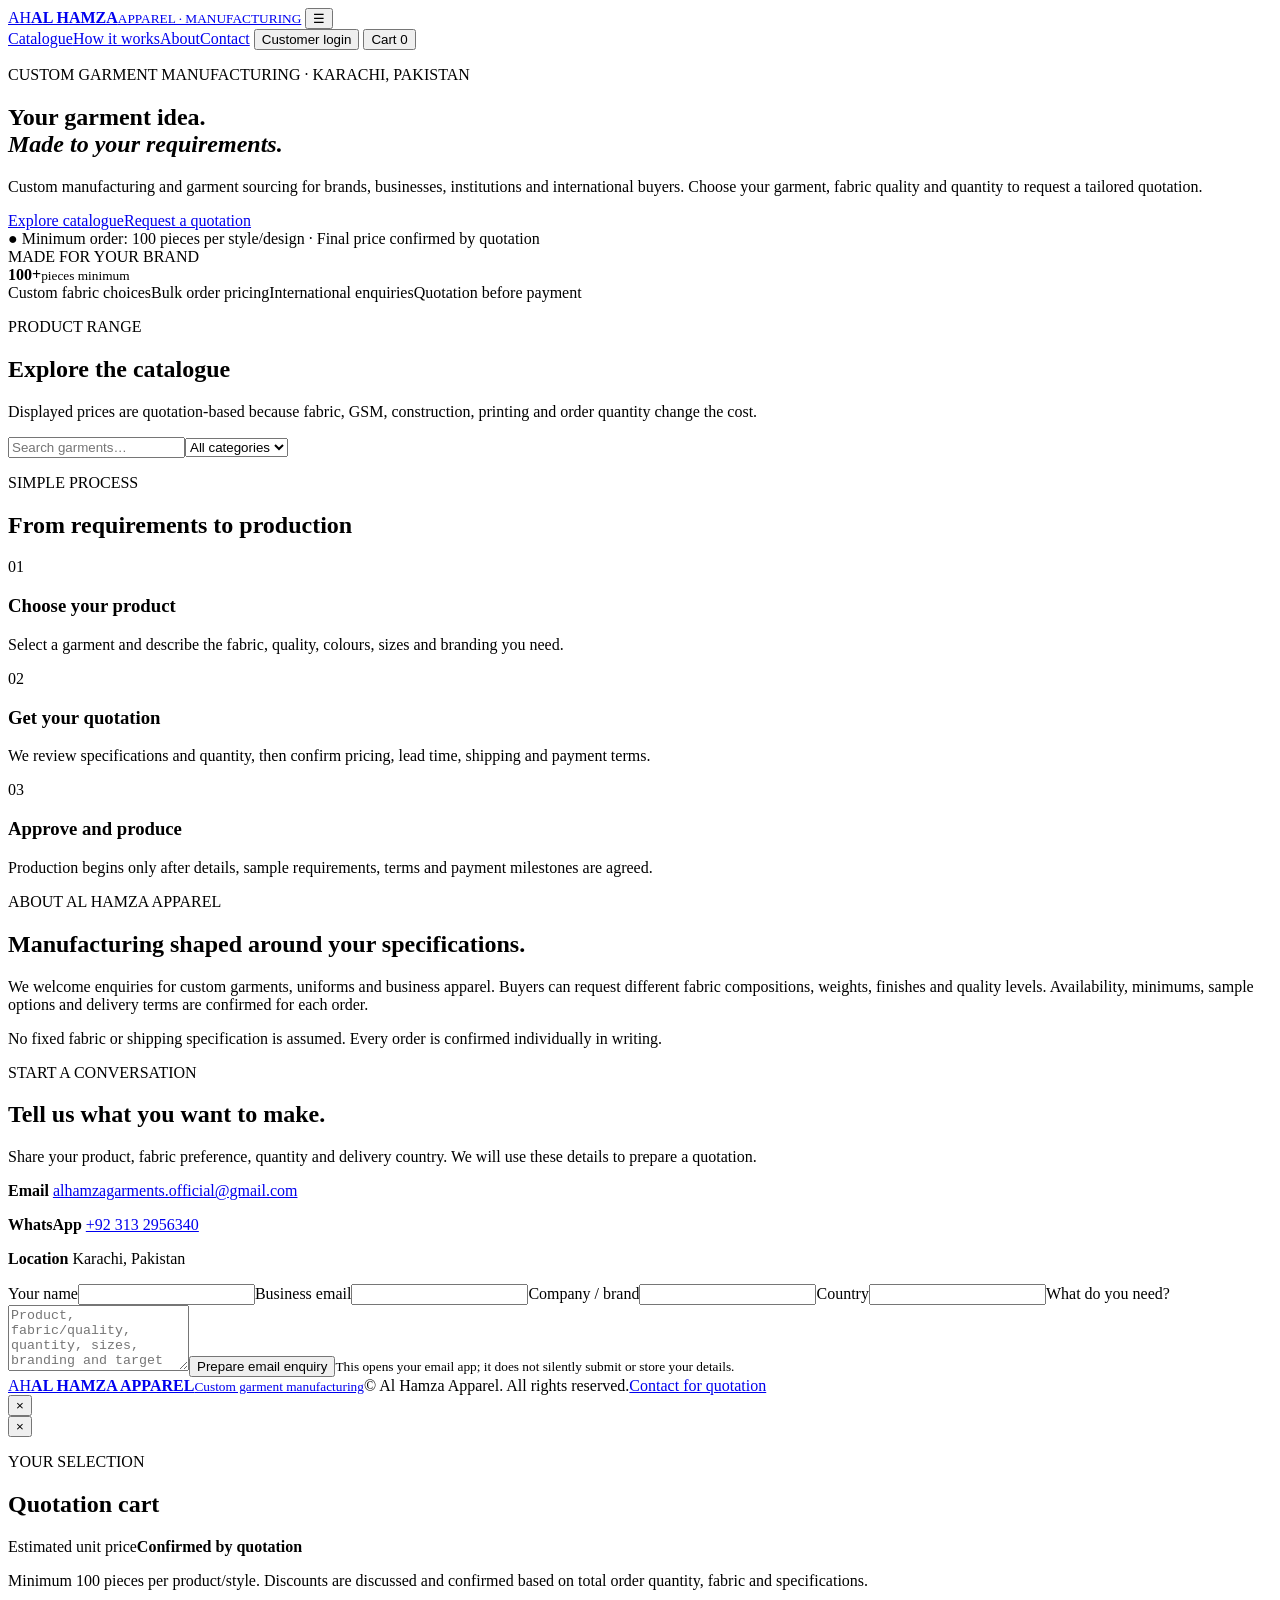
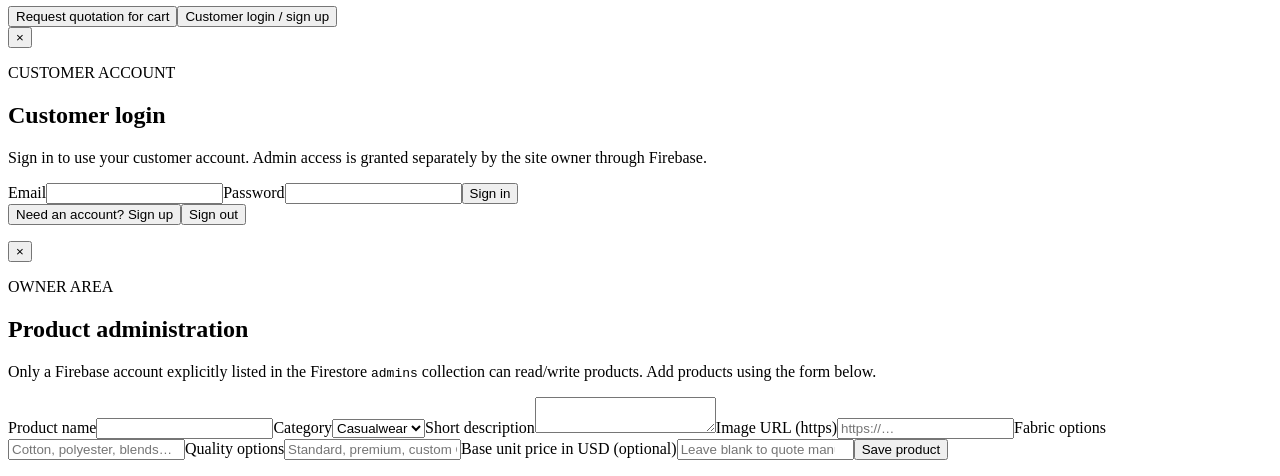
==== index.html @ dd0686b5 "Add files via upload" ====
<!doctype html>
<html lang="en">
<head>
  <meta charset="utf-8">
  <meta name="viewport" content="width=device-width, initial-scale=1">
  <meta name="description" content="Al Hamza Apparel — custom garment manufacturing and sourcing for international buyers.">
  <title>Al Hamza Apparel | Custom Garment Manufacturing</title>
  <link rel="stylesheet" href="styles.css">
</head>
<body>
<header class="site-header">
  <a class="brand" href="#"><span class="brand-mark">AH</span><span><b>AL HAMZA</b><small>APPAREL · MANUFACTURING</small></span></a>
  <button id="menuBtn" class="menu-btn" aria-label="Open menu">☰</button>
  <nav id="nav">
    <a href="#catalogue">Catalogue</a><a href="#how">How it works</a><a href="#about">About</a><a href="#contact">Contact</a>
    <button class="outline-btn" id="loginOpen">Customer login</button>
    <button class="solid-btn" id="cartOpen">Cart <span id="cartCount">0</span></button>
  </nav>
</header>
<main>
<section class="hero">
  <div class="hero-copy">
    <p class="eyebrow">CUSTOM GARMENT MANUFACTURING · KARACHI, PAKISTAN</p>
    <h1>Your garment idea.<br><em>Made to your requirements.</em></h1>
    <p>Custom manufacturing and garment sourcing for brands, businesses, institutions and international buyers. Choose your garment, fabric quality and quantity to request a tailored quotation.</p>
    <div class="hero-actions"><a class="solid-btn" href="#catalogue">Explore catalogue</a><a class="outline-btn" href="#contact">Request a quotation</a></div>
    <div class="hero-note"><span>●</span> Minimum order: 100 pieces per style/design · Final price confirmed by quotation</div>
  </div>
  <div class="hero-art">
    <div class="art-card art-main"><div class="fabric-fold"></div><span>MADE FOR YOUR BRAND</span></div>
    <div class="art-card art-small"><b>100+</b><small>pieces minimum</small></div>
  </div>
</section>
<section class="trust-strip"><span>Custom fabric choices</span><span>Bulk order pricing</span><span>International enquiries</span><span>Quotation before payment</span></section>
<section class="section" id="catalogue">
  <div class="section-heading"><div><p class="eyebrow">PRODUCT RANGE</p><h2>Explore the catalogue</h2><p class="muted">Displayed prices are quotation-based because fabric, GSM, construction, printing and order quantity change the cost.</p></div>
    <div class="search-wrap"><input id="search" placeholder="Search garments…" aria-label="Search products"><select id="categoryFilter" aria-label="Filter category"><option value="all">All categories</option><option>Casualwear</option><option>Workwear</option><option>Uniforms</option><option>Custom</option></select></div>
  </div>
  <div id="productGrid" class="product-grid"></div>
</section>
<section class="section process" id="how"><p class="eyebrow">SIMPLE PROCESS</p><h2>From requirements to production</h2><div class="steps">
  <article><span>01</span><h3>Choose your product</h3><p>Select a garment and describe the fabric, quality, colours, sizes and branding you need.</p></article>
  <article><span>02</span><h3>Get your quotation</h3><p>We review specifications and quantity, then confirm pricing, lead time, shipping and payment terms.</p></article>
  <article><span>03</span><h3>Approve and produce</h3><p>Production begins only after details, sample requirements, terms and payment milestones are agreed.</p></article>
</div></section>
<section class="section split" id="about"><div><p class="eyebrow">ABOUT AL HAMZA APPAREL</p><h2>Manufacturing shaped around your specifications.</h2></div><div><p>We welcome enquiries for custom garments, uniforms and business apparel. Buyers can request different fabric compositions, weights, finishes and quality levels. Availability, minimums, sample options and delivery terms are confirmed for each order.</p><p class="muted">No fixed fabric or shipping specification is assumed. Every order is confirmed individually in writing.</p></div></section>
<section class="section contact-section" id="contact"><div><p class="eyebrow">START A CONVERSATION</p><h2>Tell us what you want to make.</h2><p>Share your product, fabric preference, quantity and delivery country. We will use these details to prepare a quotation.</p><div class="contact-lines"><p><b>Email</b> <a href="mailto:alhamzagarments.official@gmail.com">alhamzagarments.official@gmail.com</a></p><p><b>WhatsApp</b> <a href="https://wa.me/923132956340" target="_blank" rel="noopener">+92 313 2956340</a></p><p><b>Location</b> Karachi, Pakistan</p></div></div>
<form id="contactForm" class="contact-form"><label>Your name<input name="name" required></label><label>Business email<input type="email" name="email" required></label><label>Company / brand<input name="company"></label><label>Country<input name="country" required></label><label>What do you need?<textarea name="message" rows="4" required placeholder="Product, fabric/quality, quantity, sizes, branding and target delivery date"></textarea></label><button class="solid-btn" type="submit">Prepare email enquiry</button><small>This opens your email app; it does not silently submit or store your details.</small></form></section>
</main>
<footer><a class="brand footer-brand" href="#"><span class="brand-mark">AH</span><span><b>AL HAMZA APPAREL</b><small>Custom garment manufacturing</small></span></a><span>© <span id="year"></span> Al Hamza Apparel. All rights reserved.</span><a href="#contact">Contact for quotation</a></footer>

<div class="overlay" id="productModal" aria-hidden="true"><div class="modal"><button class="close" data-close="productModal" aria-label="Close">×</button><div id="productModalContent"></div></div></div>
<div class="overlay" id="cartModal" aria-hidden="true"><div class="modal"><button class="close" data-close="cartModal" aria-label="Close">×</button><p class="eyebrow">YOUR SELECTION</p><h2>Quotation cart</h2><div id="cartItems"></div><div class="cart-total"><span>Estimated unit price</span><b>Confirmed by quotation</b></div><p class="muted">Minimum 100 pieces per product/style. Discounts are discussed and confirmed based on total order quantity, fabric and specifications.</p><button id="quoteCart" class="solid-btn full">Request quotation for cart</button><button id="checkoutLogin" class="outline-btn full">Customer login / sign up</button></div></div>
<div class="overlay" id="loginModal" aria-hidden="true"><div class="modal auth-modal"><button class="close" data-close="loginModal" aria-label="Close">×</button><p class="eyebrow">CUSTOMER ACCOUNT</p><h2 id="authTitle">Customer login</h2><p class="muted">Sign in to use your customer account. Admin access is granted separately by the site owner through Firebase.</p><form id="authForm"><label>Email<input type="email" id="authEmail" required autocomplete="email"></label><label>Password<input type="password" id="authPassword" required minlength="6" autocomplete="current-password"></label><button class="solid-btn full" type="submit" id="authSubmit">Sign in</button></form><button id="toggleAuth" class="text-btn">Need an account? Sign up</button><button id="logoutBtn" class="text-btn hidden">Sign out</button><p id="authStatus" role="status" class="status"></p></div></div>
<div class="overlay" id="adminModal" aria-hidden="true"><div class="modal"><button class="close" data-close="adminModal" aria-label="Close">×</button><p class="eyebrow">OWNER AREA</p><h2>Product administration</h2><p class="muted">Only a Firebase account explicitly listed in the Firestore <code>admins</code> collection can read/write products. Add products using the form below.</p><form id="adminForm" class="admin-form"><label>Product name<input name="name" required></label><label>Category<select name="category"><option>Casualwear</option><option>Workwear</option><option>Uniforms</option><option>Custom</option></select></label><label>Short description<textarea name="description" required></textarea></label><label>Image URL (https)<input name="image" type="url" placeholder="https://…"></label><label>Fabric options<input name="fabrics" placeholder="Cotton, polyester, blends…" required></label><label>Quality options<input name="qualities" placeholder="Standard, premium, custom GSM…" required></label><label>Base unit price in USD (optional)<input name="priceUSD" type="number" min="0" step="0.01" placeholder="Leave blank to quote manually"></label><button class="solid-btn" type="submit">Save product</button></form><p id="adminStatus" role="status" class="status"></p><div id="adminProductList"></div></div></div>
<div class="toast" id="toast" role="status"></div>
<script type="module" src="app.js"></script>
</body>
</html>
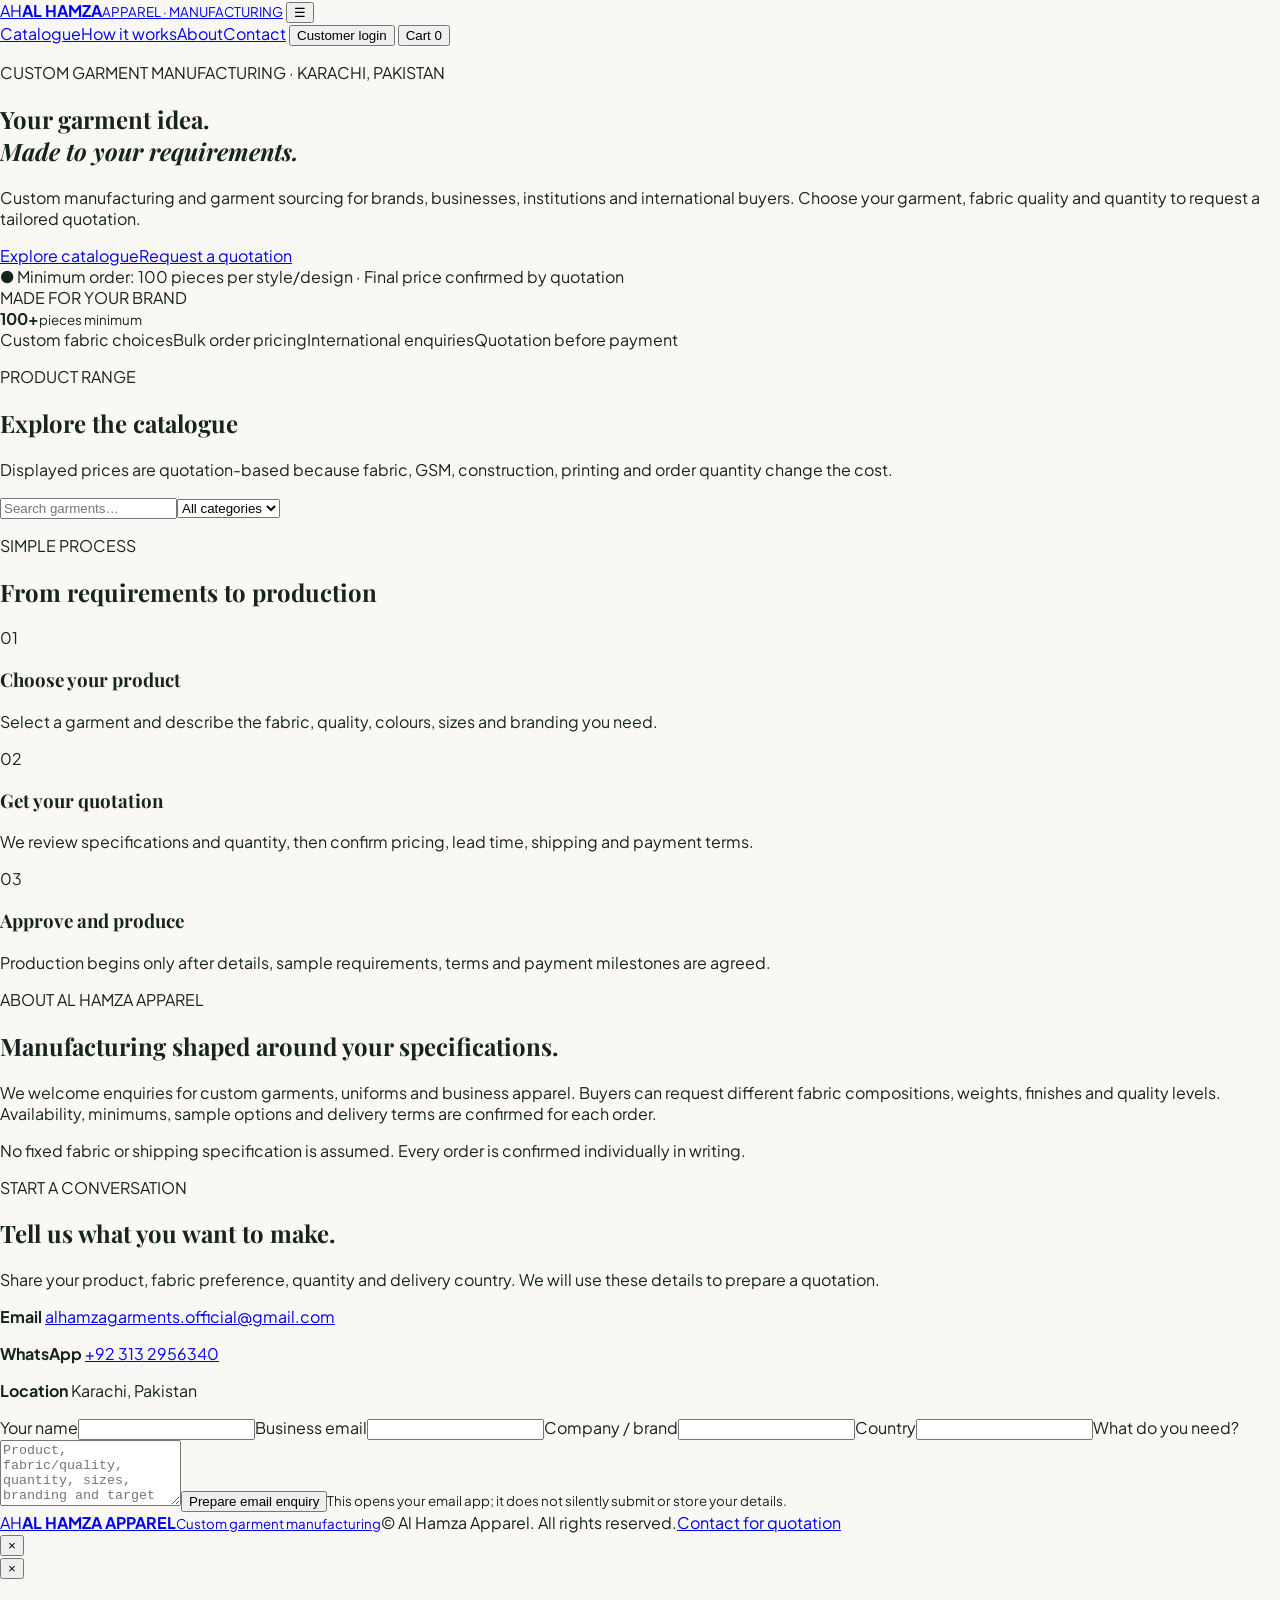
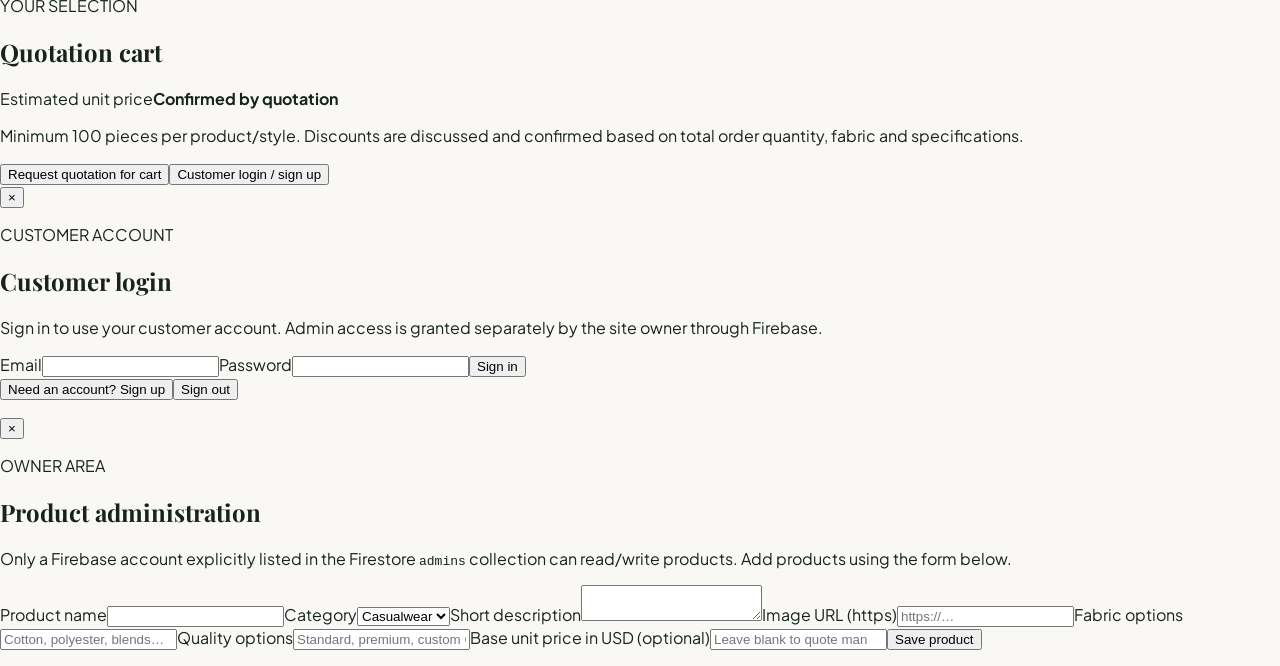
==== commit 4ac492ed: "Update stylesheet link path in index.html" ====
--- a/index.html
+++ b/index.html
@@ -5,7 +5,7 @@
   <meta name="viewport" content="width=device-width, initial-scale=1">
   <meta name="description" content="Al Hamza Apparel — custom garment manufacturing and sourcing for international buyers.">
   <title>Al Hamza Apparel | Custom Garment Manufacturing</title>
-  <link rel="stylesheet" href="styles.css">
+  <link rel="stylesheet" href="./style.css">
 </head>
 <body>
 <header class="site-header">
@@ -56,4 +56,4 @@
 <div class="toast" id="toast" role="status"></div>
 <script type="module" src="app.js"></script>
 </body>
-</html>+</html>
--- a/style.css
+++ b/style.css
@@ -0,0 +1,31 @@
+/* Al Hamza Apparel — base styles */
+@import url('https://fonts.googleapis.com/css2?family=Plus+Jakarta+Sans:wght@300;400;500;600;700;800&family=Playfair+Display:ital,wght@0,600;0,700;1,600&display=swap');
+
+:root {
+  --color-primary: #064e3b;
+  --color-text: #16231e;
+  --color-background: #faf8f4;
+  --color-selection: #f7f3e8;
+  font-family: 'Plus Jakarta Sans', sans-serif;
+  color: var(--color-text);
+  background: var(--color-background);
+}
+
+html { scroll-behavior: smooth; }
+
+body {
+  margin: 0;
+  min-height: 100vh;
+  background: var(--color-background);
+  color: var(--color-text);
+  font-family: 'Plus Jakarta Sans', sans-serif;
+  -webkit-font-smoothing: antialiased;
+}
+
+::selection { background: var(--color-primary); color: var(--color-selection); }
+
+h1, h2, h3, h4, h5, h6 { font-family: 'Playfair Display', serif; }
+
+*, *::before, *::after { box-sizing: border-box; }
+
+img, video { max-width: 100%; height: auto; }
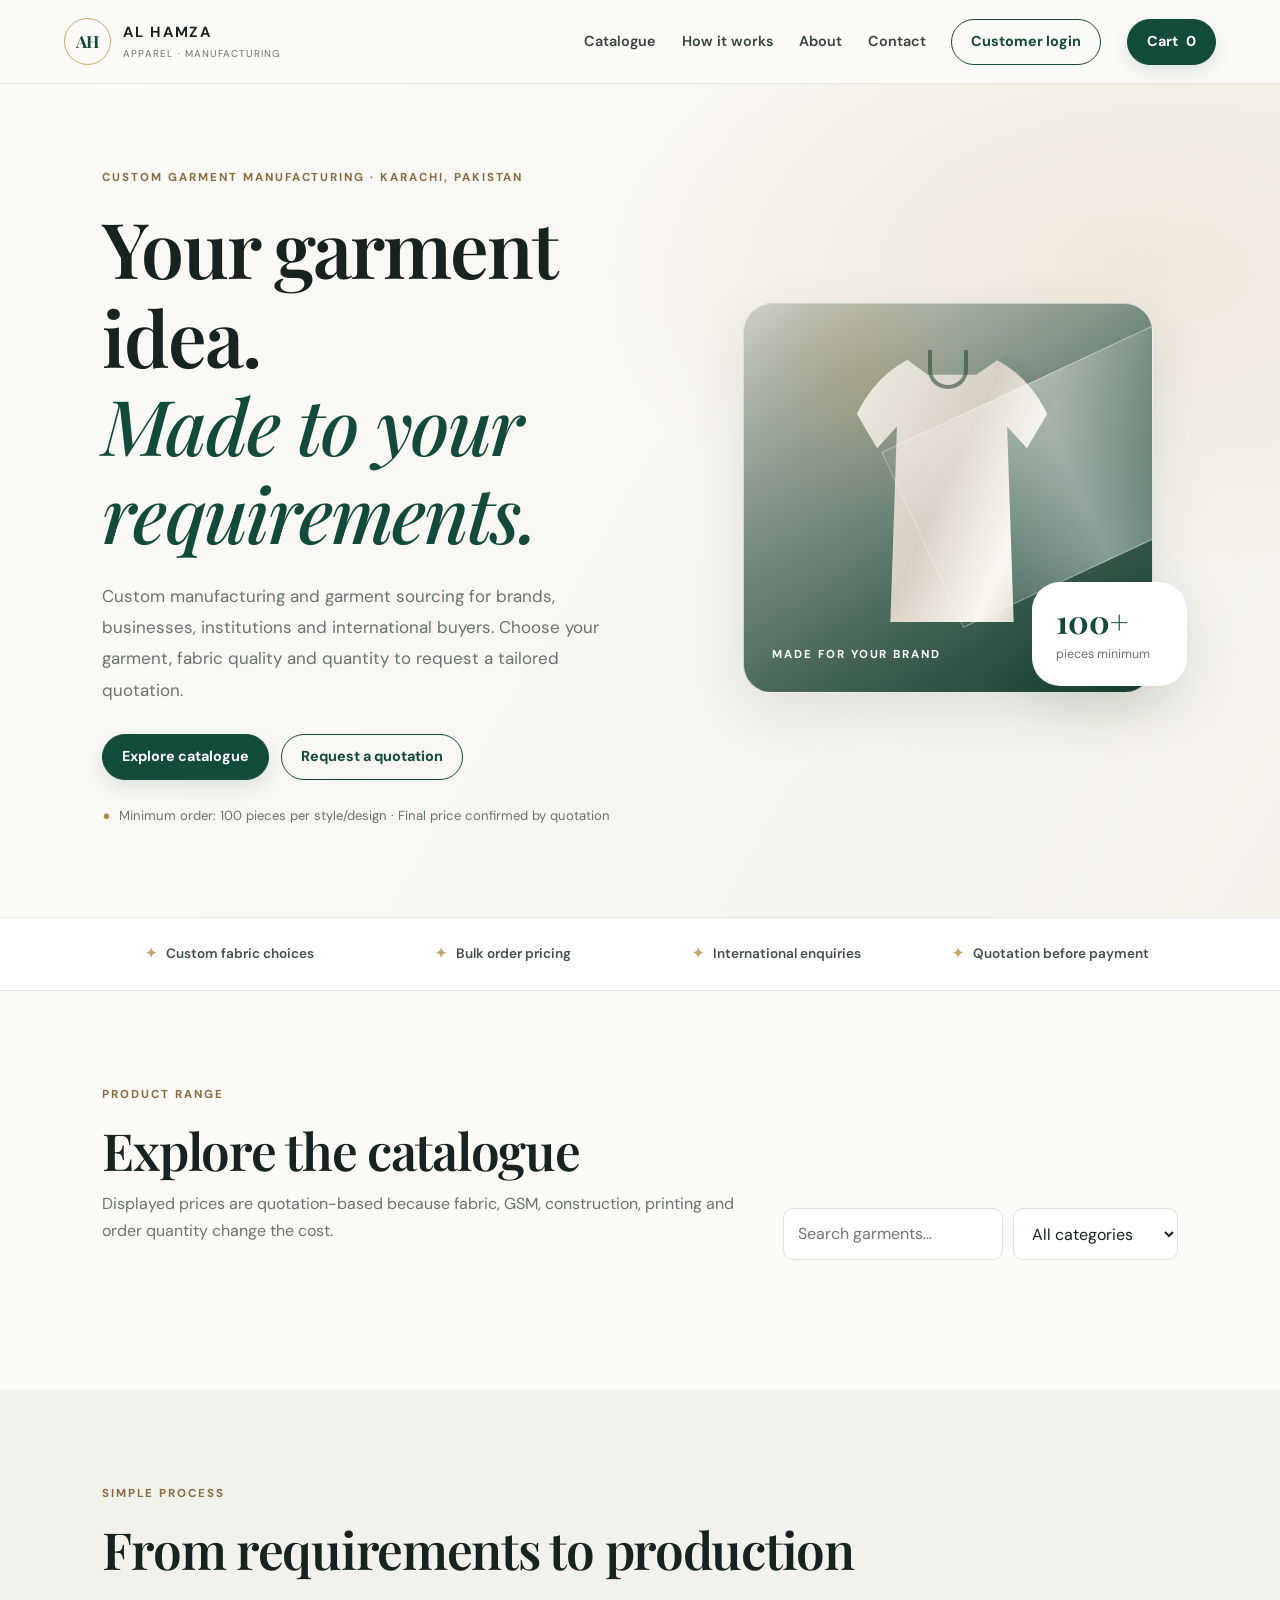
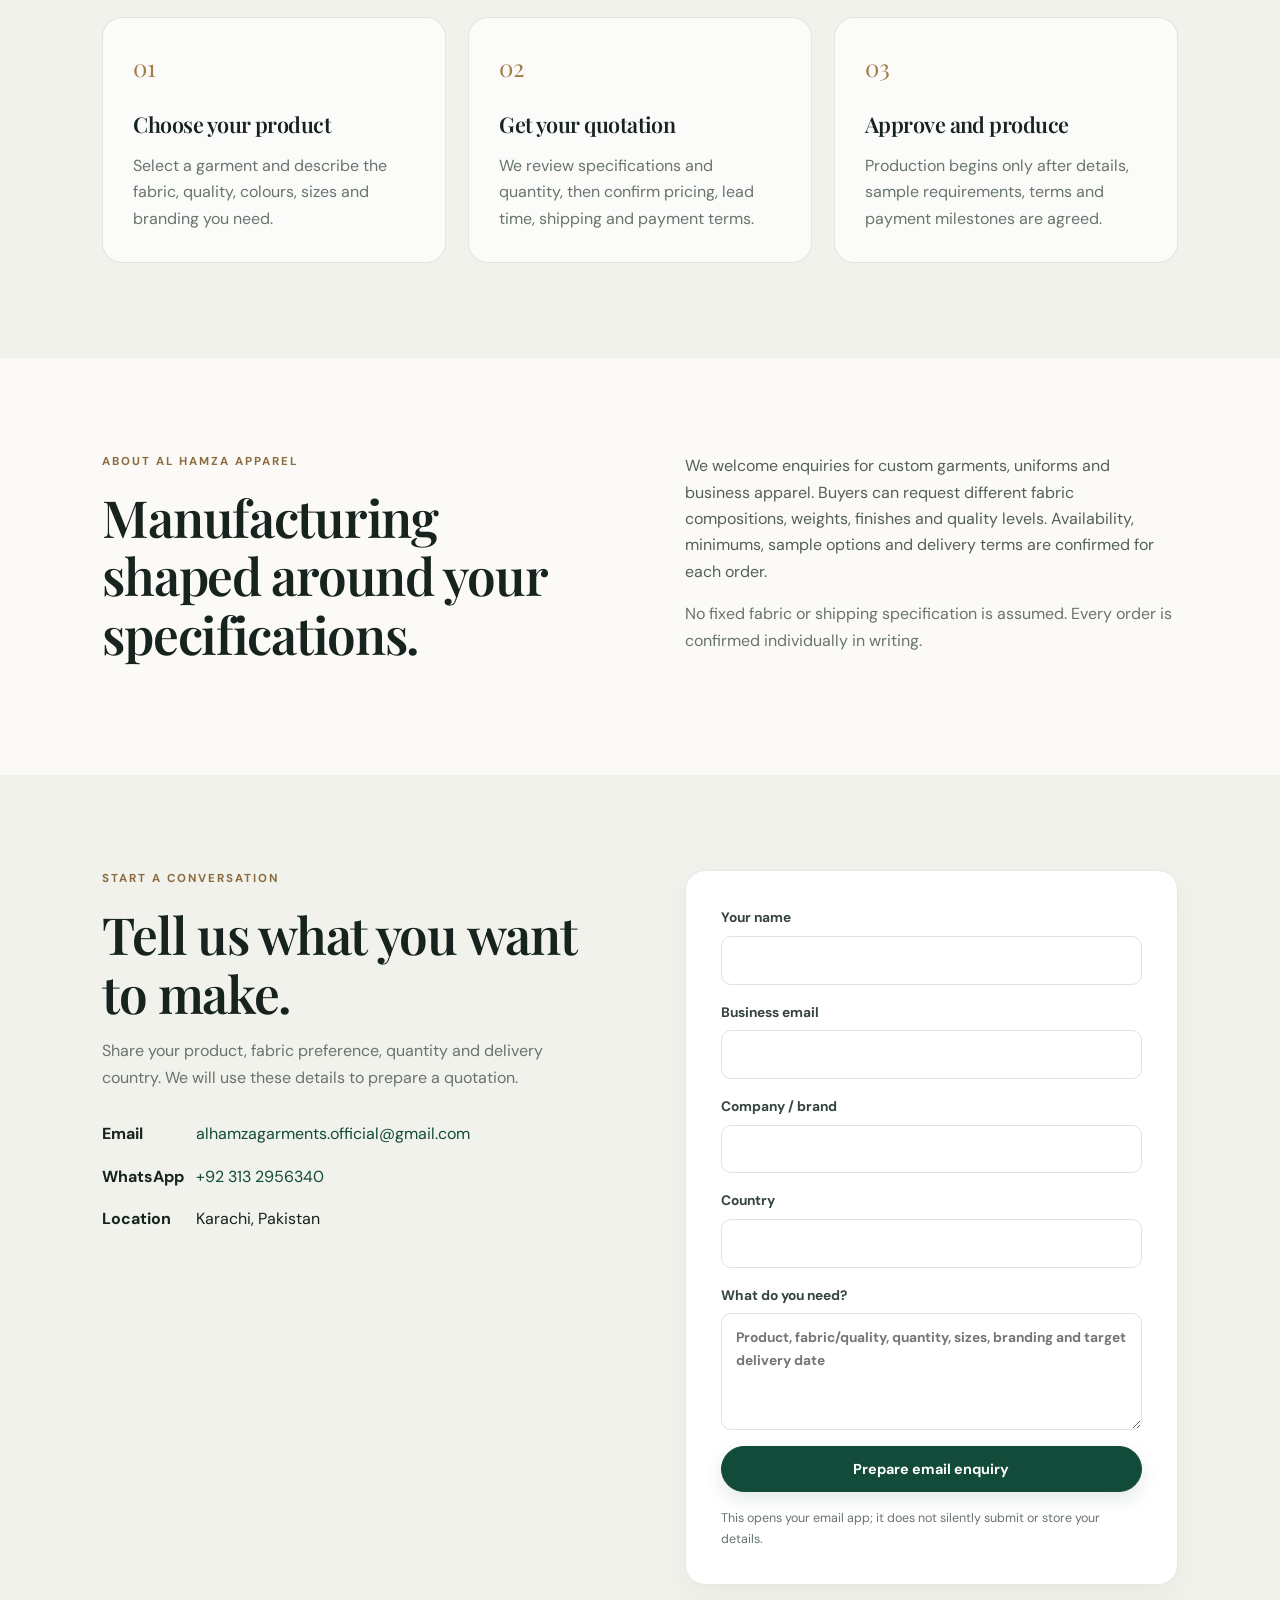
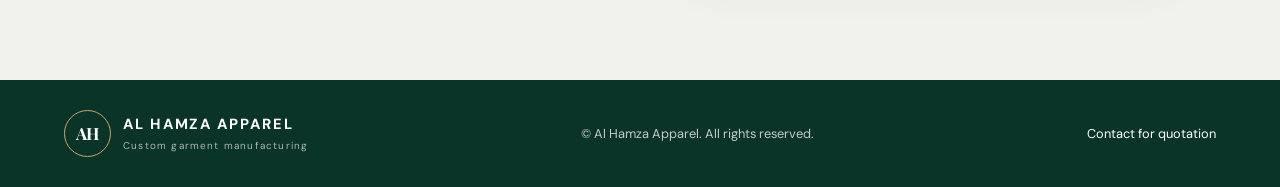
==== commit 39094dab: "Change stylesheet link from style.css to style-1.css" ====
--- a/index.html
+++ b/index.html
@@ -5,7 +5,7 @@
   <meta name="viewport" content="width=device-width, initial-scale=1">
   <meta name="description" content="Al Hamza Apparel — custom garment manufacturing and sourcing for international buyers.">
   <title>Al Hamza Apparel | Custom Garment Manufacturing</title>
-  <link rel="stylesheet" href="./style.css">
+  <link rel="stylesheet" href="./style-1.css">
 </head>
 <body>
 <header class="site-header">
--- a/style-1.css
+++ b/style-1.css
@@ -0,0 +1,749 @@
+/* =========================================================
+   AL HAMZA APPAREL — Responsive Website Styles
+   Works with the class names and IDs in your index.html
+   ========================================================= */
+
+@import url('https://fonts.googleapis.com/css2?family=DM+Sans:wght@400;500;600;700&family=Playfair+Display:wght@500;600;700&display=swap');
+
+:root {
+  --green: #124b3a;
+  --green-dark: #0b3429;
+  --green-light: #e8f0eb;
+  --gold: #c7a56a;
+  --ink: #17231e;
+  --muted: #68746d;
+  --paper: #fbfaf7;
+  --white: #ffffff;
+  --line: #e6e7e1;
+  --shadow: 0 18px 55px rgba(24, 43, 33, .10);
+  --radius: 20px;
+  --font-body: 'DM Sans', Arial, sans-serif;
+  --font-heading: 'Playfair Display', Georgia, serif;
+}
+
+*,
+*::before,
+*::after {
+  box-sizing: border-box;
+}
+
+html {
+  scroll-behavior: smooth;
+  scroll-padding-top: 95px;
+}
+
+body {
+  margin: 0;
+  min-width: 320px;
+  background: var(--paper);
+  color: var(--ink);
+  font-family: var(--font-body);
+  font-size: 16px;
+  line-height: 1.65;
+  -webkit-font-smoothing: antialiased;
+}
+
+body, button, input, select, textarea {
+  font-family: var(--font-body);
+}
+
+body.modal-open {
+  overflow: hidden;
+}
+
+::selection {
+  background: var(--green);
+  color: white;
+}
+
+img, video {
+  display: block;
+  max-width: 100%;
+  height: auto;
+}
+
+a {
+  color: var(--green);
+  text-decoration: none;
+  transition: color .2s ease, opacity .2s ease;
+}
+
+a:hover {
+  color: #9a7845;
+}
+
+button, input, select, textarea {
+  font: inherit;
+}
+
+button {
+  cursor: pointer;
+}
+
+button:focus-visible,
+a:focus-visible,
+input:focus-visible,
+select:focus-visible,
+textarea:focus-visible {
+  outline: 3px solid rgba(199, 165, 106, .65);
+  outline-offset: 3px;
+}
+
+h1, h2, h3, h4, h5, h6 {
+  margin: 0 0 16px;
+  color: var(--ink);
+  font-family: var(--font-heading);
+  font-weight: 600;
+  line-height: 1.15;
+  letter-spacing: -.025em;
+}
+
+h1 { font-size: clamp(2.8rem, 6vw, 5.3rem); }
+h2 { font-size: clamp(2rem, 4vw, 3.35rem); }
+h3 { font-size: 1.35rem; }
+
+p { margin: 0 0 16px; }
+small { font-size: .78rem; }
+.hidden { display: none !important; }
+.muted { color: var(--muted); }
+
+/* Header and brand */
+.site-header {
+  position: sticky;
+  z-index: 30;
+  top: 0;
+  display: flex;
+  align-items: center;
+  justify-content: space-between;
+  gap: 28px;
+  width: 100%;
+  min-height: 84px;
+  padding: 14px clamp(20px, 5vw, 76px);
+  border-bottom: 1px solid rgba(230, 231, 225, .9);
+  background: rgba(251, 250, 247, .94);
+  backdrop-filter: blur(14px);
+}
+
+.brand {
+  display: inline-flex;
+  flex-shrink: 0;
+  align-items: center;
+  gap: 12px;
+  color: var(--ink);
+}
+
+.brand:hover { color: var(--green); }
+
+.brand-mark {
+  display: grid;
+  width: 47px;
+  height: 47px;
+  place-items: center;
+  border: 1px solid var(--gold);
+  border-radius: 50%;
+  color: var(--green);
+  font-family: var(--font-heading);
+  font-size: 1.05rem;
+  font-weight: 700;
+  letter-spacing: -.04em;
+}
+
+.brand b,
+.brand small {
+  display: block;
+  line-height: 1.35;
+}
+
+.brand b {
+  font-size: .92rem;
+  letter-spacing: .13em;
+}
+
+.brand small {
+  margin-top: 4px;
+  color: var(--muted);
+  font-size: .62rem;
+  letter-spacing: .12em;
+}
+
+#nav {
+  display: flex;
+  align-items: center;
+  justify-content: flex-end;
+  gap: clamp(12px, 2vw, 28px);
+}
+
+#nav > a {
+  color: #35443c;
+  font-size: .9rem;
+  font-weight: 600;
+  white-space: nowrap;
+}
+
+#nav > a:hover { color: var(--gold); }
+
+.menu-btn {
+  display: none;
+  padding: 8px 12px;
+  border: 1px solid var(--line);
+  border-radius: 10px;
+  background: white;
+  color: var(--green);
+  font-size: 1.3rem;
+}
+
+.solid-btn,
+.outline-btn {
+  display: inline-flex;
+  min-height: 46px;
+  align-items: center;
+  justify-content: center;
+  gap: 8px;
+  padding: 11px 19px;
+  border: 1px solid var(--green);
+  border-radius: 999px;
+  font-size: .9rem;
+  font-weight: 700;
+  line-height: 1.2;
+  text-align: center;
+  text-decoration: none;
+  transition: transform .2s ease, background .2s ease, box-shadow .2s ease;
+}
+
+.solid-btn {
+  background: var(--green);
+  color: white;
+  box-shadow: 0 7px 18px rgba(18, 75, 58, .12);
+}
+
+.solid-btn:hover {
+  transform: translateY(-2px);
+  background: var(--green-dark);
+  color: white;
+  box-shadow: 0 11px 25px rgba(18, 75, 58, .18);
+}
+
+.outline-btn {
+  background: transparent;
+  color: var(--green);
+}
+
+.outline-btn:hover {
+  background: var(--green-light);
+  color: var(--green-dark);
+}
+
+.text-btn {
+  padding: 8px 0;
+  border: 0;
+  background: transparent;
+  color: var(--green);
+  font-weight: 700;
+}
+
+.full { width: 100%; margin-top: 10px; }
+
+/* Hero */
+.hero {
+  position: relative;
+  display: grid;
+  grid-template-columns: minmax(0, 1.08fr) minmax(300px, .92fr);
+  align-items: center;
+  gap: clamp(35px, 6vw, 90px);
+  min-height: 620px;
+  padding: 85px clamp(20px, 8vw, 125px) 90px;
+  overflow: hidden;
+  background:
+    radial-gradient(ellipse at 88% 22%, rgba(199, 165, 106, .16), transparent 34%),
+    linear-gradient(120deg, #fbfaf7 0%, #f4f2eb 100%);
+}
+
+.hero-copy { max-width: 700px; }
+
+.eyebrow {
+  margin-bottom: 16px;
+  color: #8b6b3e;
+  font-size: .72rem;
+  font-weight: 700;
+  letter-spacing: .17em;
+  line-height: 1.6;
+  text-transform: uppercase;
+}
+
+.hero h1 { margin-bottom: 24px; }
+.hero h1 em {
+  color: var(--green);
+  font-weight: 500;
+}
+.hero-copy > p:not(.eyebrow) {
+  max-width: 620px;
+  color: var(--muted);
+  font-size: 1.06rem;
+  line-height: 1.85;
+}
+
+.hero-actions {
+  display: flex;
+  flex-wrap: wrap;
+  gap: 12px;
+  margin: 28px 0 25px;
+}
+
+.hero-note {
+  display: flex;
+  align-items: flex-start;
+  gap: 9px;
+  color: var(--muted);
+  font-size: .82rem;
+}
+
+.hero-note span { color: #b28c4c; }
+
+.hero-art {
+  position: relative;
+  display: grid;
+  min-height: 400px;
+  place-items: center;
+}
+
+.art-card {
+  position: relative;
+  overflow: hidden;
+  border: 1px solid rgba(255,255,255,.75);
+  border-radius: 28px;
+  box-shadow: var(--shadow);
+}
+
+.art-main {
+  display: flex;
+  width: min(100%, 410px);
+  height: 390px;
+  align-items: flex-end;
+  padding: 28px;
+  background:
+    linear-gradient(160deg, rgba(14, 57, 43, .10), rgba(14, 57, 43, .78)),
+    radial-gradient(ellipse at 30% 20%, #d8c7a9 0%, transparent 30%),
+    linear-gradient(135deg, #e5e1d6 0%, #b3bcae 45%, #315b48 100%);
+}
+
+.art-main::before {
+  position: absolute;
+  top: 12%;
+  left: 24%;
+  width: 54%;
+  height: 70%;
+  border-radius: 48% 48% 18% 18%;
+  background: linear-gradient(115deg, #f3f0e8, #d7d0c2 48%, #f9f6ee 75%, #c4bdaf);
+  box-shadow: 22px 24px 40px rgba(12, 35, 26, .20);
+  content: "";
+  clip-path: polygon(24% 0, 39% 9%, 61% 9%, 77% 0, 100% 14%, 84% 36%, 75% 28%, 78% 100%, 22% 100%, 25% 28%, 16% 36%, 0 14%);
+}
+
+.art-main::after {
+  position: absolute;
+  top: 12%;
+  left: 45%;
+  width: 10%;
+  height: 10%;
+  border: 4px solid rgba(30, 66, 49, .55);
+  border-top: 0;
+  border-radius: 0 0 50% 50%;
+  content: "";
+}
+
+.art-main > span {
+  position: relative;
+  z-index: 1;
+  color: white;
+  font-size: .72rem;
+  font-weight: 700;
+  letter-spacing: .17em;
+}
+
+.fabric-fold {
+  position: absolute;
+  top: 18%;
+  right: -20%;
+  width: 80%;
+  height: 50%;
+  transform: rotate(-25deg);
+  border: 1px solid rgba(255,255,255,.35);
+  background: linear-gradient(90deg, rgba(255,255,255,.05), rgba(255,255,255,.42), rgba(255,255,255,.02));
+}
+
+.art-small {
+  position: absolute;
+  right: -2%;
+  bottom: 3%;
+  display: flex;
+  flex-direction: column;
+  min-width: 155px;
+  padding: 20px 23px;
+  background: white;
+}
+
+.art-small b {
+  color: var(--green);
+  font-family: var(--font-heading);
+  font-size: 2rem;
+  line-height: 1.1;
+}
+
+.art-small small { margin-top: 6px; color: var(--muted); }
+
+/* Trust strip */
+.trust-strip {
+  display: grid;
+  grid-template-columns: repeat(4, 1fr);
+  gap: 20px;
+  padding: 25px clamp(20px, 8vw, 125px);
+  border-top: 1px solid var(--line);
+  border-bottom: 1px solid var(--line);
+  background: white;
+}
+
+.trust-strip span {
+  position: relative;
+  color: #425249;
+  font-size: .85rem;
+  font-weight: 600;
+  text-align: center;
+}
+
+.trust-strip span::before {
+  margin-right: 9px;
+  color: var(--gold);
+  content: "✦";
+}
+
+/* Main sections */
+.section {
+  padding: 95px clamp(20px, 8vw, 125px);
+}
+
+.section-heading {
+  display: flex;
+  align-items: flex-end;
+  justify-content: space-between;
+  gap: 30px;
+  margin-bottom: 35px;
+}
+
+.section-heading h2 { margin-bottom: 12px; }
+.section-heading .muted { max-width: 670px; }
+
+.search-wrap {
+  display: flex;
+  flex-shrink: 0;
+  gap: 10px;
+}
+
+input, select, textarea {
+  width: 100%;
+  min-width: 0;
+  padding: 12px 14px;
+  border: 1px solid #dfe3dc;
+  border-radius: 10px;
+  background: white;
+  color: var(--ink);
+  outline: none;
+}
+
+input:focus, select:focus, textarea:focus {
+  border-color: var(--green);
+  box-shadow: 0 0 0 3px rgba(18, 75, 58, .08);
+}
+
+.search-wrap input { width: 220px; }
+.search-wrap select { width: 165px; }
+
+.product-grid {
+  display: grid;
+  grid-template-columns: repeat(3, minmax(0, 1fr));
+  gap: 25px;
+}
+
+.product-card {
+  overflow: hidden;
+  border: 1px solid var(--line);
+  border-radius: var(--radius);
+  background: white;
+  box-shadow: 0 5px 20px rgba(25, 42, 32, .035);
+  transition: transform .25s ease, box-shadow .25s ease;
+}
+
+.product-card:hover {
+  transform: translateY(-5px);
+  box-shadow: var(--shadow);
+}
+
+.product-card img,
+.product-image,
+.product-card .product-visual {
+  display: block;
+  width: 100%;
+  height: 260px;
+  object-fit: cover;
+  background: linear-gradient(135deg, #e8e9e1, #d4ded4);
+}
+
+.product-card-body { padding: 22px; }
+.product-card h3 { margin-bottom: 8px; }
+.product-card p { color: var(--muted); font-size: .91rem; }
+.product-card .solid-btn,
+.product-card .outline-btn { margin: 5px 6px 0 0; }
+
+.product-card .category,
+.product-category {
+  display: inline-block;
+  margin-bottom: 12px;
+  color: #8b6b3e;
+  font-size: .7rem;
+  font-weight: 700;
+  letter-spacing: .1em;
+  text-transform: uppercase;
+}
+
+.price, .product-price { color: var(--green); font-weight: 700; }
+
+/* Process */
+.process { background: #f0f2eb; }
+.process > h2 { margin-bottom: 38px; }
+.steps {
+  display: grid;
+  grid-template-columns: repeat(3, minmax(0, 1fr));
+  gap: 22px;
+}
+
+.steps article {
+  padding: 30px;
+  border: 1px solid rgba(18, 75, 58, .12);
+  border-radius: var(--radius);
+  background: rgba(255,255,255,.74);
+}
+
+.steps article > span {
+  display: inline-block;
+  margin-bottom: 25px;
+  color: #a17d47;
+  font-family: var(--font-heading);
+  font-size: 1.5rem;
+}
+
+.steps article p { margin-bottom: 0; color: var(--muted); }
+
+/* About */
+.split {
+  display: grid;
+  grid-template-columns: 1fr 1fr;
+  gap: clamp(30px, 7vw, 100px);
+  align-items: start;
+}
+
+.split > div:nth-child(2) { color: #536057; }
+.split h2 { max-width: 570px; }
+
+/* Contact and forms */
+.contact-section {
+  display: grid;
+  grid-template-columns: 1fr 1fr;
+  gap: clamp(35px, 7vw, 100px);
+  background: #f0f2eb;
+}
+
+.contact-section > div > p:not(.eyebrow) { color: var(--muted); }
+.contact-lines { margin-top: 30px; }
+.contact-lines p { overflow-wrap: anywhere; }
+.contact-lines b { display: inline-block; min-width: 90px; color: var(--ink); }
+
+.contact-form,
+#authForm,
+.admin-form {
+  display: grid;
+  gap: 16px;
+  padding: clamp(22px, 3vw, 35px);
+  border: 1px solid var(--line);
+  border-radius: var(--radius);
+  background: white;
+  box-shadow: 0 10px 35px rgba(25, 42, 32, .045);
+}
+
+.contact-form label,
+#authForm label,
+.admin-form label {
+  display: grid;
+  gap: 7px;
+  color: #35443c;
+  font-size: .86rem;
+  font-weight: 700;
+}
+
+textarea { resize: vertical; }
+.contact-form small { color: var(--muted); }
+
+/* Footer */
+footer {
+  display: flex;
+  align-items: center;
+  justify-content: space-between;
+  gap: 22px;
+  padding: 30px clamp(20px, 5vw, 76px);
+  background: var(--green-dark);
+  color: rgba(255,255,255,.75);
+  font-size: .8rem;
+}
+
+footer .brand { color: white; }
+footer .brand-mark { border-color: var(--gold); color: white; }
+footer .brand small { color: rgba(255,255,255,.65); }
+footer > a:last-child { color: white; }
+footer > a:last-child:hover { color: var(--gold); }
+
+/* Modals, overlays, cart and admin */
+.overlay {
+  position: fixed;
+  z-index: 100;
+  inset: 0;
+  display: none;
+  align-items: center;
+  justify-content: center;
+  padding: 22px;
+  overflow-y: auto;
+  background: rgba(9, 25, 18, .62);
+  backdrop-filter: blur(5px);
+}
+
+.overlay.active,
+.overlay[aria-hidden="false"] { display: flex; }
+
+.modal {
+  position: relative;
+  width: min(100%, 680px);
+  max-height: min(88vh, 900px);
+  padding: clamp(25px, 4vw, 42px);
+  overflow-y: auto;
+  border-radius: 22px;
+  background: var(--paper);
+  box-shadow: 0 25px 90px rgba(0,0,0,.22);
+}
+
+.auth-modal { width: min(100%, 470px); }
+.modal h2 { font-size: clamp(1.8rem, 4vw, 2.6rem); }
+
+.close {
+  position: absolute;
+  top: 13px;
+  right: 17px;
+  display: grid;
+  width: 40px;
+  height: 40px;
+  place-items: center;
+  border: 0;
+  border-radius: 50%;
+  background: #edf0e9;
+  color: var(--green);
+  font-size: 1.7rem;
+}
+
+.close:hover { background: var(--green); color: white; }
+.cart-total {
+  display: flex;
+  justify-content: space-between;
+  gap: 15px;
+  padding: 18px 0;
+  border-top: 1px solid var(--line);
+  border-bottom: 1px solid var(--line);
+}
+.cart-total span { color: var(--muted); }
+.cart-total b { color: var(--green); text-align: right; }
+.status { margin-top: 12px; color: var(--green); }
+.toast {
+  position: fixed;
+  z-index: 150;
+  right: 20px;
+  bottom: 20px;
+  max-width: min(90vw, 380px);
+  padding: 14px 20px;
+  transform: translateY(20px);
+  border-radius: 12px;
+  background: var(--green-dark);
+  color: white;
+  opacity: 0;
+  pointer-events: none;
+  transition: .25s ease;
+  box-shadow: var(--shadow);
+}
+.toast.show { transform: translateY(0); opacity: 1; }
+
+/* Responsive layout */
+@media (max-width: 1050px) {
+  .site-header { padding-inline: 24px; }
+  #nav { gap: 12px; }
+  #nav > a { font-size: .82rem; }
+  #nav .solid-btn, #nav .outline-btn { padding-inline: 13px; font-size: .82rem; }
+  .hero { padding-inline: 6vw; gap: 35px; }
+  .section { padding-inline: 6vw; }
+  .trust-strip { padding-inline: 5vw; }
+  .product-grid { grid-template-columns: repeat(2, minmax(0, 1fr)); }
+  .section-heading { align-items: flex-start; flex-direction: column; }
+}
+
+@media (max-width: 760px) {
+  html { scroll-padding-top: 75px; }
+  .site-header { min-height: 72px; padding: 12px 18px; }
+  .brand-mark { width: 41px; height: 41px; }
+  .brand b { font-size: .8rem; }
+  .brand small { font-size: .55rem; }
+  .menu-btn { display: inline-flex; align-items: center; justify-content: center; }
+  #nav {
+    position: absolute;
+    top: calc(100% + 1px);
+    left: 0;
+    right: 0;
+    display: none;
+    align-items: stretch;
+    flex-direction: column;
+    gap: 0;
+    padding: 12px 18px 20px;
+    border-bottom: 1px solid var(--line);
+    background: var(--paper);
+    box-shadow: 0 18px 24px rgba(20, 40, 30, .08);
+  }
+  #nav.open,
+  #nav.active { display: flex; }
+  #nav > a { padding: 11px 3px; font-size: .95rem; }
+  #nav > button { width: 100%; margin-top: 8px; }
+  .hero {
+    grid-template-columns: 1fr;
+    gap: 15px;
+    min-height: auto;
+    padding: 65px 22px 55px;
+  }
+  .hero h1 { font-size: clamp(2.65rem, 12vw, 4rem); }
+  .hero-copy > p:not(.eyebrow) { font-size: 1rem; }
+  .hero-art { min-height: 330px; margin-top: 10px; }
+  .art-main { height: 315px; width: min(88%, 370px); }
+  .art-small { right: 0; bottom: 0; min-width: 135px; padding: 15px 18px; }
+  .trust-strip { grid-template-columns: repeat(2, minmax(0, 1fr)); gap: 15px 8px; padding: 22px 18px; }
+  .trust-strip span { font-size: .77rem; }
+  .section { padding: 65px 22px; }
+  .section-heading { gap: 20px; }
+  .search-wrap { width: 100%; flex-direction: column; }
+  .search-wrap input, .search-wrap select { width: 100%; }
+  .product-grid { grid-template-columns: 1fr; gap: 18px; }
+  .product-card img, .product-image, .product-card .product-visual { height: 235px; }
+  .steps { grid-template-columns: 1fr; gap: 15px; }
+  .steps article { padding: 25px; }
+  .split, .contact-section { grid-template-columns: 1fr; gap: 25px; }
+  footer { align-items: flex-start; flex-direction: column; padding: 28px 22px; }
+  .modal { padding: 28px 20px; }
+}
+
+@media (prefers-reduced-motion: reduce) {
+  *, *::before, *::after {
+    scroll-behavior: auto !important;
+    transition-duration: .01ms !important;
+    animation-duration: .01ms !important;
+    animation-iteration-count: 1 !important;
+  }
+}
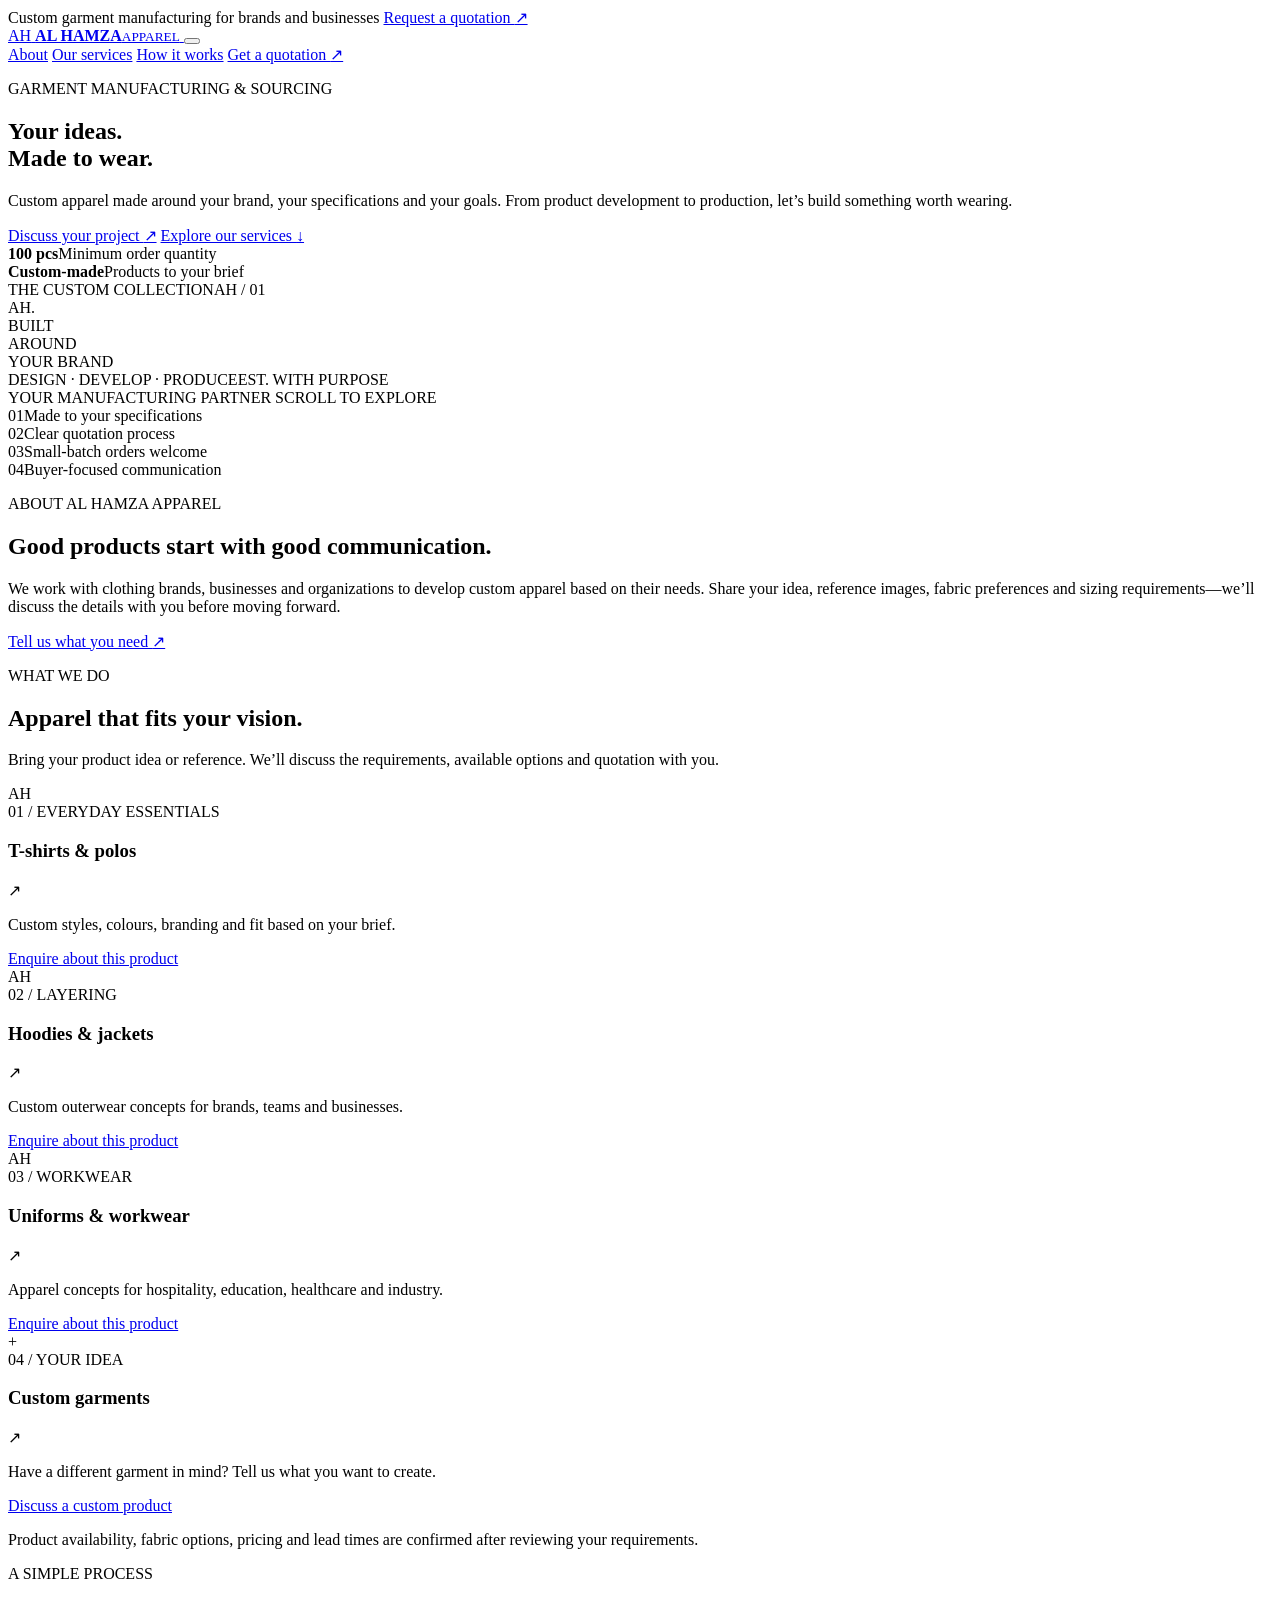
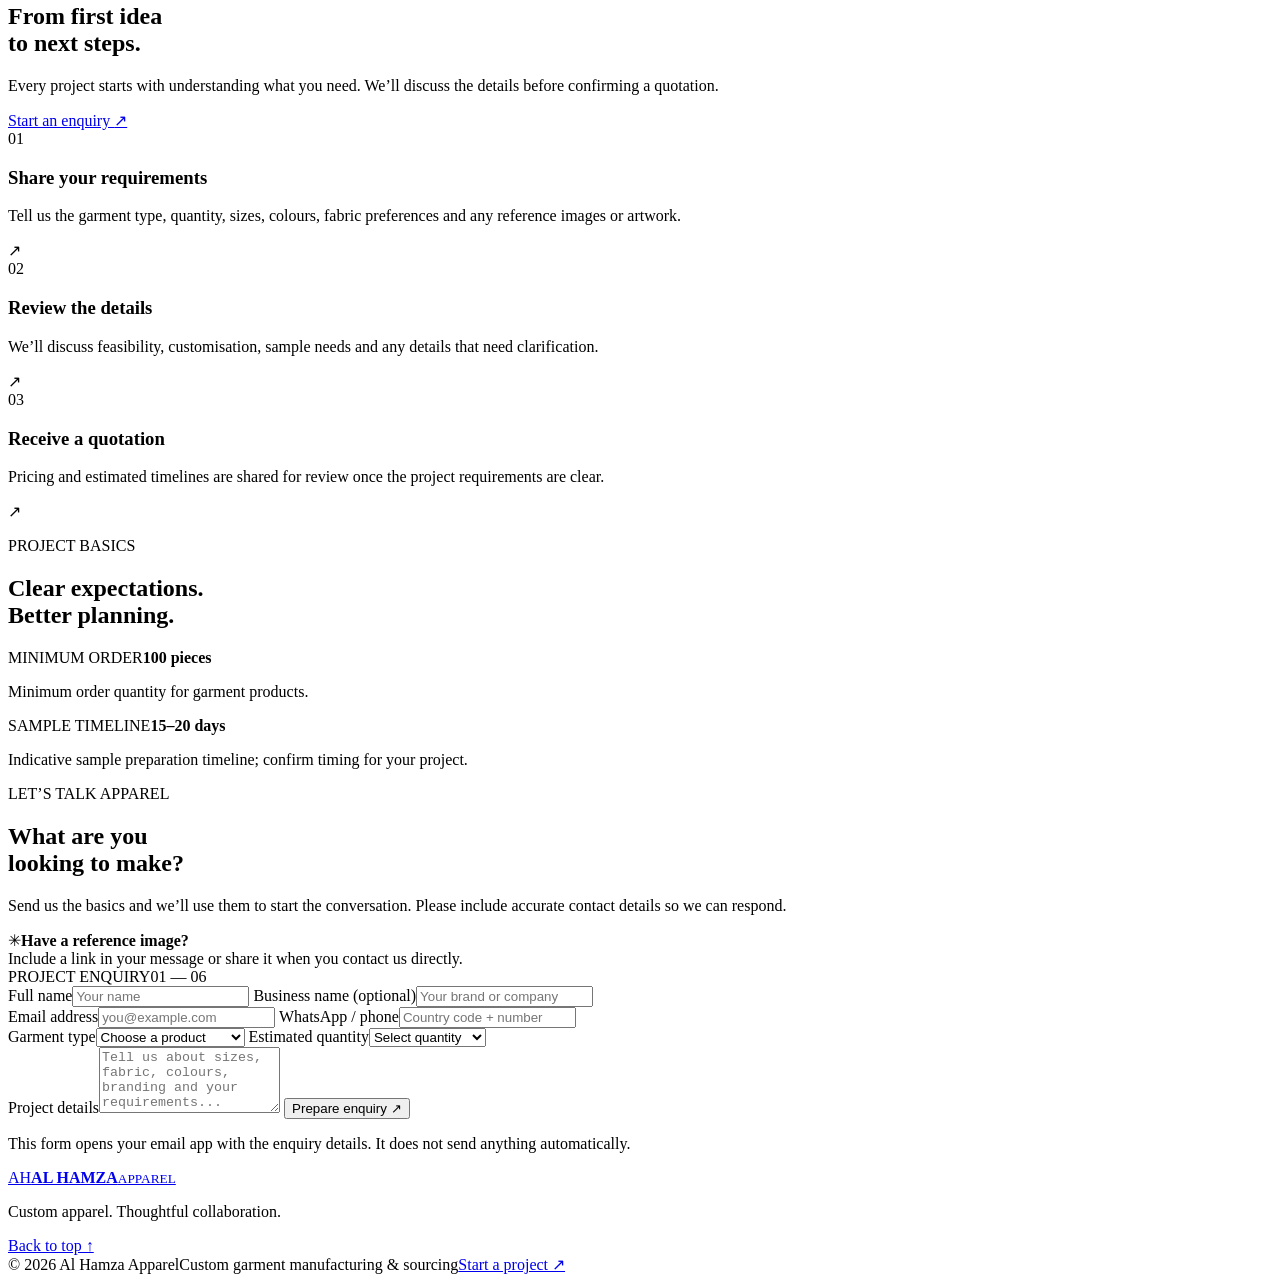
==== commit 803db9e4: "Add files via upload" ====
--- a/index.html
+++ b/index.html
@@ -3,57 +3,179 @@
 <head>
   <meta charset="utf-8">
   <meta name="viewport" content="width=device-width, initial-scale=1">
-  <meta name="description" content="Al Hamza Apparel — custom garment manufacturing and sourcing for international buyers.">
+  <meta name="description" content="Al Hamza Apparel provides custom garment manufacturing and sourcing for clothing brands, businesses and wholesale buyers.">
+  <meta name="theme-color" content="#12251f">
   <title>Al Hamza Apparel | Custom Garment Manufacturing</title>
-  <link rel="stylesheet" href="./style-1.css">
+  <link rel="preconnect" href="https://fonts.googleapis.com">
+  <link rel="preconnect" href="https://fonts.gstatic.com" crossorigin>
+  <link href="https://fonts.googleapis.com/css2?family=DM+Sans:wght@400;500;600;700&family=Manrope:wght@400;500;600;700;800&display=swap" rel="stylesheet">
+  <link rel="stylesheet" href="./style.css">
+  <script src="./app.js" defer></script>
 </head>
 <body>
-<header class="site-header">
-  <a class="brand" href="#"><span class="brand-mark">AH</span><span><b>AL HAMZA</b><small>APPAREL · MANUFACTURING</small></span></a>
-  <button id="menuBtn" class="menu-btn" aria-label="Open menu">☰</button>
-  <nav id="nav">
-    <a href="#catalogue">Catalogue</a><a href="#how">How it works</a><a href="#about">About</a><a href="#contact">Contact</a>
-    <button class="outline-btn" id="loginOpen">Customer login</button>
-    <button class="solid-btn" id="cartOpen">Cart <span id="cartCount">0</span></button>
-  </nav>
-</header>
-<main>
-<section class="hero">
-  <div class="hero-copy">
-    <p class="eyebrow">CUSTOM GARMENT MANUFACTURING · KARACHI, PAKISTAN</p>
-    <h1>Your garment idea.<br><em>Made to your requirements.</em></h1>
-    <p>Custom manufacturing and garment sourcing for brands, businesses, institutions and international buyers. Choose your garment, fabric quality and quantity to request a tailored quotation.</p>
-    <div class="hero-actions"><a class="solid-btn" href="#catalogue">Explore catalogue</a><a class="outline-btn" href="#contact">Request a quotation</a></div>
-    <div class="hero-note"><span>●</span> Minimum order: 100 pieces per style/design · Final price confirmed by quotation</div>
+  <div class="announcement">
+    <div class="container announcement-inner">
+      <span>Custom garment manufacturing for brands and businesses</span>
+      <a href="#contact">Request a quotation <span aria-hidden="true">↗</span></a>
+    </div>
   </div>
-  <div class="hero-art">
-    <div class="art-card art-main"><div class="fabric-fold"></div><span>MADE FOR YOUR BRAND</span></div>
-    <div class="art-card art-small"><b>100+</b><small>pieces minimum</small></div>
-  </div>
-</section>
-<section class="trust-strip"><span>Custom fabric choices</span><span>Bulk order pricing</span><span>International enquiries</span><span>Quotation before payment</span></section>
-<section class="section" id="catalogue">
-  <div class="section-heading"><div><p class="eyebrow">PRODUCT RANGE</p><h2>Explore the catalogue</h2><p class="muted">Displayed prices are quotation-based because fabric, GSM, construction, printing and order quantity change the cost.</p></div>
-    <div class="search-wrap"><input id="search" placeholder="Search garments…" aria-label="Search products"><select id="categoryFilter" aria-label="Filter category"><option value="all">All categories</option><option>Casualwear</option><option>Workwear</option><option>Uniforms</option><option>Custom</option></select></div>
-  </div>
-  <div id="productGrid" class="product-grid"></div>
-</section>
-<section class="section process" id="how"><p class="eyebrow">SIMPLE PROCESS</p><h2>From requirements to production</h2><div class="steps">
-  <article><span>01</span><h3>Choose your product</h3><p>Select a garment and describe the fabric, quality, colours, sizes and branding you need.</p></article>
-  <article><span>02</span><h3>Get your quotation</h3><p>We review specifications and quantity, then confirm pricing, lead time, shipping and payment terms.</p></article>
-  <article><span>03</span><h3>Approve and produce</h3><p>Production begins only after details, sample requirements, terms and payment milestones are agreed.</p></article>
-</div></section>
-<section class="section split" id="about"><div><p class="eyebrow">ABOUT AL HAMZA APPAREL</p><h2>Manufacturing shaped around your specifications.</h2></div><div><p>We welcome enquiries for custom garments, uniforms and business apparel. Buyers can request different fabric compositions, weights, finishes and quality levels. Availability, minimums, sample options and delivery terms are confirmed for each order.</p><p class="muted">No fixed fabric or shipping specification is assumed. Every order is confirmed individually in writing.</p></div></section>
-<section class="section contact-section" id="contact"><div><p class="eyebrow">START A CONVERSATION</p><h2>Tell us what you want to make.</h2><p>Share your product, fabric preference, quantity and delivery country. We will use these details to prepare a quotation.</p><div class="contact-lines"><p><b>Email</b> <a href="mailto:alhamzagarments.official@gmail.com">alhamzagarments.official@gmail.com</a></p><p><b>WhatsApp</b> <a href="https://wa.me/923132956340" target="_blank" rel="noopener">+92 313 2956340</a></p><p><b>Location</b> Karachi, Pakistan</p></div></div>
-<form id="contactForm" class="contact-form"><label>Your name<input name="name" required></label><label>Business email<input type="email" name="email" required></label><label>Company / brand<input name="company"></label><label>Country<input name="country" required></label><label>What do you need?<textarea name="message" rows="4" required placeholder="Product, fabric/quality, quantity, sizes, branding and target delivery date"></textarea></label><button class="solid-btn" type="submit">Prepare email enquiry</button><small>This opens your email app; it does not silently submit or store your details.</small></form></section>
-</main>
-<footer><a class="brand footer-brand" href="#"><span class="brand-mark">AH</span><span><b>AL HAMZA APPAREL</b><small>Custom garment manufacturing</small></span></a><span>© <span id="year"></span> Al Hamza Apparel. All rights reserved.</span><a href="#contact">Contact for quotation</a></footer>
 
-<div class="overlay" id="productModal" aria-hidden="true"><div class="modal"><button class="close" data-close="productModal" aria-label="Close">×</button><div id="productModalContent"></div></div></div>
-<div class="overlay" id="cartModal" aria-hidden="true"><div class="modal"><button class="close" data-close="cartModal" aria-label="Close">×</button><p class="eyebrow">YOUR SELECTION</p><h2>Quotation cart</h2><div id="cartItems"></div><div class="cart-total"><span>Estimated unit price</span><b>Confirmed by quotation</b></div><p class="muted">Minimum 100 pieces per product/style. Discounts are discussed and confirmed based on total order quantity, fabric and specifications.</p><button id="quoteCart" class="solid-btn full">Request quotation for cart</button><button id="checkoutLogin" class="outline-btn full">Customer login / sign up</button></div></div>
-<div class="overlay" id="loginModal" aria-hidden="true"><div class="modal auth-modal"><button class="close" data-close="loginModal" aria-label="Close">×</button><p class="eyebrow">CUSTOMER ACCOUNT</p><h2 id="authTitle">Customer login</h2><p class="muted">Sign in to use your customer account. Admin access is granted separately by the site owner through Firebase.</p><form id="authForm"><label>Email<input type="email" id="authEmail" required autocomplete="email"></label><label>Password<input type="password" id="authPassword" required minlength="6" autocomplete="current-password"></label><button class="solid-btn full" type="submit" id="authSubmit">Sign in</button></form><button id="toggleAuth" class="text-btn">Need an account? Sign up</button><button id="logoutBtn" class="text-btn hidden">Sign out</button><p id="authStatus" role="status" class="status"></p></div></div>
-<div class="overlay" id="adminModal" aria-hidden="true"><div class="modal"><button class="close" data-close="adminModal" aria-label="Close">×</button><p class="eyebrow">OWNER AREA</p><h2>Product administration</h2><p class="muted">Only a Firebase account explicitly listed in the Firestore <code>admins</code> collection can read/write products. Add products using the form below.</p><form id="adminForm" class="admin-form"><label>Product name<input name="name" required></label><label>Category<select name="category"><option>Casualwear</option><option>Workwear</option><option>Uniforms</option><option>Custom</option></select></label><label>Short description<textarea name="description" required></textarea></label><label>Image URL (https)<input name="image" type="url" placeholder="https://…"></label><label>Fabric options<input name="fabrics" placeholder="Cotton, polyester, blends…" required></label><label>Quality options<input name="qualities" placeholder="Standard, premium, custom GSM…" required></label><label>Base unit price in USD (optional)<input name="priceUSD" type="number" min="0" step="0.01" placeholder="Leave blank to quote manually"></label><button class="solid-btn" type="submit">Save product</button></form><p id="adminStatus" role="status" class="status"></p><div id="adminProductList"></div></div></div>
-<div class="toast" id="toast" role="status"></div>
-<script type="module" src="app.js"></script>
+  <header class="site-header">
+    <div class="container nav-wrap">
+      <a class="brand" href="#home" aria-label="Al Hamza Apparel home">
+        <span class="brand-mark">AH</span>
+        <span class="brand-copy"><strong>AL HAMZA</strong><small>APPAREL</small></span>
+      </a>
+
+      <button class="menu-toggle" type="button" aria-label="Open navigation" aria-expanded="false" aria-controls="primary-nav">
+        <span></span><span></span><span></span>
+      </button>
+
+      <nav class="primary-nav" id="primary-nav" aria-label="Main navigation">
+        <a href="#about">About</a>
+        <a href="#services">Our services</a>
+        <a href="#process">How it works</a>
+        <a href="#contact" class="nav-cta">Get a quotation <span aria-hidden="true">↗</span></a>
+      </nav>
+    </div>
+  </header>
+
+  <main>
+    <section class="hero" id="home">
+      <div class="hero-glow glow-one"></div><div class="hero-glow glow-two"></div>
+      <div class="container hero-grid">
+        <div class="hero-content">
+          <p class="eyebrow"><span class="eyebrow-dot"></span> GARMENT MANUFACTURING & SOURCING</p>
+          <h1>Your ideas.<br><span>Made to wear.</span></h1>
+          <p class="hero-lead">Custom apparel made around your brand, your specifications and your goals. From product development to production, let’s build something worth wearing.</p>
+          <div class="hero-actions">
+            <a class="button button-light" href="#contact">Discuss your project <span aria-hidden="true">↗</span></a>
+            <a class="text-link" href="#services">Explore our services <span aria-hidden="true">↓</span></a>
+          </div>
+          <div class="hero-proof">
+            <div class="proof-item"><strong>100 pcs</strong><span>Minimum order quantity</span></div>
+            <div class="proof-divider"></div>
+            <div class="proof-item"><strong>Custom-made</strong><span>Products to your brief</span></div>
+          </div>
+        </div>
+        <div class="hero-art" aria-label="Stylized apparel collection illustration">
+          <div class="art-topline"><span>THE CUSTOM COLLECTION</span><span>AH / 01</span></div>
+          <div class="garment-stage">
+            <div class="stage-circle"></div>
+            <div class="shirt shirt-back"><div class="shirt-neck"></div></div>
+            <div class="shirt shirt-front"><div class="shirt-neck"></div><span class="shirt-logo">AH<span>.</span></span></div>
+            <div class="art-tag">BUILT<br>AROUND<br>YOUR BRAND</div>
+          </div>
+          <div class="art-bottomline"><span>DESIGN · DEVELOP · PRODUCE</span><span>EST. WITH PURPOSE</span></div>
+        </div>
+      </div>
+      <div class="hero-bottom container"><span>YOUR MANUFACTURING PARTNER</span><span class="scroll-note"><span class="scroll-line"></span> SCROLL TO EXPLORE</span></div>
+    </section>
+
+    <section class="trust-strip" aria-label="Our approach">
+      <div class="container trust-grid">
+        <div><span class="trust-number">01</span><span>Made to your specifications</span></div>
+        <div><span class="trust-number">02</span><span>Clear quotation process</span></div>
+        <div><span class="trust-number">03</span><span>Small-batch orders welcome</span></div>
+        <div><span class="trust-number">04</span><span>Buyer-focused communication</span></div>
+      </div>
+    </section>
+
+    <section class="section about-section" id="about">
+      <div class="container about-grid">
+        <div>
+          <p class="eyebrow dark-eyebrow">ABOUT AL HAMZA APPAREL</p>
+          <h2>Good products start with <span>good communication.</span></h2>
+        </div>
+        <div class="about-copy">
+          <p>We work with clothing brands, businesses and organizations to develop custom apparel based on their needs. Share your idea, reference images, fabric preferences and sizing requirements—we’ll discuss the details with you before moving forward.</p>
+          <a class="underlined-link" href="#contact">Tell us what you need <span aria-hidden="true">↗</span></a>
+        </div>
+      </div>
+    </section>
+
+    <section class="section services-section" id="services">
+      <div class="container">
+        <div class="section-heading">
+          <div><p class="eyebrow dark-eyebrow">WHAT WE DO</p><h2>Apparel that fits <span>your vision.</span></h2></div>
+          <p>Bring your product idea or reference. We’ll discuss the requirements, available options and quotation with you.</p>
+        </div>
+        <div class="service-grid">
+          <article class="service-card service-featured">
+            <div class="service-visual visual-tee"><div class="mini-shirt tee-shape"><span>AH</span></div><span class="visual-label">01 / EVERYDAY ESSENTIALS</span></div>
+            <div class="service-card-body"><div class="service-title"><h3>T-shirts & polos</h3><span>↗</span></div><p>Custom styles, colours, branding and fit based on your brief.</p><a href="#contact" class="card-link" data-product="T-shirts & polos">Enquire about this product</a></div>
+          </article>
+          <article class="service-card">
+            <div class="service-visual visual-hoodie"><div class="mini-shirt hoodie-shape"><span>AH</span></div><span class="visual-label">02 / LAYERING</span></div>
+            <div class="service-card-body"><div class="service-title"><h3>Hoodies & jackets</h3><span>↗</span></div><p>Custom outerwear concepts for brands, teams and businesses.</p><a href="#contact" class="card-link" data-product="Hoodies & jackets">Enquire about this product</a></div>
+          </article>
+          <article class="service-card">
+            <div class="service-visual visual-uniform"><div class="mini-shirt uniform-shape"><span>AH</span></div><span class="visual-label">03 / WORKWEAR</span></div>
+            <div class="service-card-body"><div class="service-title"><h3>Uniforms & workwear</h3><span>↗</span></div><p>Apparel concepts for hospitality, education, healthcare and industry.</p><a href="#contact" class="card-link" data-product="Uniforms & workwear">Enquire about this product</a></div>
+          </article>
+          <article class="service-card">
+            <div class="service-visual visual-custom"><div class="custom-symbol"><span>+</span><i></i><i></i><i></i></div><span class="visual-label">04 / YOUR IDEA</span></div>
+            <div class="service-card-body"><div class="service-title"><h3>Custom garments</h3><span>↗</span></div><p>Have a different garment in mind? Tell us what you want to create.</p><a href="#contact" class="card-link" data-product="Custom garment">Discuss a custom product</a></div>
+          </article>
+        </div>
+        <p class="section-footnote">Product availability, fabric options, pricing and lead times are confirmed after reviewing your requirements.</p>
+      </div>
+    </section>
+
+    <section class="process-section section" id="process">
+      <div class="container process-grid">
+        <div class="process-intro"><p class="eyebrow">A SIMPLE PROCESS</p><h2>From first idea<br>to <span>next steps.</span></h2><p>Every project starts with understanding what you need. We’ll discuss the details before confirming a quotation.</p><a class="button button-light" href="#contact">Start an enquiry <span aria-hidden="true">↗</span></a></div>
+        <div class="process-list">
+          <div class="process-step"><span class="step-number">01</span><div><h3>Share your requirements</h3><p>Tell us the garment type, quantity, sizes, colours, fabric preferences and any reference images or artwork.</p></div><span class="step-icon">↗</span></div>
+          <div class="process-step"><span class="step-number">02</span><div><h3>Review the details</h3><p>We’ll discuss feasibility, customisation, sample needs and any details that need clarification.</p></div><span class="step-icon">↗</span></div>
+          <div class="process-step"><span class="step-number">03</span><div><h3>Receive a quotation</h3><p>Pricing and estimated timelines are shared for review once the project requirements are clear.</p></div><span class="step-icon">↗</span></div>
+        </div>
+      </div>
+    </section>
+
+    <section class="section details-section">
+      <div class="container details-grid">
+        <div><p class="eyebrow dark-eyebrow">PROJECT BASICS</p><h2>Clear expectations.<br><span>Better planning.</span></h2></div>
+        <div class="detail-box"><span class="detail-label">MINIMUM ORDER</span><strong>100 pieces</strong><p>Minimum order quantity for garment products.</p></div>
+        <div class="detail-box"><span class="detail-label">SAMPLE TIMELINE</span><strong>15–20 days</strong><p>Indicative sample preparation timeline; confirm timing for your project.</p></div>
+      </div>
+    </section>
+
+    <section class="contact-section section" id="contact">
+      <div class="container contact-grid">
+        <div class="contact-intro"><p class="eyebrow">LET’S TALK APPAREL</p><h2>What are you<br>looking to <span>make?</span></h2><p>Send us the basics and we’ll use them to start the conversation. Please include accurate contact details so we can respond.</p>
+          <div class="contact-note"><span class="note-icon">✳</span><span><strong>Have a reference image?</strong><br>Include a link in your message or share it when you contact us directly.</span></div>
+        </div>
+        <form class="enquiry-form" id="enquiry-form">
+          <div class="form-heading"><span>PROJECT ENQUIRY</span><span>01 — 06</span></div>
+          <div class="form-row">
+            <label>Full name<input name="name" type="text" autocomplete="name" placeholder="Your name" required></label>
+            <label>Business name <span class="optional">(optional)</span><input name="business" type="text" autocomplete="organization" placeholder="Your brand or company"></label>
+          </div>
+          <div class="form-row">
+            <label>Email address<input name="email" type="email" autocomplete="email" placeholder="you@example.com" required></label>
+            <label>WhatsApp / phone<input name="phone" type="tel" autocomplete="tel" placeholder="Country code + number" required></label>
+          </div>
+          <div class="form-row">
+            <label>Garment type<select name="product" id="product-select" required><option value="">Choose a product</option><option>T-shirts & polos</option><option>Hoodies & jackets</option><option>Uniforms & workwear</option><option>Custom garment</option><option>Other / not sure yet</option></select></label>
+            <label>Estimated quantity<select name="quantity" required><option value="">Select quantity</option><option>100–249 pieces</option><option>250–499 pieces</option><option>500–999 pieces</option><option>1,000+ pieces</option><option>Need guidance</option></select></label>
+          </div>
+          <label>Project details<textarea name="details" rows="4" placeholder="Tell us about sizes, fabric, colours, branding and your requirements..." required></textarea></label>
+          <button class="button button-dark submit-button" type="submit">Prepare enquiry <span aria-hidden="true">↗</span></button>
+          <p class="form-disclaimer">This form opens your email app with the enquiry details. It does not send anything automatically.</p>
+          <p class="form-status" id="form-status" role="status" aria-live="polite"></p>
+        </form>
+      </div>
+    </section>
+  </main>
+
+  <footer class="site-footer">
+    <div class="container footer-top">
+      <a class="brand brand-footer" href="#home"><span class="brand-mark">AH</span><span class="brand-copy"><strong>AL HAMZA</strong><small>APPAREL</small></span></a>
+      <p>Custom apparel. Thoughtful collaboration.</p>
+      <a class="footer-top-link" href="#home">Back to top ↑</a>
+    </div>
+    <div class="container footer-bottom"><span>© <span id="current-year">2026</span> Al Hamza Apparel</span><span>Custom garment manufacturing & sourcing</span><a href="#contact">Start a project ↗</a></div>
+  </footer>
 </body>
 </html>
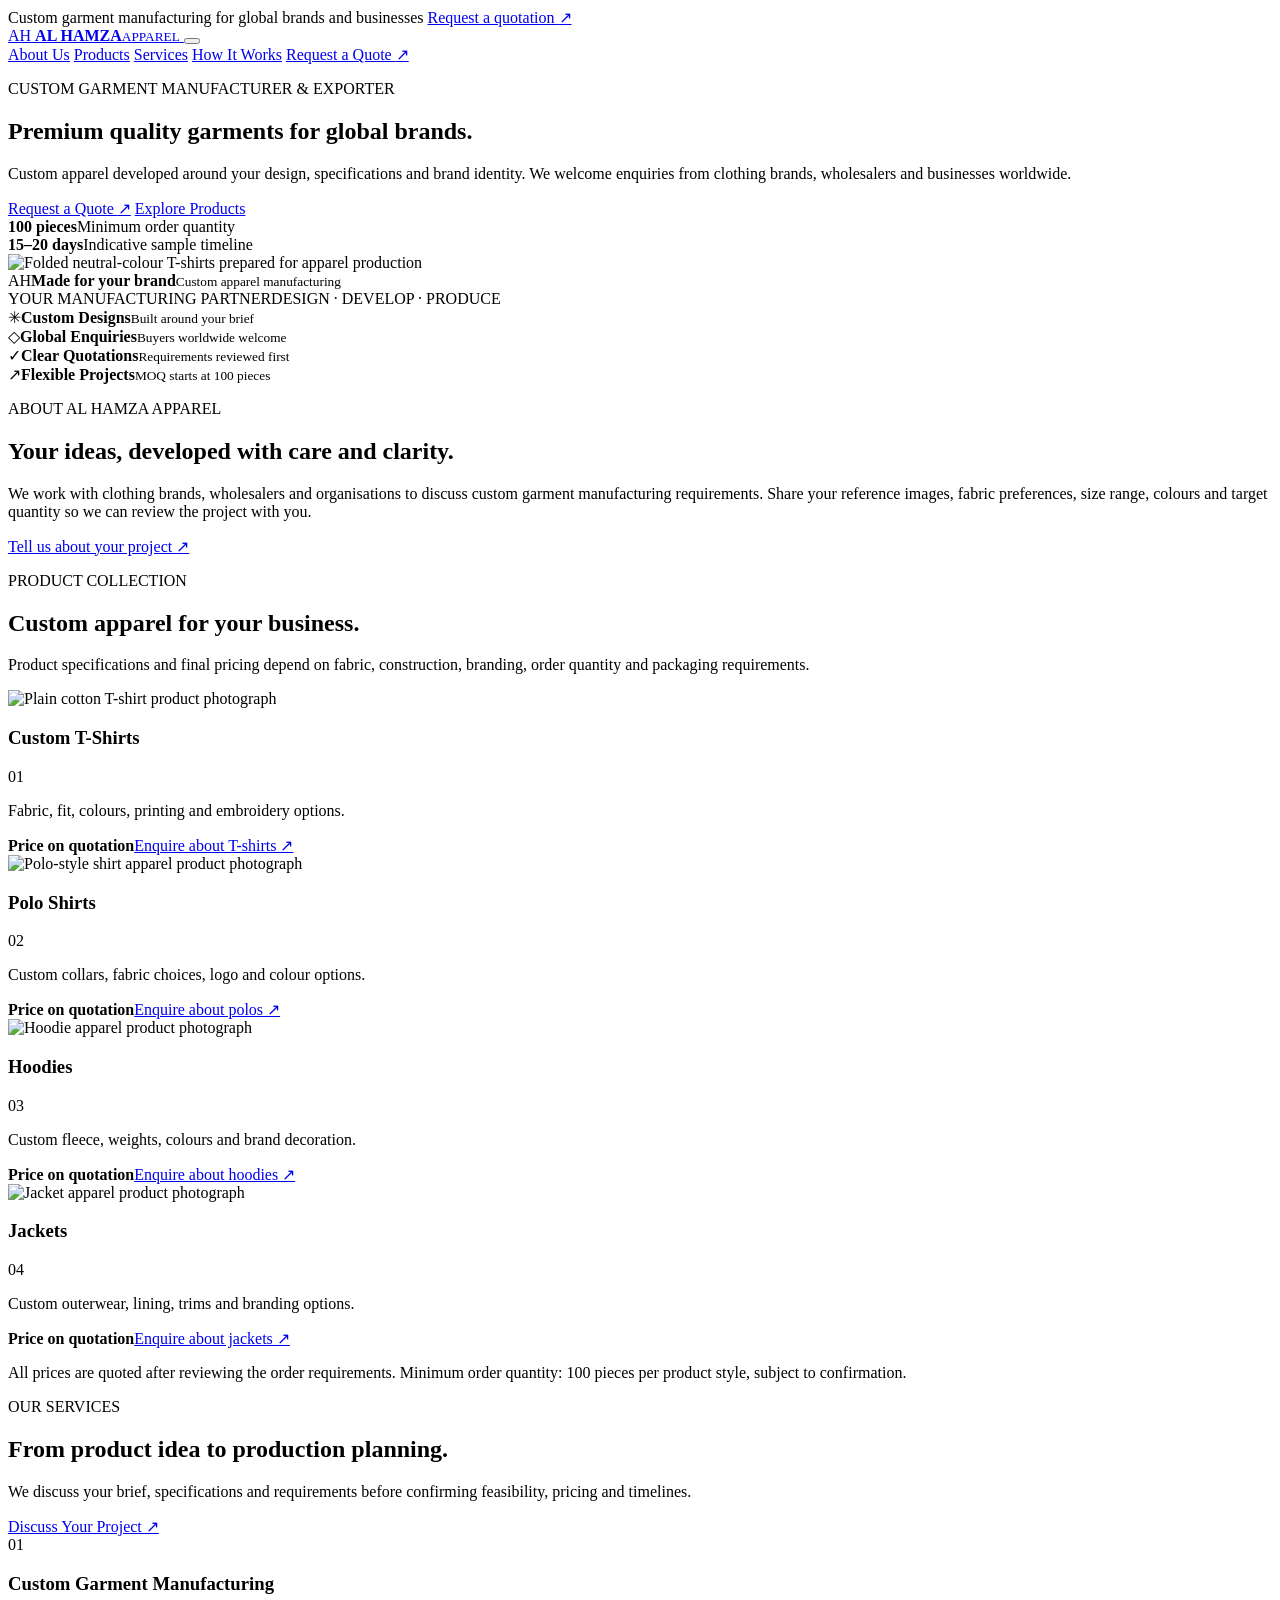
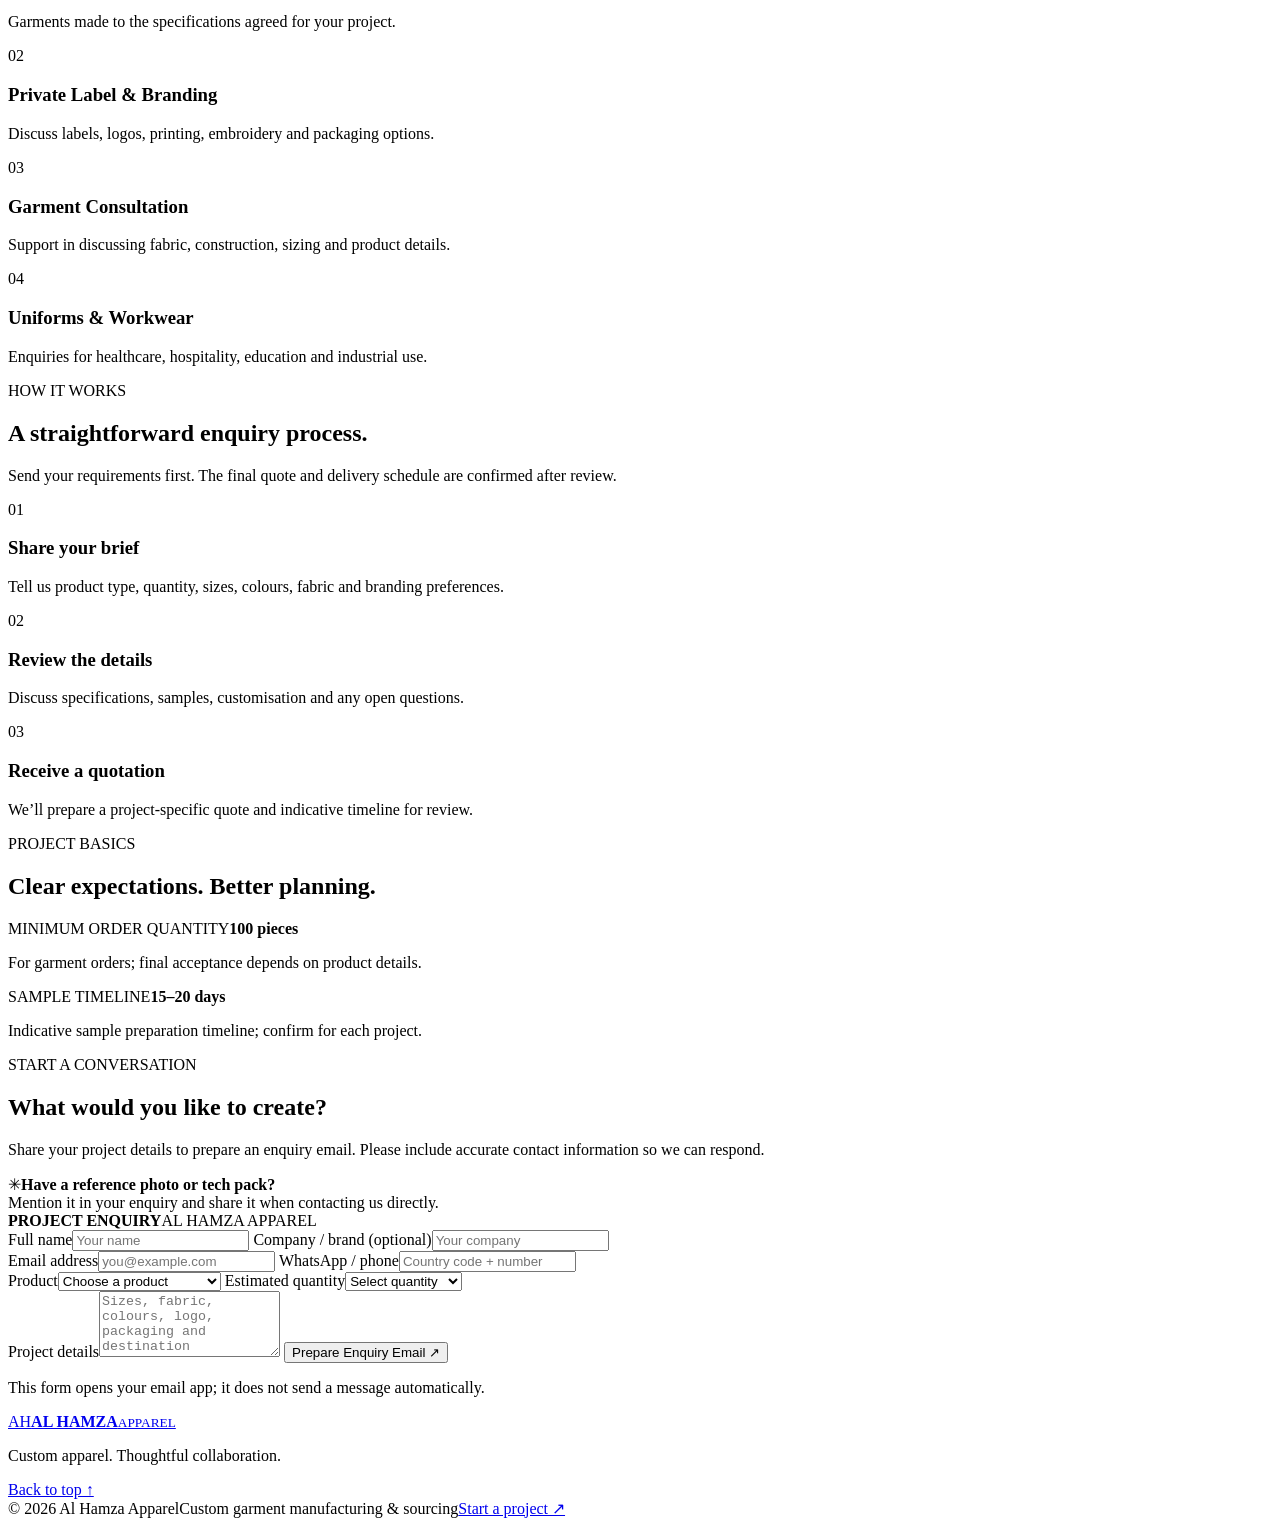
==== commit 448fffe9: "Add files via upload" ====
--- a/index.html
+++ b/index.html
@@ -3,8 +3,8 @@
 <head>
   <meta charset="utf-8">
   <meta name="viewport" content="width=device-width, initial-scale=1">
-  <meta name="description" content="Al Hamza Apparel provides custom garment manufacturing and sourcing for clothing brands, businesses and wholesale buyers.">
-  <meta name="theme-color" content="#12251f">
+  <meta name="description" content="Al Hamza Apparel — custom garment manufacturing for clothing brands, businesses and international wholesale buyers.">
+  <meta name="theme-color" content="#f7f5ef">
   <title>Al Hamza Apparel | Custom Garment Manufacturing</title>
   <link rel="preconnect" href="https://fonts.googleapis.com">
   <link rel="preconnect" href="https://fonts.gstatic.com" crossorigin>
@@ -15,69 +15,60 @@
 <body>
   <div class="announcement">
     <div class="container announcement-inner">
-      <span>Custom garment manufacturing for brands and businesses</span>
+      <span>Custom garment manufacturing for global brands and businesses</span>
       <a href="#contact">Request a quotation <span aria-hidden="true">↗</span></a>
     </div>
   </div>
-
   <header class="site-header">
     <div class="container nav-wrap">
       <a class="brand" href="#home" aria-label="Al Hamza Apparel home">
         <span class="brand-mark">AH</span>
         <span class="brand-copy"><strong>AL HAMZA</strong><small>APPAREL</small></span>
       </a>
-
       <button class="menu-toggle" type="button" aria-label="Open navigation" aria-expanded="false" aria-controls="primary-nav">
         <span></span><span></span><span></span>
       </button>
-
       <nav class="primary-nav" id="primary-nav" aria-label="Main navigation">
-        <a href="#about">About</a>
-        <a href="#services">Our services</a>
-        <a href="#process">How it works</a>
-        <a href="#contact" class="nav-cta">Get a quotation <span aria-hidden="true">↗</span></a>
+        <a href="#about">About Us</a>
+        <a href="#products">Products</a>
+        <a href="#services">Services</a>
+        <a href="#process">How It Works</a>
+        <a href="#contact" class="nav-cta">Request a Quote <span aria-hidden="true">↗</span></a>
       </nav>
     </div>
   </header>
 
   <main>
     <section class="hero" id="home">
-      <div class="hero-glow glow-one"></div><div class="hero-glow glow-two"></div>
       <div class="container hero-grid">
         <div class="hero-content">
-          <p class="eyebrow"><span class="eyebrow-dot"></span> GARMENT MANUFACTURING & SOURCING</p>
-          <h1>Your ideas.<br><span>Made to wear.</span></h1>
-          <p class="hero-lead">Custom apparel made around your brand, your specifications and your goals. From product development to production, let’s build something worth wearing.</p>
+          <p class="eyebrow">CUSTOM GARMENT MANUFACTURER & EXPORTER</p>
+          <h1>Premium quality garments <span>for global brands.</span></h1>
+          <p class="hero-lead">Custom apparel developed around your design, specifications and brand identity. We welcome enquiries from clothing brands, wholesalers and businesses worldwide.</p>
           <div class="hero-actions">
-            <a class="button button-light" href="#contact">Discuss your project <span aria-hidden="true">↗</span></a>
-            <a class="text-link" href="#services">Explore our services <span aria-hidden="true">↓</span></a>
+            <a class="button button-dark" href="#contact">Request a Quote <span aria-hidden="true">↗</span></a>
+            <a class="button button-outline" href="#products">Explore Products</a>
           </div>
           <div class="hero-proof">
-            <div class="proof-item"><strong>100 pcs</strong><span>Minimum order quantity</span></div>
+            <div><strong>100 pieces</strong><span>Minimum order quantity</span></div>
             <div class="proof-divider"></div>
-            <div class="proof-item"><strong>Custom-made</strong><span>Products to your brief</span></div>
+            <div><strong>15–20 days</strong><span>Indicative sample timeline</span></div>
           </div>
         </div>
-        <div class="hero-art" aria-label="Stylized apparel collection illustration">
-          <div class="art-topline"><span>THE CUSTOM COLLECTION</span><span>AH / 01</span></div>
-          <div class="garment-stage">
-            <div class="stage-circle"></div>
-            <div class="shirt shirt-back"><div class="shirt-neck"></div></div>
-            <div class="shirt shirt-front"><div class="shirt-neck"></div><span class="shirt-logo">AH<span>.</span></span></div>
-            <div class="art-tag">BUILT<br>AROUND<br>YOUR BRAND</div>
-          </div>
-          <div class="art-bottomline"><span>DESIGN · DEVELOP · PRODUCE</span><span>EST. WITH PURPOSE</span></div>
+        <div class="hero-image">
+          <img src="https://images.unsplash.com/photo-1521572163474-6864f9cf17ab?auto=format&fit=crop&w=1200&q=85" alt="Folded neutral-colour T-shirts prepared for apparel production">
+          <div class="image-note"><span class="note-mark">AH</span><span><strong>Made for your brand</strong><small>Custom apparel manufacturing</small></span></div>
         </div>
       </div>
-      <div class="hero-bottom container"><span>YOUR MANUFACTURING PARTNER</span><span class="scroll-note"><span class="scroll-line"></span> SCROLL TO EXPLORE</span></div>
+      <div class="container hero-bottom"><span>YOUR MANUFACTURING PARTNER</span><span>DESIGN · DEVELOP · PRODUCE</span></div>
     </section>
 
     <section class="trust-strip" aria-label="Our approach">
       <div class="container trust-grid">
-        <div><span class="trust-number">01</span><span>Made to your specifications</span></div>
-        <div><span class="trust-number">02</span><span>Clear quotation process</span></div>
-        <div><span class="trust-number">03</span><span>Small-batch orders welcome</span></div>
-        <div><span class="trust-number">04</span><span>Buyer-focused communication</span></div>
+        <div><span class="trust-icon">✳</span><span><strong>Custom Designs</strong><small>Built around your brief</small></span></div>
+        <div><span class="trust-icon">◇</span><span><strong>Global Enquiries</strong><small>Buyers worldwide welcome</small></span></div>
+        <div><span class="trust-icon">✓</span><span><strong>Clear Quotations</strong><small>Requirements reviewed first</small></span></div>
+        <div><span class="trust-icon">↗</span><span><strong>Flexible Projects</strong><small>MOQ starts at 100 pieces</small></span></div>
       </div>
     </section>
 
@@ -85,84 +76,104 @@
       <div class="container about-grid">
         <div>
           <p class="eyebrow dark-eyebrow">ABOUT AL HAMZA APPAREL</p>
-          <h2>Good products start with <span>good communication.</span></h2>
+          <h2>Your ideas, developed with <span>care and clarity.</span></h2>
         </div>
         <div class="about-copy">
-          <p>We work with clothing brands, businesses and organizations to develop custom apparel based on their needs. Share your idea, reference images, fabric preferences and sizing requirements—we’ll discuss the details with you before moving forward.</p>
-          <a class="underlined-link" href="#contact">Tell us what you need <span aria-hidden="true">↗</span></a>
+          <p>We work with clothing brands, wholesalers and organisations to discuss custom garment manufacturing requirements. Share your reference images, fabric preferences, size range, colours and target quantity so we can review the project with you.</p>
+          <a class="underlined-link" href="#contact">Tell us about your project <span aria-hidden="true">↗</span></a>
         </div>
       </div>
     </section>
 
-    <section class="section services-section" id="services">
+    <section class="section products-section" id="products">
       <div class="container">
         <div class="section-heading">
-          <div><p class="eyebrow dark-eyebrow">WHAT WE DO</p><h2>Apparel that fits <span>your vision.</span></h2></div>
-          <p>Bring your product idea or reference. We’ll discuss the requirements, available options and quotation with you.</p>
+          <div><p class="eyebrow dark-eyebrow">PRODUCT COLLECTION</p><h2>Custom apparel for <span>your business.</span></h2></div>
+          <p>Product specifications and final pricing depend on fabric, construction, branding, order quantity and packaging requirements.</p>
         </div>
-        <div class="service-grid">
-          <article class="service-card service-featured">
-            <div class="service-visual visual-tee"><div class="mini-shirt tee-shape"><span>AH</span></div><span class="visual-label">01 / EVERYDAY ESSENTIALS</span></div>
-            <div class="service-card-body"><div class="service-title"><h3>T-shirts & polos</h3><span>↗</span></div><p>Custom styles, colours, branding and fit based on your brief.</p><a href="#contact" class="card-link" data-product="T-shirts & polos">Enquire about this product</a></div>
+        <div class="product-grid">
+          <article class="product-card">
+            <img src="https://images.unsplash.com/photo-1521572163474-6864f9cf17ab?auto=format&fit=crop&w=800&q=85" alt="Plain cotton T-shirt product photograph" loading="lazy">
+            <div class="product-body"><div class="product-title"><h3>Custom T-Shirts</h3><span>01</span></div><p>Fabric, fit, colours, printing and embroidery options.</p><strong class="price">Price on quotation</strong><a href="#contact" class="card-link" data-product="Custom T-Shirts">Enquire about T-shirts ↗</a></div>
           </article>
-          <article class="service-card">
-            <div class="service-visual visual-hoodie"><div class="mini-shirt hoodie-shape"><span>AH</span></div><span class="visual-label">02 / LAYERING</span></div>
-            <div class="service-card-body"><div class="service-title"><h3>Hoodies & jackets</h3><span>↗</span></div><p>Custom outerwear concepts for brands, teams and businesses.</p><a href="#contact" class="card-link" data-product="Hoodies & jackets">Enquire about this product</a></div>
+          <article class="product-card">
+            <img src="https://images.unsplash.com/photo-1625910513413-5fc45e6d7b7a?auto=format&fit=crop&w=800&q=85" alt="Polo-style shirt apparel product photograph" loading="lazy">
+            <div class="product-body"><div class="product-title"><h3>Polo Shirts</h3><span>02</span></div><p>Custom collars, fabric choices, logo and colour options.</p><strong class="price">Price on quotation</strong><a href="#contact" class="card-link" data-product="Polo Shirts">Enquire about polos ↗</a></div>
           </article>
-          <article class="service-card">
-            <div class="service-visual visual-uniform"><div class="mini-shirt uniform-shape"><span>AH</span></div><span class="visual-label">03 / WORKWEAR</span></div>
-            <div class="service-card-body"><div class="service-title"><h3>Uniforms & workwear</h3><span>↗</span></div><p>Apparel concepts for hospitality, education, healthcare and industry.</p><a href="#contact" class="card-link" data-product="Uniforms & workwear">Enquire about this product</a></div>
+          <article class="product-card">
+            <img src="https://images.unsplash.com/photo-1556821840-3a63f95609a7?auto=format&fit=crop&w=800&q=85" alt="Hoodie apparel product photograph" loading="lazy">
+            <div class="product-body"><div class="product-title"><h3>Hoodies</h3><span>03</span></div><p>Custom fleece, weights, colours and brand decoration.</p><strong class="price">Price on quotation</strong><a href="#contact" class="card-link" data-product="Hoodies">Enquire about hoodies ↗</a></div>
           </article>
-          <article class="service-card">
-            <div class="service-visual visual-custom"><div class="custom-symbol"><span>+</span><i></i><i></i><i></i></div><span class="visual-label">04 / YOUR IDEA</span></div>
-            <div class="service-card-body"><div class="service-title"><h3>Custom garments</h3><span>↗</span></div><p>Have a different garment in mind? Tell us what you want to create.</p><a href="#contact" class="card-link" data-product="Custom garment">Discuss a custom product</a></div>
+          <article class="product-card">
+            <img src="https://images.unsplash.com/photo-1551028719-00167b16eac5?auto=format&fit=crop&w=800&q=85" alt="Jacket apparel product photograph" loading="lazy">
+            <div class="product-body"><div class="product-title"><h3>Jackets</h3><span>04</span></div><p>Custom outerwear, lining, trims and branding options.</p><strong class="price">Price on quotation</strong><a href="#contact" class="card-link" data-product="Jackets">Enquire about jackets ↗</a></div>
           </article>
         </div>
-        <p class="section-footnote">Product availability, fabric options, pricing and lead times are confirmed after reviewing your requirements.</p>
+        <p class="section-footnote">All prices are quoted after reviewing the order requirements. Minimum order quantity: 100 pieces per product style, subject to confirmation.</p>
       </div>
     </section>
 
-    <section class="process-section section" id="process">
-      <div class="container process-grid">
-        <div class="process-intro"><p class="eyebrow">A SIMPLE PROCESS</p><h2>From first idea<br>to <span>next steps.</span></h2><p>Every project starts with understanding what you need. We’ll discuss the details before confirming a quotation.</p><a class="button button-light" href="#contact">Start an enquiry <span aria-hidden="true">↗</span></a></div>
-        <div class="process-list">
-          <div class="process-step"><span class="step-number">01</span><div><h3>Share your requirements</h3><p>Tell us the garment type, quantity, sizes, colours, fabric preferences and any reference images or artwork.</p></div><span class="step-icon">↗</span></div>
-          <div class="process-step"><span class="step-number">02</span><div><h3>Review the details</h3><p>We’ll discuss feasibility, customisation, sample needs and any details that need clarification.</p></div><span class="step-icon">↗</span></div>
-          <div class="process-step"><span class="step-number">03</span><div><h3>Receive a quotation</h3><p>Pricing and estimated timelines are shared for review once the project requirements are clear.</p></div><span class="step-icon">↗</span></div>
+    <section class="section services-section" id="services">
+      <div class="container services-layout">
+        <div class="services-copy">
+          <p class="eyebrow dark-eyebrow">OUR SERVICES</p>
+          <h2>From product idea to <span>production planning.</span></h2>
+          <p>We discuss your brief, specifications and requirements before confirming feasibility, pricing and timelines.</p>
+          <a class="button button-dark" href="#contact">Discuss Your Project ↗</a>
+        </div>
+        <div class="service-list">
+          <article><span>01</span><div><h3>Custom Garment Manufacturing</h3><p>Garments made to the specifications agreed for your project.</p></div></article>
+          <article><span>02</span><div><h3>Private Label & Branding</h3><p>Discuss labels, logos, printing, embroidery and packaging options.</p></div></article>
+          <article><span>03</span><div><h3>Garment Consultation</h3><p>Support in discussing fabric, construction, sizing and product details.</p></div></article>
+          <article><span>04</span><div><h3>Uniforms & Workwear</h3><p>Enquiries for healthcare, hospitality, education and industrial use.</p></div></article>
         </div>
       </div>
     </section>
 
-    <section class="section details-section">
-      <div class="container details-grid">
-        <div><p class="eyebrow dark-eyebrow">PROJECT BASICS</p><h2>Clear expectations.<br><span>Better planning.</span></h2></div>
-        <div class="detail-box"><span class="detail-label">MINIMUM ORDER</span><strong>100 pieces</strong><p>Minimum order quantity for garment products.</p></div>
-        <div class="detail-box"><span class="detail-label">SAMPLE TIMELINE</span><strong>15–20 days</strong><p>Indicative sample preparation timeline; confirm timing for your project.</p></div>
+    <section class="section process-section" id="process">
+      <div class="container">
+        <div class="section-heading">
+          <div><p class="eyebrow dark-eyebrow">HOW IT WORKS</p><h2>A straightforward <span>enquiry process.</span></h2></div>
+          <p>Send your requirements first. The final quote and delivery schedule are confirmed after review.</p>
+        </div>
+        <div class="steps-grid">
+          <article><span>01</span><h3>Share your brief</h3><p>Tell us product type, quantity, sizes, colours, fabric and branding preferences.</p></article>
+          <article><span>02</span><h3>Review the details</h3><p>Discuss specifications, samples, customisation and any open questions.</p></article>
+          <article><span>03</span><h3>Receive a quotation</h3><p>We’ll prepare a project-specific quote and indicative timeline for review.</p></article>
+        </div>
       </div>
     </section>
 
-    <section class="contact-section section" id="contact">
+    <section class="details-section">
+      <div class="container details-grid">
+        <div><p class="eyebrow dark-eyebrow">PROJECT BASICS</p><h2>Clear expectations. <span>Better planning.</span></h2></div>
+        <div class="detail-box"><span class="detail-label">MINIMUM ORDER QUANTITY</span><strong>100 pieces</strong><p>For garment orders; final acceptance depends on product details.</p></div>
+        <div class="detail-box"><span class="detail-label">SAMPLE TIMELINE</span><strong>15–20 days</strong><p>Indicative sample preparation timeline; confirm for each project.</p></div>
+      </div>
+    </section>
+
+    <section class="section contact-section" id="contact">
       <div class="container contact-grid">
-        <div class="contact-intro"><p class="eyebrow">LET’S TALK APPAREL</p><h2>What are you<br>looking to <span>make?</span></h2><p>Send us the basics and we’ll use them to start the conversation. Please include accurate contact details so we can respond.</p>
-          <div class="contact-note"><span class="note-icon">✳</span><span><strong>Have a reference image?</strong><br>Include a link in your message or share it when you contact us directly.</span></div>
+        <div class="contact-intro"><p class="eyebrow dark-eyebrow">START A CONVERSATION</p><h2>What would you like <span>to create?</span></h2><p>Share your project details to prepare an enquiry email. Please include accurate contact information so we can respond.</p>
+          <div class="contact-note"><span>✳</span><span><strong>Have a reference photo or tech pack?</strong><br>Mention it in your enquiry and share it when contacting us directly.</span></div>
         </div>
         <form class="enquiry-form" id="enquiry-form">
-          <div class="form-heading"><span>PROJECT ENQUIRY</span><span>01 — 06</span></div>
+          <div class="form-heading"><strong>PROJECT ENQUIRY</strong><span>AL HAMZA APPAREL</span></div>
           <div class="form-row">
             <label>Full name<input name="name" type="text" autocomplete="name" placeholder="Your name" required></label>
-            <label>Business name <span class="optional">(optional)</span><input name="business" type="text" autocomplete="organization" placeholder="Your brand or company"></label>
+            <label>Company / brand <span class="optional">(optional)</span><input name="business" type="text" autocomplete="organization" placeholder="Your company"></label>
           </div>
           <div class="form-row">
             <label>Email address<input name="email" type="email" autocomplete="email" placeholder="you@example.com" required></label>
             <label>WhatsApp / phone<input name="phone" type="tel" autocomplete="tel" placeholder="Country code + number" required></label>
           </div>
           <div class="form-row">
-            <label>Garment type<select name="product" id="product-select" required><option value="">Choose a product</option><option>T-shirts & polos</option><option>Hoodies & jackets</option><option>Uniforms & workwear</option><option>Custom garment</option><option>Other / not sure yet</option></select></label>
+            <label>Product<select name="product" id="product-select" required><option value="">Choose a product</option><option>Custom T-Shirts</option><option>Polo Shirts</option><option>Hoodies</option><option>Jackets</option><option>Uniforms & Workwear</option><option>Custom garment / other</option></select></label>
             <label>Estimated quantity<select name="quantity" required><option value="">Select quantity</option><option>100–249 pieces</option><option>250–499 pieces</option><option>500–999 pieces</option><option>1,000+ pieces</option><option>Need guidance</option></select></label>
           </div>
-          <label>Project details<textarea name="details" rows="4" placeholder="Tell us about sizes, fabric, colours, branding and your requirements..." required></textarea></label>
-          <button class="button button-dark submit-button" type="submit">Prepare enquiry <span aria-hidden="true">↗</span></button>
-          <p class="form-disclaimer">This form opens your email app with the enquiry details. It does not send anything automatically.</p>
+          <label>Project details<textarea name="details" rows="4" placeholder="Sizes, fabric, colours, logo, packaging and destination country..." required></textarea></label>
+          <button class="button button-dark submit-button" type="submit">Prepare Enquiry Email ↗</button>
+          <p class="form-disclaimer">This form opens your email app; it does not send a message automatically.</p>
           <p class="form-status" id="form-status" role="status" aria-live="polite"></p>
         </form>
       </div>
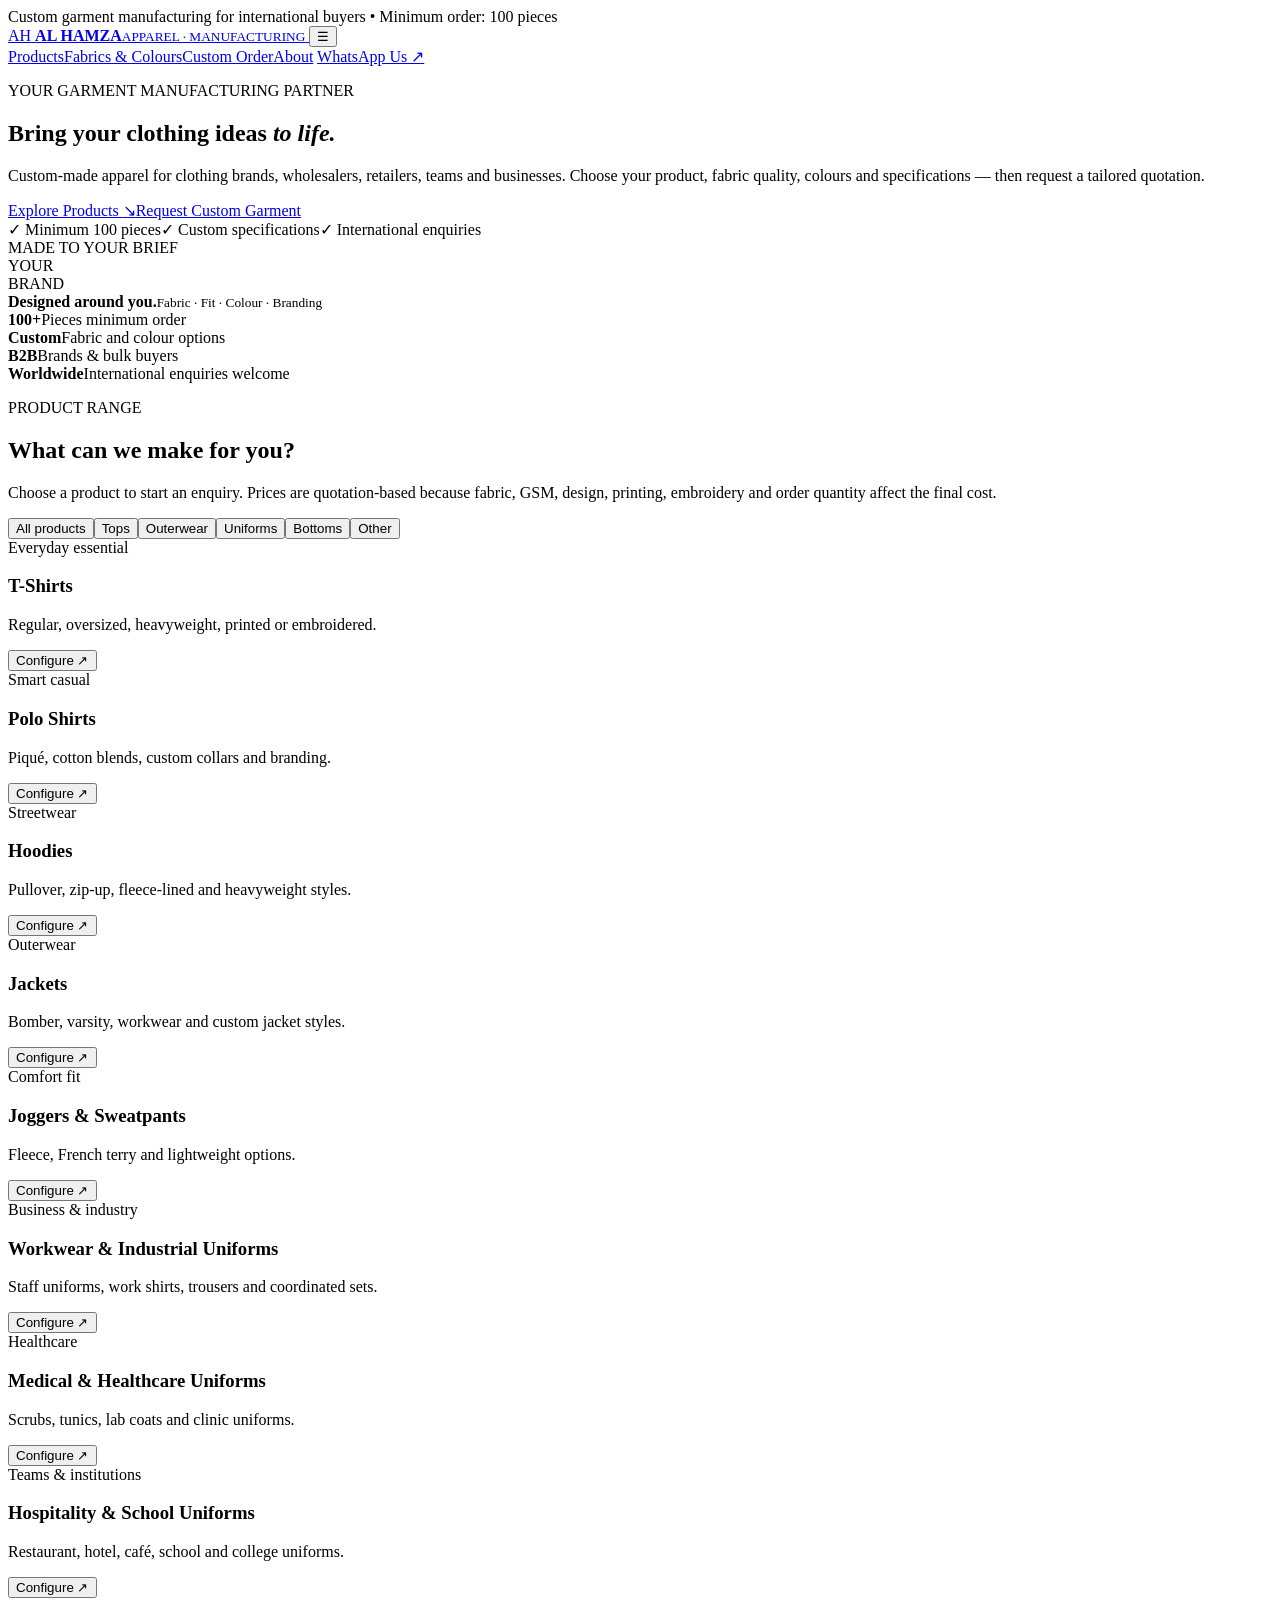
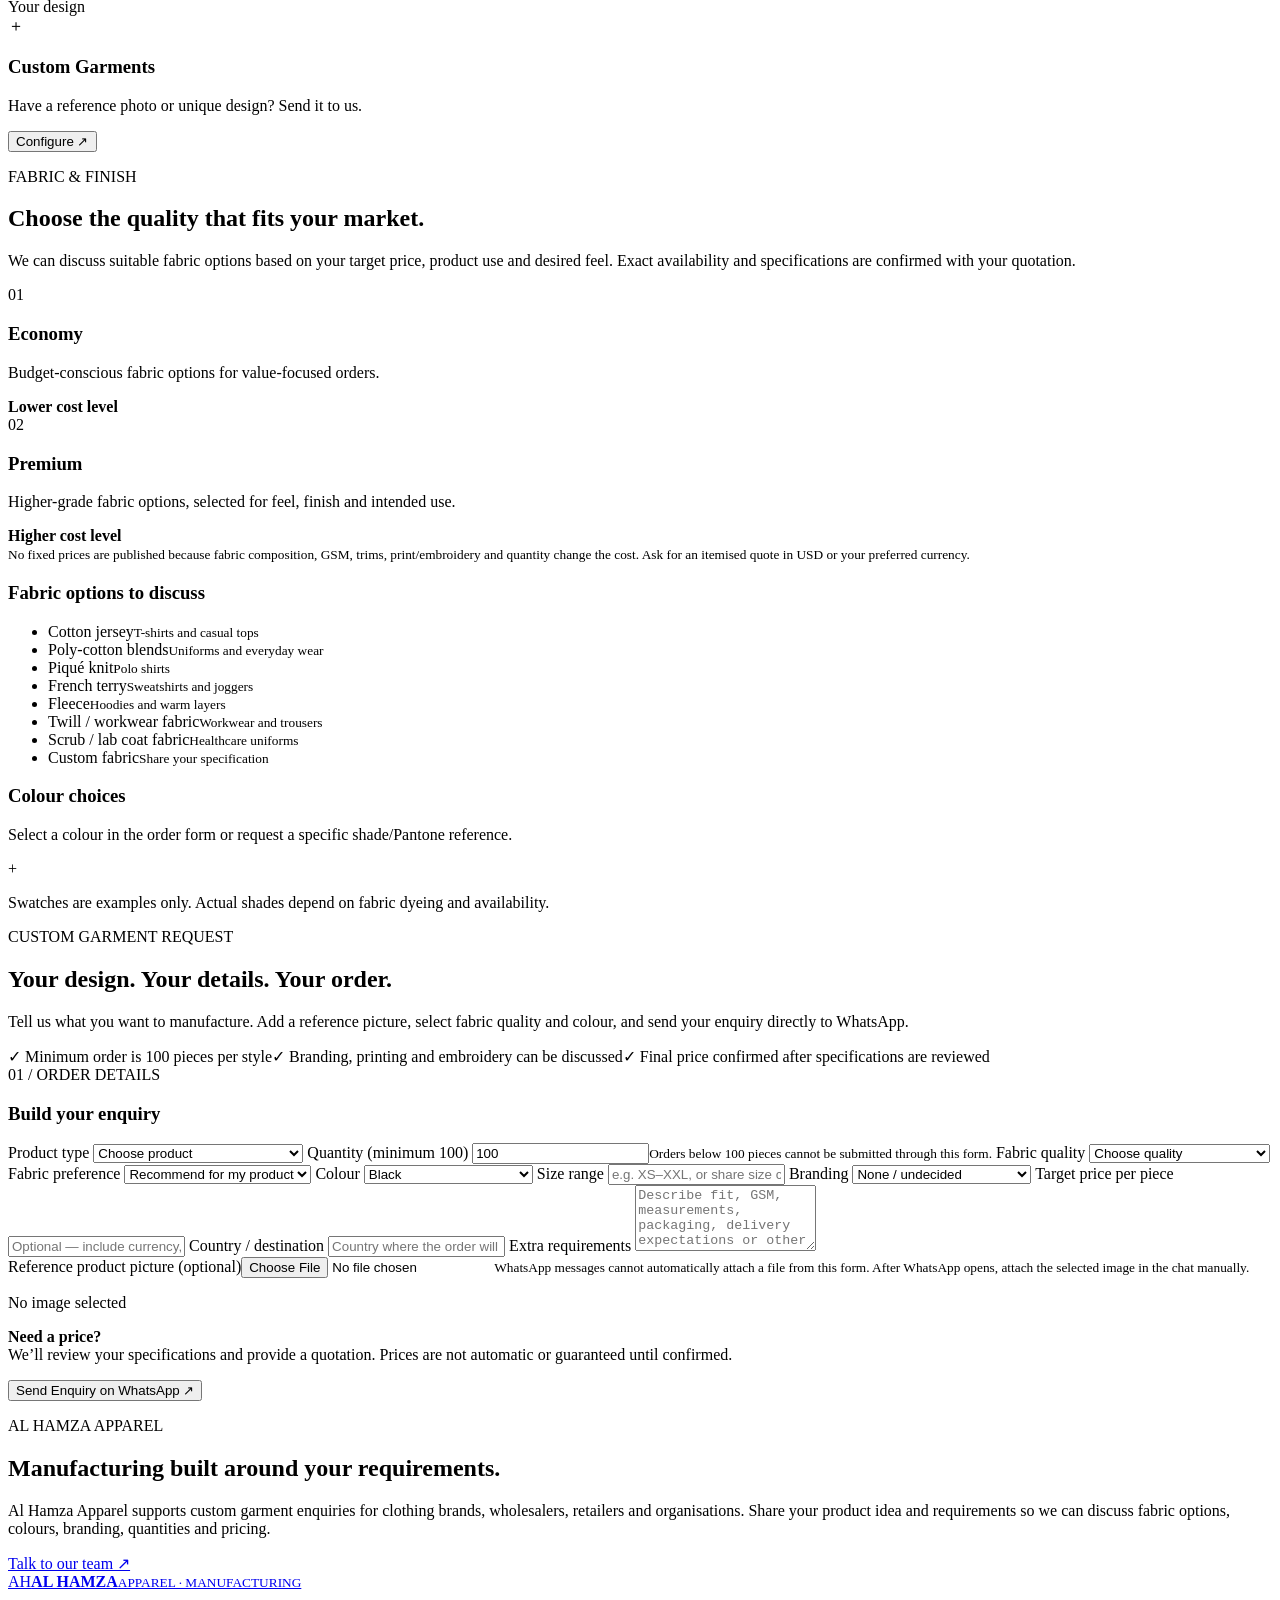
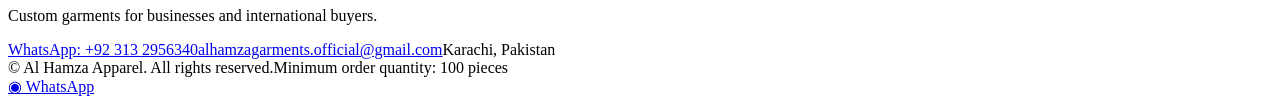
==== commit c439579a: "Add files via upload" ====
--- a/index.html
+++ b/index.html
@@ -3,8 +3,7 @@
 <head>
   <meta charset="utf-8">
   <meta name="viewport" content="width=device-width, initial-scale=1">
-  <meta name="description" content="Al Hamza Apparel — custom garment manufacturing for clothing brands, businesses and international wholesale buyers.">
-  <meta name="theme-color" content="#f7f5ef">
+  <meta name="description" content="Al Hamza Apparel manufactures custom garments for clothing brands, wholesalers, businesses and international buyers. Minimum order 100 pieces.">
   <title>Al Hamza Apparel | Custom Garment Manufacturing</title>
   <link rel="preconnect" href="https://fonts.googleapis.com">
   <link rel="preconnect" href="https://fonts.gstatic.com" crossorigin>
@@ -13,180 +12,88 @@
   <script src="./app.js" defer></script>
 </head>
 <body>
-  <div class="announcement">
-    <div class="container announcement-inner">
-      <span>Custom garment manufacturing for global brands and businesses</span>
-      <a href="#contact">Request a quotation <span aria-hidden="true">↗</span></a>
-    </div>
-  </div>
+  <div class="topbar">Custom garment manufacturing for international buyers <span>•</span> Minimum order: 100 pieces</div>
   <header class="site-header">
-    <div class="container nav-wrap">
-      <a class="brand" href="#home" aria-label="Al Hamza Apparel home">
-        <span class="brand-mark">AH</span>
-        <span class="brand-copy"><strong>AL HAMZA</strong><small>APPAREL</small></span>
-      </a>
-      <button class="menu-toggle" type="button" aria-label="Open navigation" aria-expanded="false" aria-controls="primary-nav">
-        <span></span><span></span><span></span>
-      </button>
-      <nav class="primary-nav" id="primary-nav" aria-label="Main navigation">
-        <a href="#about">About Us</a>
-        <a href="#products">Products</a>
-        <a href="#services">Services</a>
-        <a href="#process">How It Works</a>
-        <a href="#contact" class="nav-cta">Request a Quote <span aria-hidden="true">↗</span></a>
-      </nav>
-    </div>
+    <a class="brand" href="#home" aria-label="Al Hamza Apparel home">
+      <span class="brand-mark">AH</span>
+      <span><strong>AL HAMZA</strong><small>APPAREL · MANUFACTURING</small></span>
+    </a>
+    <button class="menu-toggle" id="menuToggle" aria-label="Open navigation" aria-expanded="false">☰</button>
+    <nav id="mainNav">
+      <a href="#products">Products</a><a href="#fabrics">Fabrics & Colours</a><a href="#custom">Custom Order</a><a href="#about">About</a>
+      <a class="nav-cta" href="https://wa.me/923132956340" target="_blank" rel="noopener">WhatsApp Us ↗</a>
+    </nav>
   </header>
 
   <main>
     <section class="hero" id="home">
-      <div class="container hero-grid">
-        <div class="hero-content">
-          <p class="eyebrow">CUSTOM GARMENT MANUFACTURER & EXPORTER</p>
-          <h1>Premium quality garments <span>for global brands.</span></h1>
-          <p class="hero-lead">Custom apparel developed around your design, specifications and brand identity. We welcome enquiries from clothing brands, wholesalers and businesses worldwide.</p>
-          <div class="hero-actions">
-            <a class="button button-dark" href="#contact">Request a Quote <span aria-hidden="true">↗</span></a>
-            <a class="button button-outline" href="#products">Explore Products</a>
-          </div>
-          <div class="hero-proof">
-            <div><strong>100 pieces</strong><span>Minimum order quantity</span></div>
-            <div class="proof-divider"></div>
-            <div><strong>15–20 days</strong><span>Indicative sample timeline</span></div>
-          </div>
+      <div class="hero-copy">
+        <p class="eyebrow">YOUR GARMENT MANUFACTURING PARTNER</p>
+        <h1>Bring your clothing ideas <em>to life.</em></h1>
+        <p class="hero-intro">Custom-made apparel for clothing brands, wholesalers, retailers, teams and businesses. Choose your product, fabric quality, colours and specifications — then request a tailored quotation.</p>
+        <div class="hero-actions"><a class="button button-dark" href="#products">Explore Products <span>↘</span></a><a class="button button-light" href="#custom">Request Custom Garment</a></div>
+        <div class="hero-points"><span>✓ Minimum 100 pieces</span><span>✓ Custom specifications</span><span>✓ International enquiries</span></div>
+      </div>
+      <div class="hero-art" aria-label="Garment manufacturing showcase">
+        <div class="hero-shape shape-one"></div><div class="hero-shape shape-two"></div>
+        <div class="hero-label"><span class="label-dot"></span> MADE TO YOUR BRIEF</div>
+        <div class="garment-illustration">
+          <div class="shirt-sleeve sleeve-left"></div><div class="shirt-sleeve sleeve-right"></div>
+          <div class="shirt-body"><div class="shirt-neck"></div><span>YOUR<br>BRAND</span></div>
         </div>
-        <div class="hero-image">
-          <img src="https://images.unsplash.com/photo-1521572163474-6864f9cf17ab?auto=format&fit=crop&w=1200&q=85" alt="Folded neutral-colour T-shirts prepared for apparel production">
-          <div class="image-note"><span class="note-mark">AH</span><span><strong>Made for your brand</strong><small>Custom apparel manufacturing</small></span></div>
-        </div>
-      </div>
-      <div class="container hero-bottom"><span>YOUR MANUFACTURING PARTNER</span><span>DESIGN · DEVELOP · PRODUCE</span></div>
-    </section>
-
-    <section class="trust-strip" aria-label="Our approach">
-      <div class="container trust-grid">
-        <div><span class="trust-icon">✳</span><span><strong>Custom Designs</strong><small>Built around your brief</small></span></div>
-        <div><span class="trust-icon">◇</span><span><strong>Global Enquiries</strong><small>Buyers worldwide welcome</small></span></div>
-        <div><span class="trust-icon">✓</span><span><strong>Clear Quotations</strong><small>Requirements reviewed first</small></span></div>
-        <div><span class="trust-icon">↗</span><span><strong>Flexible Projects</strong><small>MOQ starts at 100 pieces</small></span></div>
+        <div class="hero-note"><strong>Designed around you.</strong><small>Fabric · Fit · Colour · Branding</small></div>
       </div>
     </section>
 
-    <section class="section about-section" id="about">
-      <div class="container about-grid">
-        <div>
-          <p class="eyebrow dark-eyebrow">ABOUT AL HAMZA APPAREL</p>
-          <h2>Your ideas, developed with <span>care and clarity.</span></h2>
-        </div>
-        <div class="about-copy">
-          <p>We work with clothing brands, wholesalers and organisations to discuss custom garment manufacturing requirements. Share your reference images, fabric preferences, size range, colours and target quantity so we can review the project with you.</p>
-          <a class="underlined-link" href="#contact">Tell us about your project <span aria-hidden="true">↗</span></a>
-        </div>
+    <section class="trust-strip"><div><strong>100+</strong><span>Pieces minimum order</span></div><div><strong>Custom</strong><span>Fabric and colour options</span></div><div><strong>B2B</strong><span>Brands & bulk buyers</span></div><div><strong>Worldwide</strong><span>International enquiries welcome</span></div></section>
+
+    <section class="section products-section" id="products">
+      <div class="section-heading"><div><p class="eyebrow">PRODUCT RANGE</p><h2>What can we make for you?</h2></div><p>Choose a product to start an enquiry. Prices are quotation-based because fabric, GSM, design, printing, embroidery and order quantity affect the final cost.</p></div>
+      <div class="filters" role="group" aria-label="Filter products">
+        <button class="filter active" data-filter="all">All products</button><button class="filter" data-filter="tops">Tops</button><button class="filter" data-filter="outerwear">Outerwear</button><button class="filter" data-filter="uniforms">Uniforms</button><button class="filter" data-filter="bottoms">Bottoms</button><button class="filter" data-filter="other">Other</button>
+      </div>
+      <div class="product-grid" id="productGrid">
+        <article class="product-card" data-category="tops" data-product="T-Shirts"><div class="product-visual visual-tee"><span class="product-tag">Everyday essential</span><div class="mini-shirt"><i></i></div></div><div class="product-info"><div><h3>T-Shirts</h3><p>Regular, oversized, heavyweight, printed or embroidered.</p></div><button class="text-link choose-product" data-product="T-Shirts">Configure ↗</button></div></article>
+        <article class="product-card" data-category="tops" data-product="Polo Shirts"><div class="product-visual visual-polo"><span class="product-tag">Smart casual</span><div class="mini-shirt polo"><i></i><b></b></div></div><div class="product-info"><div><h3>Polo Shirts</h3><p>Piqué, cotton blends, custom collars and branding.</p></div><button class="text-link choose-product" data-product="Polo Shirts">Configure ↗</button></div></article>
+        <article class="product-card" data-category="outerwear" data-product="Hoodies"><div class="product-visual visual-hoodie"><span class="product-tag">Streetwear</span><div class="mini-hoodie"><i></i><b></b></div></div><div class="product-info"><div><h3>Hoodies</h3><p>Pullover, zip-up, fleece-lined and heavyweight styles.</p></div><button class="text-link choose-product" data-product="Hoodies">Configure ↗</button></div></article>
+        <article class="product-card" data-category="outerwear" data-product="Jackets"><div class="product-visual visual-jacket"><span class="product-tag">Outerwear</span><div class="mini-jacket"><i></i><b></b></div></div><div class="product-info"><div><h3>Jackets</h3><p>Bomber, varsity, workwear and custom jacket styles.</p></div><button class="text-link choose-product" data-product="Jackets">Configure ↗</button></div></article>
+        <article class="product-card" data-category="bottoms" data-product="Joggers & Sweatpants"><div class="product-visual visual-bottom"><span class="product-tag">Comfort fit</span><div class="mini-pants"><i></i></div></div><div class="product-info"><div><h3>Joggers & Sweatpants</h3><p>Fleece, French terry and lightweight options.</p></div><button class="text-link choose-product" data-product="Joggers & Sweatpants">Configure ↗</button></div></article>
+        <article class="product-card" data-category="uniforms" data-product="Workwear & Industrial Uniforms"><div class="product-visual visual-work"><span class="product-tag">Business & industry</span><div class="mini-work"><i></i><b></b></div></div><div class="product-info"><div><h3>Workwear & Industrial Uniforms</h3><p>Staff uniforms, work shirts, trousers and coordinated sets.</p></div><button class="text-link choose-product" data-product="Workwear & Industrial Uniforms">Configure ↗</button></div></article>
+        <article class="product-card" data-category="uniforms" data-product="Medical & Healthcare Uniforms"><div class="product-visual visual-med"><span class="product-tag">Healthcare</span><div class="mini-scrub"><i></i><b></b></div></div><div class="product-info"><div><h3>Medical & Healthcare Uniforms</h3><p>Scrubs, tunics, lab coats and clinic uniforms.</p></div><button class="text-link choose-product" data-product="Medical & Healthcare Uniforms">Configure ↗</button></div></article>
+        <article class="product-card" data-category="uniforms" data-product="Hospitality & School Uniforms"><div class="product-visual visual-uniform"><span class="product-tag">Teams & institutions</span><div class="mini-uniform"><i></i><b></b></div></div><div class="product-info"><div><h3>Hospitality & School Uniforms</h3><p>Restaurant, hotel, café, school and college uniforms.</p></div><button class="text-link choose-product" data-product="Hospitality & School Uniforms">Configure ↗</button></div></article>
+        <article class="product-card" data-category="other" data-product="Custom Garments"><div class="product-visual visual-custom"><span class="product-tag">Your design</span><div class="custom-symbol">＋</div></div><div class="product-info"><div><h3>Custom Garments</h3><p>Have a reference photo or unique design? Send it to us.</p></div><button class="text-link choose-product" data-product="Custom Garments">Configure ↗</button></div></article>
       </div>
     </section>
 
-    <section class="section products-section" id="products">
-      <div class="container">
-        <div class="section-heading">
-          <div><p class="eyebrow dark-eyebrow">PRODUCT COLLECTION</p><h2>Custom apparel for <span>your business.</span></h2></div>
-          <p>Product specifications and final pricing depend on fabric, construction, branding, order quantity and packaging requirements.</p>
+    <section class="fabric-section" id="fabrics"><div class="fabric-layout"><div><p class="eyebrow">FABRIC & FINISH</p><h2>Choose the quality that fits your market.</h2><p class="muted">We can discuss suitable fabric options based on your target price, product use and desired feel. Exact availability and specifications are confirmed with your quotation.</p><div class="quality-cards"><div class="quality-card"><span class="quality-number">01</span><h3>Economy</h3><p>Budget-conscious fabric options for value-focused orders.</p><strong>Lower cost level</strong></div><div class="quality-card premium"><span class="quality-number">02</span><h3>Premium</h3><p>Higher-grade fabric options, selected for feel, finish and intended use.</p><strong>Higher cost level</strong></div></div><small class="fine-print">No fixed prices are published because fabric composition, GSM, trims, print/embroidery and quantity change the cost. Ask for an itemised quote in USD or your preferred currency.</small></div>
+      <div class="fabric-panel"><h3>Fabric options to discuss</h3><ul class="fabric-list"><li><span>Cotton jersey</span><small>T-shirts and casual tops</small></li><li><span>Poly-cotton blends</span><small>Uniforms and everyday wear</small></li><li><span>Piqué knit</span><small>Polo shirts</small></li><li><span>French terry</span><small>Sweatshirts and joggers</small></li><li><span>Fleece</span><small>Hoodies and warm layers</small></li><li><span>Twill / workwear fabric</span><small>Workwear and trousers</small></li><li><span>Scrub / lab coat fabric</span><small>Healthcare uniforms</small></li><li><span>Custom fabric</span><small>Share your specification</small></li></ul>
+      <h3 class="colour-title">Colour choices</h3><p class="muted small-copy">Select a colour in the order form or request a specific shade/Pantone reference.</p><div class="colour-swatches" aria-label="Example colour palette"><span title="White" style="background:#f8f7f3"></span><span title="Black" style="background:#191919"></span><span title="Navy" style="background:#142b4b"></span><span title="Royal blue" style="background:#2457c5"></span><span title="Red" style="background:#c83a43"></span><span title="Green" style="background:#2d654c"></span><span title="Grey" style="background:#9a9da3"></span><span title="Beige" style="background:#d4c1a2"></span><span title="Brown" style="background:#73513d"></span><span title="Yellow" style="background:#edc84a"></span><span title="Orange" style="background:#e98539"></span><span title="Pink" style="background:#e6a7b7"></span><span title="Purple" style="background:#7352a0"></span><span title="Custom colour" class="custom-swatch">+</span></div><p class="fine-print">Swatches are examples only. Actual shades depend on fabric dyeing and availability.</p></div></div></section>
+
+    <section class="section custom-section" id="custom"><div class="custom-intro"><p class="eyebrow">CUSTOM GARMENT REQUEST</p><h2>Your design. Your details. Your order.</h2><p>Tell us what you want to manufacture. Add a reference picture, select fabric quality and colour, and send your enquiry directly to WhatsApp.</p><div class="custom-benefits"><span>✓ Minimum order is 100 pieces per style</span><span>✓ Branding, printing and embroidery can be discussed</span><span>✓ Final price confirmed after specifications are reviewed</span></div></div>
+      <form id="orderForm" class="order-form">
+        <div class="form-title"><span>01 / ORDER DETAILS</span><h3>Build your enquiry</h3></div>
+        <div class="form-grid">
+          <label>Product type <select id="productType" required><option value="">Choose product</option><option>T-Shirts</option><option>Polo Shirts</option><option>Hoodies</option><option>Jackets</option><option>Joggers & Sweatpants</option><option>Workwear & Industrial Uniforms</option><option>Medical & Healthcare Uniforms</option><option>Hospitality & School Uniforms</option><option>Custom Garments</option><option>Other</option></select></label>
+          <label>Quantity (minimum 100) <input id="quantity" type="number" min="100" step="1" value="100" required><small class="field-help">Orders below 100 pieces cannot be submitted through this form.</small></label>
+          <label>Fabric quality <select id="quality" required><option value="">Choose quality</option><option>Economy / budget-focused</option><option>Standard</option><option>Premium / higher-grade</option><option>Need recommendation</option></select></label>
+          <label>Fabric preference <select id="fabric"><option>Recommend for my product</option><option>Cotton jersey</option><option>Poly-cotton blend</option><option>Piqué knit</option><option>French terry</option><option>Fleece</option><option>Twill / workwear fabric</option><option>Scrub / lab coat fabric</option><option>Other / custom fabric</option></select></label>
+          <label>Colour <select id="colour"><option>Black</option><option>White</option><option>Navy</option><option>Royal blue</option><option>Red</option><option>Green</option><option>Grey</option><option>Beige</option><option>Brown</option><option>Yellow</option><option>Orange</option><option>Pink</option><option>Purple</option><option>Multiple colours</option><option>Custom shade / Pantone</option></select></label>
+          <label>Size range <input id="sizes" type="text" placeholder="e.g. XS–XXL, or share size chart"></label>
+          <label>Branding <select id="branding"><option>None / undecided</option><option>Screen printing</option><option>Embroidery</option><option>Heat transfer</option><option>Woven labels / tags</option><option>Multiple branding methods</option></select></label>
+          <label>Target price per piece <input id="targetPrice" type="text" placeholder="Optional — include currency, e.g. USD"></label>
+          <label class="full-field">Country / destination <input id="country" type="text" placeholder="Country where the order will be delivered"></label>
+          <label class="full-field">Extra requirements <textarea id="details" rows="4" placeholder="Describe fit, GSM, measurements, packaging, delivery expectations or other details."></textarea></label>
+          <div class="full-field upload-wrap"><label for="referenceImage">Reference product picture (optional)</label><input id="referenceImage" type="file" accept="image/*"><small class="field-help">WhatsApp messages cannot automatically attach a file from this form. After WhatsApp opens, attach the selected image in the chat manually.</small><p id="fileName" class="file-name">No image selected</p></div>
         </div>
-        <div class="product-grid">
-          <article class="product-card">
-            <img src="https://images.unsplash.com/photo-1521572163474-6864f9cf17ab?auto=format&fit=crop&w=800&q=85" alt="Plain cotton T-shirt product photograph" loading="lazy">
-            <div class="product-body"><div class="product-title"><h3>Custom T-Shirts</h3><span>01</span></div><p>Fabric, fit, colours, printing and embroidery options.</p><strong class="price">Price on quotation</strong><a href="#contact" class="card-link" data-product="Custom T-Shirts">Enquire about T-shirts ↗</a></div>
-          </article>
-          <article class="product-card">
-            <img src="https://images.unsplash.com/photo-1625910513413-5fc45e6d7b7a?auto=format&fit=crop&w=800&q=85" alt="Polo-style shirt apparel product photograph" loading="lazy">
-            <div class="product-body"><div class="product-title"><h3>Polo Shirts</h3><span>02</span></div><p>Custom collars, fabric choices, logo and colour options.</p><strong class="price">Price on quotation</strong><a href="#contact" class="card-link" data-product="Polo Shirts">Enquire about polos ↗</a></div>
-          </article>
-          <article class="product-card">
-            <img src="https://images.unsplash.com/photo-1556821840-3a63f95609a7?auto=format&fit=crop&w=800&q=85" alt="Hoodie apparel product photograph" loading="lazy">
-            <div class="product-body"><div class="product-title"><h3>Hoodies</h3><span>03</span></div><p>Custom fleece, weights, colours and brand decoration.</p><strong class="price">Price on quotation</strong><a href="#contact" class="card-link" data-product="Hoodies">Enquire about hoodies ↗</a></div>
-          </article>
-          <article class="product-card">
-            <img src="https://images.unsplash.com/photo-1551028719-00167b16eac5?auto=format&fit=crop&w=800&q=85" alt="Jacket apparel product photograph" loading="lazy">
-            <div class="product-body"><div class="product-title"><h3>Jackets</h3><span>04</span></div><p>Custom outerwear, lining, trims and branding options.</p><strong class="price">Price on quotation</strong><a href="#contact" class="card-link" data-product="Jackets">Enquire about jackets ↗</a></div>
-          </article>
-        </div>
-        <p class="section-footnote">All prices are quoted after reviewing the order requirements. Minimum order quantity: 100 pieces per product style, subject to confirmation.</p>
-      </div>
+        <div class="form-bottom"><p><strong>Need a price?</strong><br>We’ll review your specifications and provide a quotation. Prices are not automatic or guaranteed until confirmed.</p><button class="button button-dark submit-button" type="submit">Send Enquiry on WhatsApp ↗</button></div>
+        <p id="formMessage" class="form-message" role="status" aria-live="polite"></p>
+      </form>
     </section>
 
-    <section class="section services-section" id="services">
-      <div class="container services-layout">
-        <div class="services-copy">
-          <p class="eyebrow dark-eyebrow">OUR SERVICES</p>
-          <h2>From product idea to <span>production planning.</span></h2>
-          <p>We discuss your brief, specifications and requirements before confirming feasibility, pricing and timelines.</p>
-          <a class="button button-dark" href="#contact">Discuss Your Project ↗</a>
-        </div>
-        <div class="service-list">
-          <article><span>01</span><div><h3>Custom Garment Manufacturing</h3><p>Garments made to the specifications agreed for your project.</p></div></article>
-          <article><span>02</span><div><h3>Private Label & Branding</h3><p>Discuss labels, logos, printing, embroidery and packaging options.</p></div></article>
-          <article><span>03</span><div><h3>Garment Consultation</h3><p>Support in discussing fabric, construction, sizing and product details.</p></div></article>
-          <article><span>04</span><div><h3>Uniforms & Workwear</h3><p>Enquiries for healthcare, hospitality, education and industrial use.</p></div></article>
-        </div>
-      </div>
-    </section>
-
-    <section class="section process-section" id="process">
-      <div class="container">
-        <div class="section-heading">
-          <div><p class="eyebrow dark-eyebrow">HOW IT WORKS</p><h2>A straightforward <span>enquiry process.</span></h2></div>
-          <p>Send your requirements first. The final quote and delivery schedule are confirmed after review.</p>
-        </div>
-        <div class="steps-grid">
-          <article><span>01</span><h3>Share your brief</h3><p>Tell us product type, quantity, sizes, colours, fabric and branding preferences.</p></article>
-          <article><span>02</span><h3>Review the details</h3><p>Discuss specifications, samples, customisation and any open questions.</p></article>
-          <article><span>03</span><h3>Receive a quotation</h3><p>We’ll prepare a project-specific quote and indicative timeline for review.</p></article>
-        </div>
-      </div>
-    </section>
-
-    <section class="details-section">
-      <div class="container details-grid">
-        <div><p class="eyebrow dark-eyebrow">PROJECT BASICS</p><h2>Clear expectations. <span>Better planning.</span></h2></div>
-        <div class="detail-box"><span class="detail-label">MINIMUM ORDER QUANTITY</span><strong>100 pieces</strong><p>For garment orders; final acceptance depends on product details.</p></div>
-        <div class="detail-box"><span class="detail-label">SAMPLE TIMELINE</span><strong>15–20 days</strong><p>Indicative sample preparation timeline; confirm for each project.</p></div>
-      </div>
-    </section>
-
-    <section class="section contact-section" id="contact">
-      <div class="container contact-grid">
-        <div class="contact-intro"><p class="eyebrow dark-eyebrow">START A CONVERSATION</p><h2>What would you like <span>to create?</span></h2><p>Share your project details to prepare an enquiry email. Please include accurate contact information so we can respond.</p>
-          <div class="contact-note"><span>✳</span><span><strong>Have a reference photo or tech pack?</strong><br>Mention it in your enquiry and share it when contacting us directly.</span></div>
-        </div>
-        <form class="enquiry-form" id="enquiry-form">
-          <div class="form-heading"><strong>PROJECT ENQUIRY</strong><span>AL HAMZA APPAREL</span></div>
-          <div class="form-row">
-            <label>Full name<input name="name" type="text" autocomplete="name" placeholder="Your name" required></label>
-            <label>Company / brand <span class="optional">(optional)</span><input name="business" type="text" autocomplete="organization" placeholder="Your company"></label>
-          </div>
-          <div class="form-row">
-            <label>Email address<input name="email" type="email" autocomplete="email" placeholder="you@example.com" required></label>
-            <label>WhatsApp / phone<input name="phone" type="tel" autocomplete="tel" placeholder="Country code + number" required></label>
-          </div>
-          <div class="form-row">
-            <label>Product<select name="product" id="product-select" required><option value="">Choose a product</option><option>Custom T-Shirts</option><option>Polo Shirts</option><option>Hoodies</option><option>Jackets</option><option>Uniforms & Workwear</option><option>Custom garment / other</option></select></label>
-            <label>Estimated quantity<select name="quantity" required><option value="">Select quantity</option><option>100–249 pieces</option><option>250–499 pieces</option><option>500–999 pieces</option><option>1,000+ pieces</option><option>Need guidance</option></select></label>
-          </div>
-          <label>Project details<textarea name="details" rows="4" placeholder="Sizes, fabric, colours, logo, packaging and destination country..." required></textarea></label>
-          <button class="button button-dark submit-button" type="submit">Prepare Enquiry Email ↗</button>
-          <p class="form-disclaimer">This form opens your email app; it does not send a message automatically.</p>
-          <p class="form-status" id="form-status" role="status" aria-live="polite"></p>
-        </form>
-      </div>
-    </section>
+    <section class="about-section" id="about"><div><p class="eyebrow">AL HAMZA APPAREL</p><h2>Manufacturing built around your requirements.</h2></div><div><p>Al Hamza Apparel supports custom garment enquiries for clothing brands, wholesalers, retailers and organisations. Share your product idea and requirements so we can discuss fabric options, colours, branding, quantities and pricing.</p><a class="button button-light" href="https://wa.me/923132956340" target="_blank" rel="noopener">Talk to our team ↗</a></div></section>
   </main>
 
-  <footer class="site-footer">
-    <div class="container footer-top">
-      <a class="brand brand-footer" href="#home"><span class="brand-mark">AH</span><span class="brand-copy"><strong>AL HAMZA</strong><small>APPAREL</small></span></a>
-      <p>Custom apparel. Thoughtful collaboration.</p>
-      <a class="footer-top-link" href="#home">Back to top ↑</a>
-    </div>
-    <div class="container footer-bottom"><span>© <span id="current-year">2026</span> Al Hamza Apparel</span><span>Custom garment manufacturing & sourcing</span><a href="#contact">Start a project ↗</a></div>
-  </footer>
+  <footer class="footer"><div class="footer-main"><a class="brand footer-brand" href="#home"><span class="brand-mark">AH</span><span><strong>AL HAMZA</strong><small>APPAREL · MANUFACTURING</small></span></a><p>Custom garments for businesses and international buyers.</p><div class="footer-contact"><a href="https://wa.me/923132956340" target="_blank" rel="noopener">WhatsApp: +92 313 2956340</a><a href="mailto:alhamzagarments.official@gmail.com">alhamzagarments.official@gmail.com</a><span>Karachi, Pakistan</span></div></div><div class="footer-bottom"><span>© <span id="year"></span> Al Hamza Apparel. All rights reserved.</span><span>Minimum order quantity: 100 pieces</span></div></footer>
+  <a class="floating-whatsapp" href="https://wa.me/923132956340?text=Hello%20Al%20Hamza%20Apparel%2C%20I%20would%20like%20a%20garment%20manufacturing%20quotation." target="_blank" rel="noopener" aria-label="Chat with Al Hamza Apparel on WhatsApp"><span>◉</span> WhatsApp</a>
 </body>
 </html>
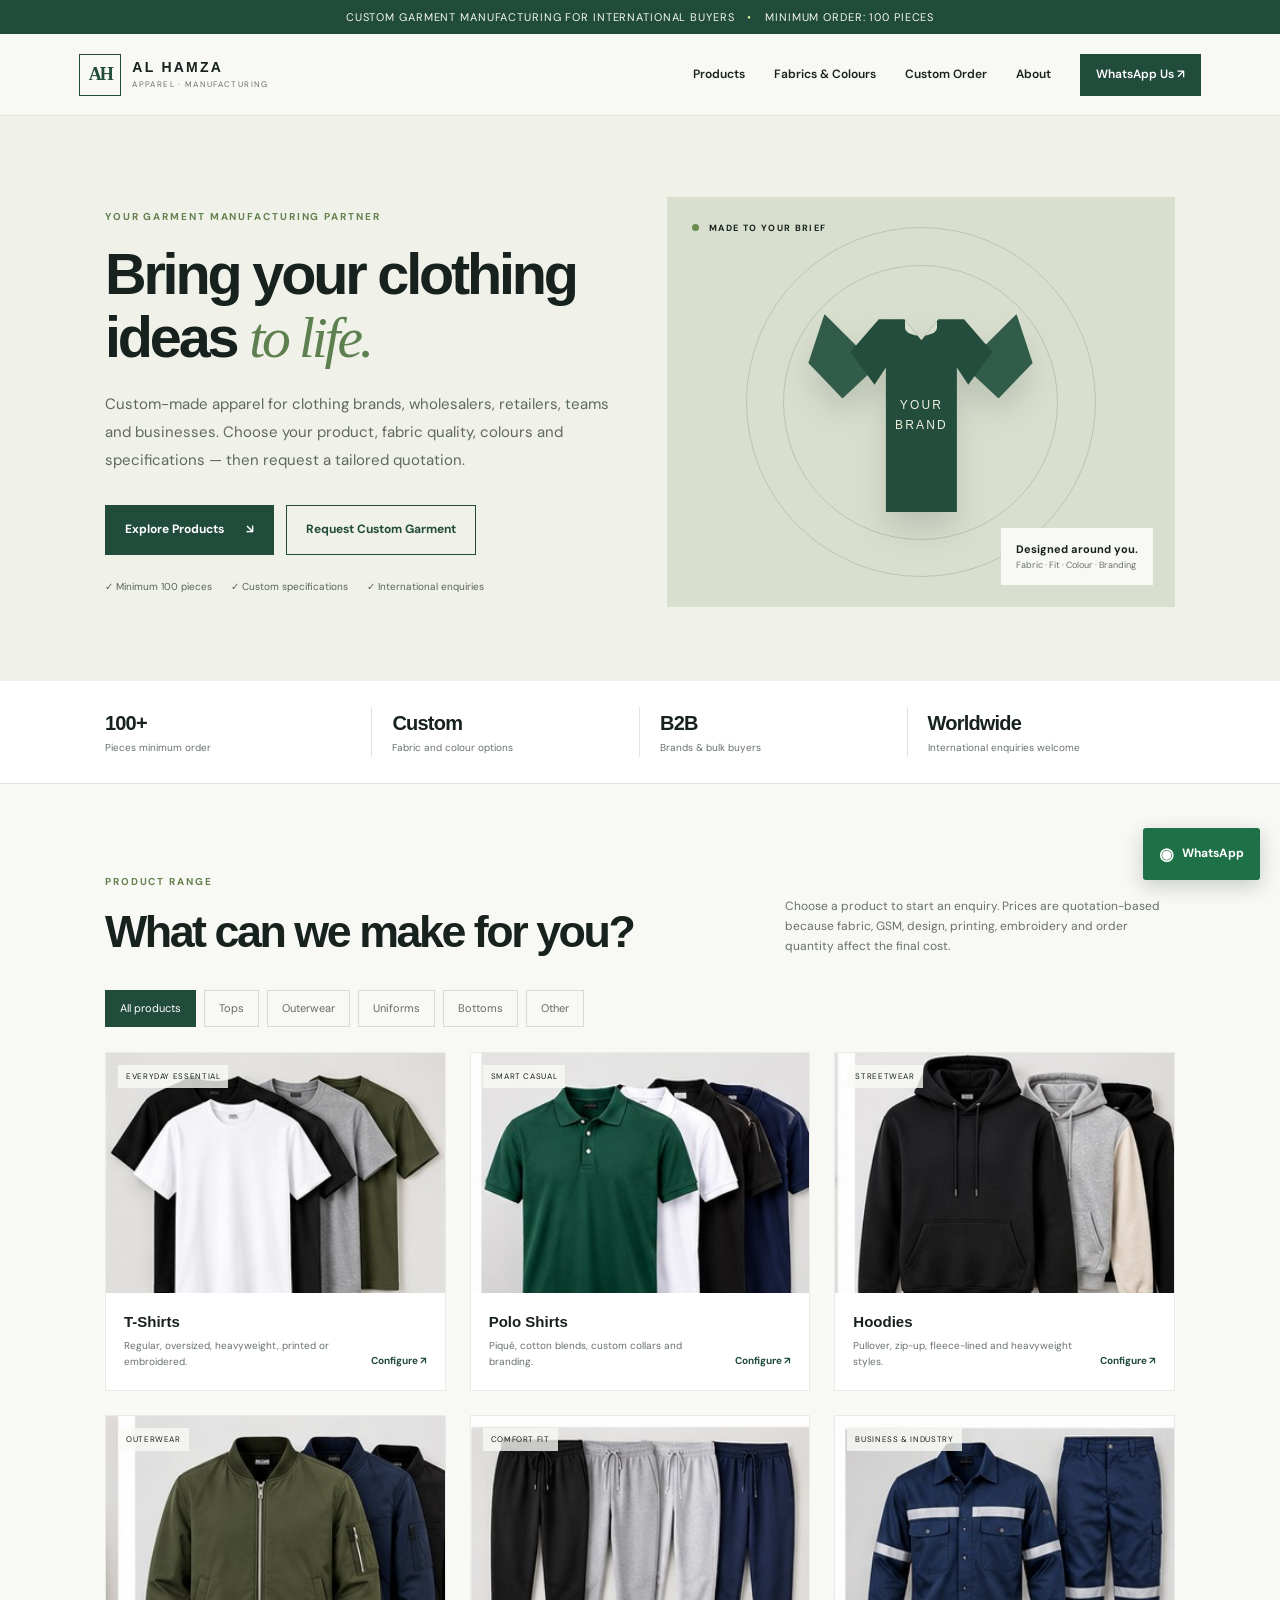
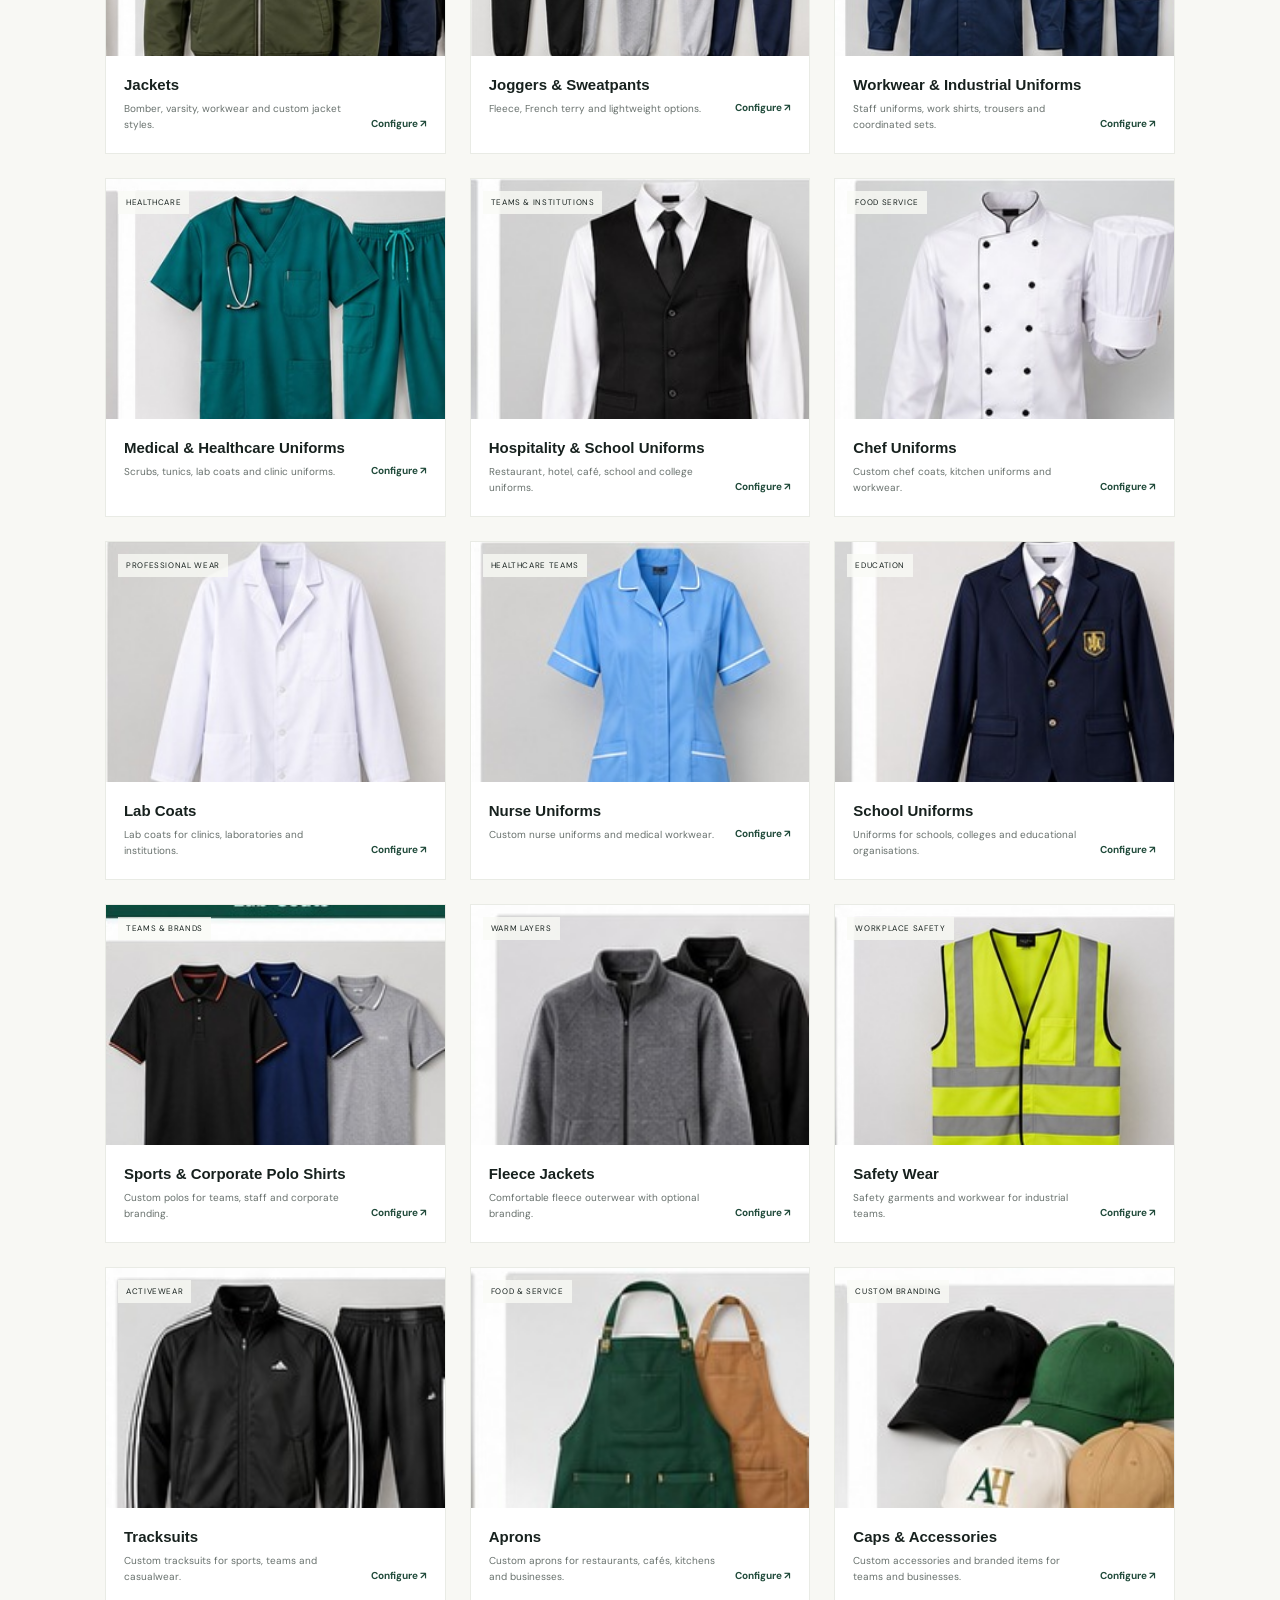
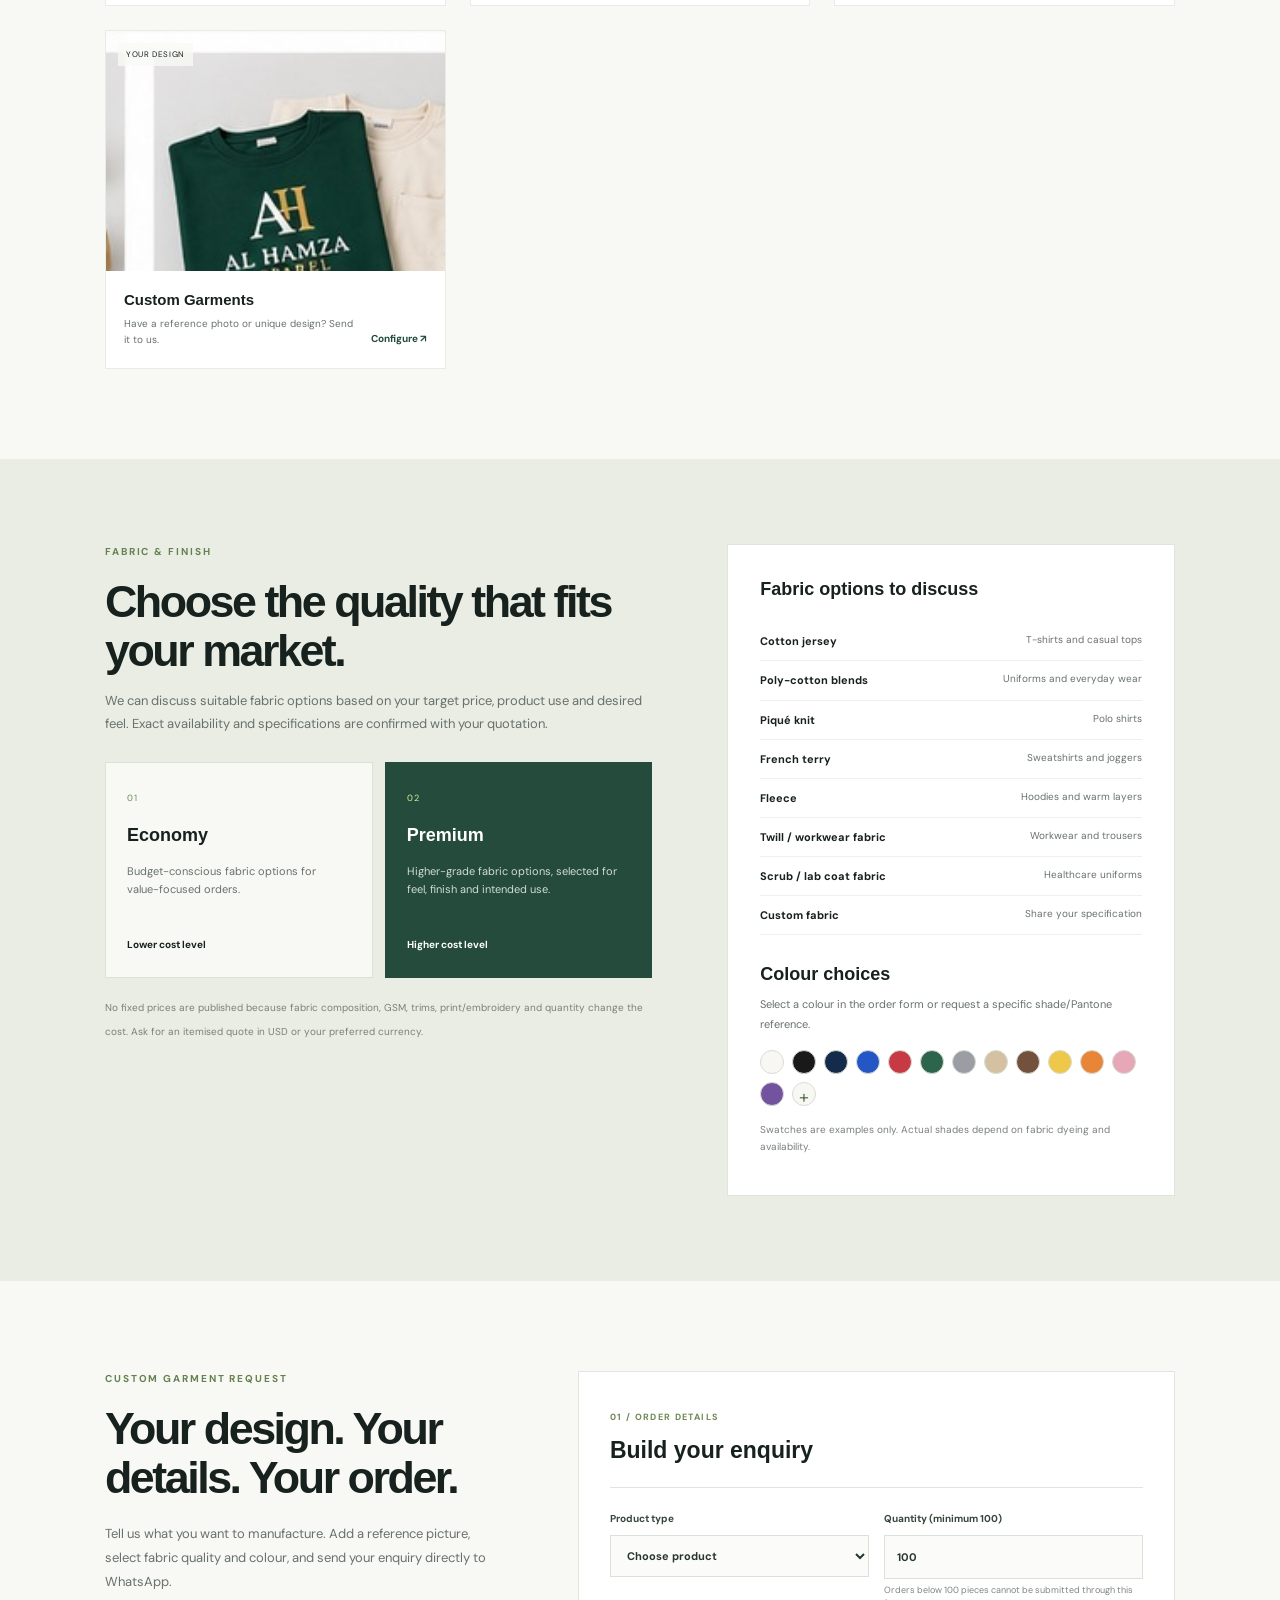
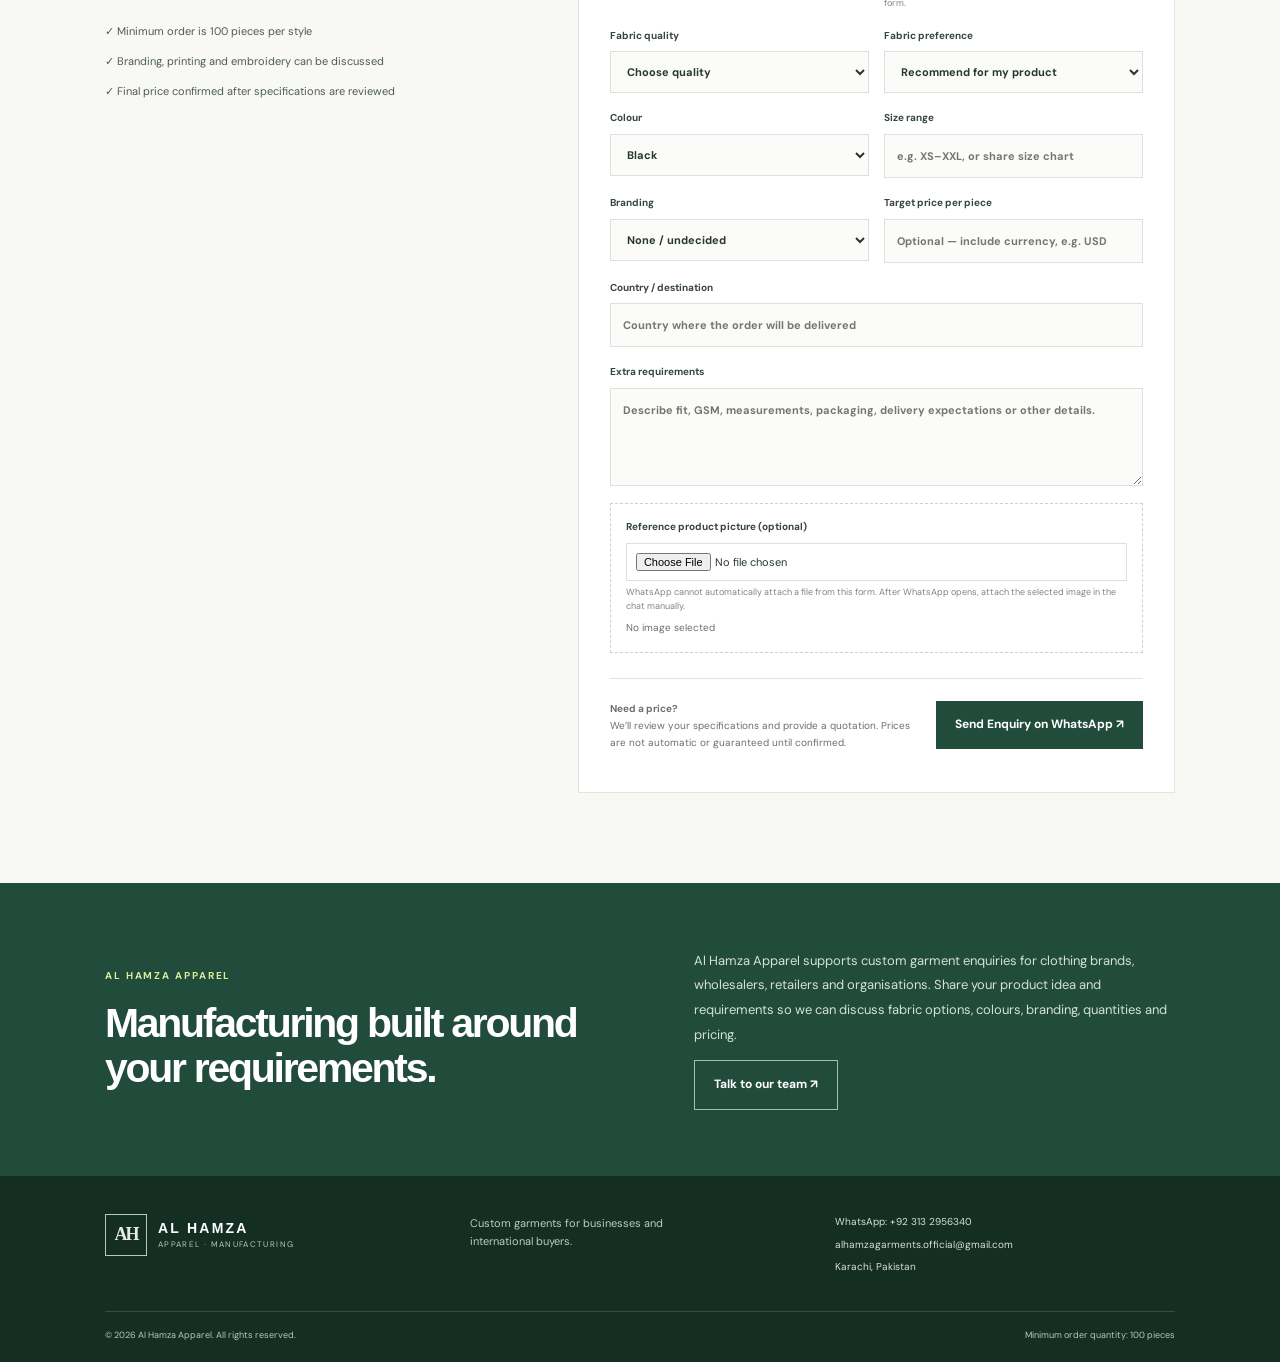
==== commit de169738: "Create index.html" ====
--- a/index.html
+++ b/index.html
@@ -4,24 +4,69 @@
   <meta charset="utf-8">
   <meta name="viewport" content="width=device-width, initial-scale=1">
   <meta name="description" content="Al Hamza Apparel manufactures custom garments for clothing brands, wholesalers, businesses and international buyers. Minimum order 100 pieces.">
+  <meta name="theme-color" content="#123c2d">
   <title>Al Hamza Apparel | Custom Garment Manufacturing</title>
   <link rel="preconnect" href="https://fonts.googleapis.com">
   <link rel="preconnect" href="https://fonts.gstatic.com" crossorigin>
   <link href="https://fonts.googleapis.com/css2?family=DM+Sans:wght@400;500;600;700&family=Manrope:wght@400;500;600;700;800&display=swap" rel="stylesheet">
   <link rel="stylesheet" href="./style.css">
+
+  <style>
+    .product-visual {
+      position: relative;
+      overflow: hidden;
+      min-height: 240px;
+      background: #f3f1e9;
+    }
+
+    .product-photo {
+      display: block;
+      width: 100%;
+      height: 260px;
+      object-fit: cover;
+      object-position: center;
+    }
+
+    .product-visual .product-tag {
+      position: absolute;
+      z-index: 2;
+      top: 12px;
+      left: 12px;
+    }
+
+    .product-card[hidden] {
+      display: none !important;
+    }
+  </style>
+
   <script src="./app.js" defer></script>
 </head>
+
 <body>
-  <div class="topbar">Custom garment manufacturing for international buyers <span>•</span> Minimum order: 100 pieces</div>
+  <div class="topbar">
+    Custom garment manufacturing for international buyers
+    <span>•</span> Minimum order: 100 pieces
+  </div>
+
   <header class="site-header">
     <a class="brand" href="#home" aria-label="Al Hamza Apparel home">
       <span class="brand-mark">AH</span>
-      <span><strong>AL HAMZA</strong><small>APPAREL · MANUFACTURING</small></span>
+      <span>
+        <strong>AL HAMZA</strong>
+        <small>APPAREL · MANUFACTURING</small>
+      </span>
     </a>
-    <button class="menu-toggle" id="menuToggle" aria-label="Open navigation" aria-expanded="false">☰</button>
+
+    <button class="menu-toggle" id="menuToggle"
+      aria-label="Open navigation" aria-expanded="false" type="button">☰</button>
+
     <nav id="mainNav">
-      <a href="#products">Products</a><a href="#fabrics">Fabrics & Colours</a><a href="#custom">Custom Order</a><a href="#about">About</a>
-      <a class="nav-cta" href="https://wa.me/923132956340" target="_blank" rel="noopener">WhatsApp Us ↗</a>
+      <a href="#products">Products</a>
+      <a href="#fabrics">Fabrics &amp; Colours</a>
+      <a href="#custom">Custom Order</a>
+      <a href="#about">About</a>
+      <a class="nav-cta" href="https://wa.me/923132956340"
+        target="_blank" rel="noopener">WhatsApp Us ↗</a>
     </nav>
   </header>
 
@@ -30,70 +75,627 @@
       <div class="hero-copy">
         <p class="eyebrow">YOUR GARMENT MANUFACTURING PARTNER</p>
         <h1>Bring your clothing ideas <em>to life.</em></h1>
-        <p class="hero-intro">Custom-made apparel for clothing brands, wholesalers, retailers, teams and businesses. Choose your product, fabric quality, colours and specifications — then request a tailored quotation.</p>
-        <div class="hero-actions"><a class="button button-dark" href="#products">Explore Products <span>↘</span></a><a class="button button-light" href="#custom">Request Custom Garment</a></div>
-        <div class="hero-points"><span>✓ Minimum 100 pieces</span><span>✓ Custom specifications</span><span>✓ International enquiries</span></div>
-      </div>
+        <p class="hero-intro">
+          Custom-made apparel for clothing brands, wholesalers, retailers,
+          teams and businesses. Choose your product, fabric quality, colours
+          and specifications — then request a tailored quotation.
+        </p>
+
+        <div class="hero-actions">
+          <a class="button button-dark" href="#products">
+            Explore Products <span>↘</span>
+          </a>
+          <a class="button button-light" href="#custom">
+            Request Custom Garment
+          </a>
+        </div>
+
+        <div class="hero-points">
+          <span>✓ Minimum 100 pieces</span>
+          <span>✓ Custom specifications</span>
+          <span>✓ International enquiries</span>
+        </div>
+      </div>
+
       <div class="hero-art" aria-label="Garment manufacturing showcase">
-        <div class="hero-shape shape-one"></div><div class="hero-shape shape-two"></div>
-        <div class="hero-label"><span class="label-dot"></span> MADE TO YOUR BRIEF</div>
+        <div class="hero-shape shape-one"></div>
+        <div class="hero-shape shape-two"></div>
+        <div class="hero-label">
+          <span class="label-dot"></span> MADE TO YOUR BRIEF
+        </div>
+
         <div class="garment-illustration">
-          <div class="shirt-sleeve sleeve-left"></div><div class="shirt-sleeve sleeve-right"></div>
-          <div class="shirt-body"><div class="shirt-neck"></div><span>YOUR<br>BRAND</span></div>
-        </div>
-        <div class="hero-note"><strong>Designed around you.</strong><small>Fabric · Fit · Colour · Branding</small></div>
+          <div class="shirt-sleeve sleeve-left"></div>
+          <div class="shirt-sleeve sleeve-right"></div>
+          <div class="shirt-body">
+            <div class="shirt-neck"></div>
+            <span>YOUR<br>BRAND</span>
+          </div>
+        </div>
+
+        <div class="hero-note">
+          <strong>Designed around you.</strong>
+          <small>Fabric · Fit · Colour · Branding</small>
+        </div>
       </div>
     </section>
 
-    <section class="trust-strip"><div><strong>100+</strong><span>Pieces minimum order</span></div><div><strong>Custom</strong><span>Fabric and colour options</span></div><div><strong>B2B</strong><span>Brands & bulk buyers</span></div><div><strong>Worldwide</strong><span>International enquiries welcome</span></div></section>
+    <section class="trust-strip">
+      <div><strong>100+</strong><span>Pieces minimum order</span></div>
+      <div><strong>Custom</strong><span>Fabric and colour options</span></div>
+      <div><strong>B2B</strong><span>Brands &amp; bulk buyers</span></div>
+      <div><strong>Worldwide</strong><span>International enquiries welcome</span></div>
+    </section>
 
     <section class="section products-section" id="products">
-      <div class="section-heading"><div><p class="eyebrow">PRODUCT RANGE</p><h2>What can we make for you?</h2></div><p>Choose a product to start an enquiry. Prices are quotation-based because fabric, GSM, design, printing, embroidery and order quantity affect the final cost.</p></div>
+      <div class="section-heading">
+        <div>
+          <p class="eyebrow">PRODUCT RANGE</p>
+          <h2>What can we make for you?</h2>
+        </div>
+        <p>
+          Choose a product to start an enquiry. Prices are quotation-based
+          because fabric, GSM, design, printing, embroidery and order quantity
+          affect the final cost.
+        </p>
+      </div>
+
       <div class="filters" role="group" aria-label="Filter products">
-        <button class="filter active" data-filter="all">All products</button><button class="filter" data-filter="tops">Tops</button><button class="filter" data-filter="outerwear">Outerwear</button><button class="filter" data-filter="uniforms">Uniforms</button><button class="filter" data-filter="bottoms">Bottoms</button><button class="filter" data-filter="other">Other</button>
-      </div>
+        <button class="filter active" data-filter="all" type="button">All products</button>
+        <button class="filter" data-filter="tops" type="button">Tops</button>
+        <button class="filter" data-filter="outerwear" type="button">Outerwear</button>
+        <button class="filter" data-filter="uniforms" type="button">Uniforms</button>
+        <button class="filter" data-filter="bottoms" type="button">Bottoms</button>
+        <button class="filter" data-filter="other" type="button">Other</button>
+      </div>
+
       <div class="product-grid" id="productGrid">
-        <article class="product-card" data-category="tops" data-product="T-Shirts"><div class="product-visual visual-tee"><span class="product-tag">Everyday essential</span><div class="mini-shirt"><i></i></div></div><div class="product-info"><div><h3>T-Shirts</h3><p>Regular, oversized, heavyweight, printed or embroidered.</p></div><button class="text-link choose-product" data-product="T-Shirts">Configure ↗</button></div></article>
-        <article class="product-card" data-category="tops" data-product="Polo Shirts"><div class="product-visual visual-polo"><span class="product-tag">Smart casual</span><div class="mini-shirt polo"><i></i><b></b></div></div><div class="product-info"><div><h3>Polo Shirts</h3><p>Piqué, cotton blends, custom collars and branding.</p></div><button class="text-link choose-product" data-product="Polo Shirts">Configure ↗</button></div></article>
-        <article class="product-card" data-category="outerwear" data-product="Hoodies"><div class="product-visual visual-hoodie"><span class="product-tag">Streetwear</span><div class="mini-hoodie"><i></i><b></b></div></div><div class="product-info"><div><h3>Hoodies</h3><p>Pullover, zip-up, fleece-lined and heavyweight styles.</p></div><button class="text-link choose-product" data-product="Hoodies">Configure ↗</button></div></article>
-        <article class="product-card" data-category="outerwear" data-product="Jackets"><div class="product-visual visual-jacket"><span class="product-tag">Outerwear</span><div class="mini-jacket"><i></i><b></b></div></div><div class="product-info"><div><h3>Jackets</h3><p>Bomber, varsity, workwear and custom jacket styles.</p></div><button class="text-link choose-product" data-product="Jackets">Configure ↗</button></div></article>
-        <article class="product-card" data-category="bottoms" data-product="Joggers & Sweatpants"><div class="product-visual visual-bottom"><span class="product-tag">Comfort fit</span><div class="mini-pants"><i></i></div></div><div class="product-info"><div><h3>Joggers & Sweatpants</h3><p>Fleece, French terry and lightweight options.</p></div><button class="text-link choose-product" data-product="Joggers & Sweatpants">Configure ↗</button></div></article>
-        <article class="product-card" data-category="uniforms" data-product="Workwear & Industrial Uniforms"><div class="product-visual visual-work"><span class="product-tag">Business & industry</span><div class="mini-work"><i></i><b></b></div></div><div class="product-info"><div><h3>Workwear & Industrial Uniforms</h3><p>Staff uniforms, work shirts, trousers and coordinated sets.</p></div><button class="text-link choose-product" data-product="Workwear & Industrial Uniforms">Configure ↗</button></div></article>
-        <article class="product-card" data-category="uniforms" data-product="Medical & Healthcare Uniforms"><div class="product-visual visual-med"><span class="product-tag">Healthcare</span><div class="mini-scrub"><i></i><b></b></div></div><div class="product-info"><div><h3>Medical & Healthcare Uniforms</h3><p>Scrubs, tunics, lab coats and clinic uniforms.</p></div><button class="text-link choose-product" data-product="Medical & Healthcare Uniforms">Configure ↗</button></div></article>
-        <article class="product-card" data-category="uniforms" data-product="Hospitality & School Uniforms"><div class="product-visual visual-uniform"><span class="product-tag">Teams & institutions</span><div class="mini-uniform"><i></i><b></b></div></div><div class="product-info"><div><h3>Hospitality & School Uniforms</h3><p>Restaurant, hotel, café, school and college uniforms.</p></div><button class="text-link choose-product" data-product="Hospitality & School Uniforms">Configure ↗</button></div></article>
-        <article class="product-card" data-category="other" data-product="Custom Garments"><div class="product-visual visual-custom"><span class="product-tag">Your design</span><div class="custom-symbol">＋</div></div><div class="product-info"><div><h3>Custom Garments</h3><p>Have a reference photo or unique design? Send it to us.</p></div><button class="text-link choose-product" data-product="Custom Garments">Configure ↗</button></div></article>
+
+        <article class="product-card" data-category="tops" data-product="T-Shirts">
+          <div class="product-visual">
+            <img class="product-photo" src="./t-shirts.jpg" alt="Custom T-shirts" loading="lazy">
+            <span class="product-tag">Everyday essential</span>
+          </div>
+          <div class="product-info">
+            <div>
+              <h3>T-Shirts</h3>
+              <p>Regular, oversized, heavyweight, printed or embroidered.</p>
+            </div>
+            <button class="text-link choose-product" data-product="T-Shirts" type="button">Configure ↗</button>
+          </div>
+        </article>
+
+        <article class="product-card" data-category="tops" data-product="Polo Shirts">
+          <div class="product-visual">
+            <img class="product-photo" src="./polo-shirts.jpg" alt="Custom polo shirts" loading="lazy">
+            <span class="product-tag">Smart casual</span>
+          </div>
+          <div class="product-info">
+            <div>
+              <h3>Polo Shirts</h3>
+              <p>Piqué, cotton blends, custom collars and branding.</p>
+            </div>
+            <button class="text-link choose-product" data-product="Polo Shirts" type="button">Configure ↗</button>
+          </div>
+        </article>
+
+        <article class="product-card" data-category="outerwear" data-product="Hoodies">
+          <div class="product-visual">
+            <img class="product-photo" src="./hoodies.jpg" alt="Custom hoodies" loading="lazy">
+            <span class="product-tag">Streetwear</span>
+          </div>
+          <div class="product-info">
+            <div>
+              <h3>Hoodies</h3>
+              <p>Pullover, zip-up, fleece-lined and heavyweight styles.</p>
+            </div>
+            <button class="text-link choose-product" data-product="Hoodies" type="button">Configure ↗</button>
+          </div>
+        </article>
+
+        <article class="product-card" data-category="outerwear" data-product="Jackets">
+          <div class="product-visual">
+            <img class="product-photo" src="./jackets.jpg" alt="Custom jackets" loading="lazy">
+            <span class="product-tag">Outerwear</span>
+          </div>
+          <div class="product-info">
+            <div>
+              <h3>Jackets</h3>
+              <p>Bomber, varsity, workwear and custom jacket styles.</p>
+            </div>
+            <button class="text-link choose-product" data-product="Jackets" type="button">Configure ↗</button>
+          </div>
+        </article>
+
+        <article class="product-card" data-category="bottoms" data-product="Joggers &amp; Sweatpants">
+          <div class="product-visual">
+            <img class="product-photo" src="./joggers-sweatpants.jpg" alt="Joggers and sweatpants" loading="lazy">
+            <span class="product-tag">Comfort fit</span>
+          </div>
+          <div class="product-info">
+            <div>
+              <h3>Joggers &amp; Sweatpants</h3>
+              <p>Fleece, French terry and lightweight options.</p>
+            </div>
+            <button class="text-link choose-product" data-product="Joggers &amp; Sweatpants" type="button">Configure ↗</button>
+          </div>
+        </article>
+
+        <article class="product-card" data-category="uniforms" data-product="Workwear &amp; Industrial Uniforms">
+          <div class="product-visual">
+            <img class="product-photo" src="./workwear-industrial-uniforms.jpg" alt="Workwear and industrial uniforms" loading="lazy">
+            <span class="product-tag">Business &amp; industry</span>
+          </div>
+          <div class="product-info">
+            <div>
+              <h3>Workwear &amp; Industrial Uniforms</h3>
+              <p>Staff uniforms, work shirts, trousers and coordinated sets.</p>
+            </div>
+            <button class="text-link choose-product" data-product="Workwear &amp; Industrial Uniforms" type="button">Configure ↗</button>
+          </div>
+        </article>
+
+        <article class="product-card" data-category="uniforms" data-product="Medical &amp; Healthcare Uniforms">
+          <div class="product-visual">
+            <img class="product-photo" src="./medical-healthcare-uniforms.jpg" alt="Medical and healthcare uniforms" loading="lazy">
+            <span class="product-tag">Healthcare</span>
+          </div>
+          <div class="product-info">
+            <div>
+              <h3>Medical &amp; Healthcare Uniforms</h3>
+              <p>Scrubs, tunics, lab coats and clinic uniforms.</p>
+            </div>
+            <button class="text-link choose-product" data-product="Medical &amp; Healthcare Uniforms" type="button">Configure ↗</button>
+          </div>
+        </article>
+
+        <article class="product-card" data-category="uniforms" data-product="Hospitality &amp; School Uniforms">
+          <div class="product-visual">
+            <img class="product-photo" src="./hospitality-uniforms.jpg" alt="Hospitality uniforms" loading="lazy">
+            <span class="product-tag">Teams &amp; institutions</span>
+          </div>
+          <div class="product-info">
+            <div>
+              <h3>Hospitality &amp; School Uniforms</h3>
+              <p>Restaurant, hotel, café, school and college uniforms.</p>
+            </div>
+            <button class="text-link choose-product" data-product="Hospitality &amp; School Uniforms" type="button">Configure ↗</button>
+          </div>
+        </article>
+
+        <article class="product-card" data-category="uniforms" data-product="Chef Uniforms">
+          <div class="product-visual">
+            <img class="product-photo" src="./chef-uniforms.jpg" alt="Chef uniforms" loading="lazy">
+            <span class="product-tag">Food service</span>
+          </div>
+          <div class="product-info">
+            <div>
+              <h3>Chef Uniforms</h3>
+              <p>Custom chef coats, kitchen uniforms and workwear.</p>
+            </div>
+            <button class="text-link choose-product" data-product="Chef Uniforms" type="button">Configure ↗</button>
+          </div>
+        </article>
+
+        <article class="product-card" data-category="uniforms" data-product="Lab Coats">
+          <div class="product-visual">
+            <img class="product-photo" src="./lab-coats.jpg" alt="Lab coats" loading="lazy">
+            <span class="product-tag">Professional wear</span>
+          </div>
+          <div class="product-info">
+            <div>
+              <h3>Lab Coats</h3>
+              <p>Lab coats for clinics, laboratories and institutions.</p>
+            </div>
+            <button class="text-link choose-product" data-product="Lab Coats" type="button">Configure ↗</button>
+          </div>
+        </article>
+
+        <article class="product-card" data-category="uniforms" data-product="Nurse Uniforms">
+          <div class="product-visual">
+            <img class="product-photo" src="./nurse-uniforms.jpg" alt="Nurse uniforms" loading="lazy">
+            <span class="product-tag">Healthcare teams</span>
+          </div>
+          <div class="product-info">
+            <div>
+              <h3>Nurse Uniforms</h3>
+              <p>Custom nurse uniforms and medical workwear.</p>
+            </div>
+            <button class="text-link choose-product" data-product="Nurse Uniforms" type="button">Configure ↗</button>
+          </div>
+        </article>
+
+        <article class="product-card" data-category="uniforms" data-product="School Uniforms">
+          <div class="product-visual">
+            <img class="product-photo" src="./school-uniforms.jpg" alt="School uniforms" loading="lazy">
+            <span class="product-tag">Education</span>
+          </div>
+          <div class="product-info">
+            <div>
+              <h3>School Uniforms</h3>
+              <p>Uniforms for schools, colleges and educational organisations.</p>
+            </div>
+            <button class="text-link choose-product" data-product="School Uniforms" type="button">Configure ↗</button>
+          </div>
+        </article>
+
+        <article class="product-card" data-category="tops" data-product="Sports &amp; Corporate Polo Shirts">
+          <div class="product-visual">
+            <img class="product-photo" src="./sports-corporate-polo-shirts.jpg" alt="Sports and corporate polo shirts" loading="lazy">
+            <span class="product-tag">Teams &amp; brands</span>
+          </div>
+          <div class="product-info">
+            <div>
+              <h3>Sports &amp; Corporate Polo Shirts</h3>
+              <p>Custom polos for teams, staff and corporate branding.</p>
+            </div>
+            <button class="text-link choose-product" data-product="Sports &amp; Corporate Polo Shirts" type="button">Configure ↗</button>
+          </div>
+        </article>
+
+        <article class="product-card" data-category="outerwear" data-product="Fleece Jackets">
+          <div class="product-visual">
+            <img class="product-photo" src="./fleece-jackets.jpg" alt="Fleece jackets" loading="lazy">
+            <span class="product-tag">Warm layers</span>
+          </div>
+          <div class="product-info">
+            <div>
+              <h3>Fleece Jackets</h3>
+              <p>Comfortable fleece outerwear with optional branding.</p>
+            </div>
+            <button class="text-link choose-product" data-product="Fleece Jackets" type="button">Configure ↗</button>
+          </div>
+        </article>
+
+        <article class="product-card" data-category="uniforms" data-product="Safety Wear">
+          <div class="product-visual">
+            <img class="product-photo" src="./safety-wear.jpg" alt="Safety wear" loading="lazy">
+            <span class="product-tag">Workplace safety</span>
+          </div>
+          <div class="product-info">
+            <div>
+              <h3>Safety Wear</h3>
+              <p>Safety garments and workwear for industrial teams.</p>
+            </div>
+            <button class="text-link choose-product" data-product="Safety Wear" type="button">Configure ↗</button>
+          </div>
+        </article>
+
+        <article class="product-card" data-category="bottoms" data-product="Tracksuits">
+          <div class="product-visual">
+            <img class="product-photo" src="./tracksuits.jpg" alt="Custom tracksuits" loading="lazy">
+            <span class="product-tag">Activewear</span>
+          </div>
+          <div class="product-info">
+            <div>
+              <h3>Tracksuits</h3>
+              <p>Custom tracksuits for sports, teams and casualwear.</p>
+            </div>
+            <button class="text-link choose-product" data-product="Tracksuits" type="button">Configure ↗</button>
+          </div>
+        </article>
+
+        <article class="product-card" data-category="other" data-product="Aprons">
+          <div class="product-visual">
+            <img class="product-photo" src="./aprons.jpg" alt="Custom aprons" loading="lazy">
+            <span class="product-tag">Food &amp; service</span>
+          </div>
+          <div class="product-info">
+            <div>
+              <h3>Aprons</h3>
+              <p>Custom aprons for restaurants, cafés, kitchens and businesses.</p>
+            </div>
+            <button class="text-link choose-product" data-product="Aprons" type="button">Configure ↗</button>
+          </div>
+        </article>
+
+        <article class="product-card" data-category="other" data-product="Caps &amp; Accessories">
+          <div class="product-visual">
+            <img class="product-photo" src="./caps-accessories.jpg" alt="Caps and accessories" loading="lazy">
+            <span class="product-tag">Custom branding</span>
+          </div>
+          <div class="product-info">
+            <div>
+              <h3>Caps &amp; Accessories</h3>
+              <p>Custom accessories and branded items for teams and businesses.</p>
+            </div>
+            <button class="text-link choose-product" data-product="Caps &amp; Accessories" type="button">Configure ↗</button>
+          </div>
+        </article>
+
+        <article class="product-card" data-category="other" data-product="Custom Garments">
+          <div class="product-visual">
+            <img class="product-photo" src="./custom-garments.jpg" alt="Custom garment manufacturing" loading="lazy">
+            <span class="product-tag">Your design</span>
+          </div>
+          <div class="product-info">
+            <div>
+              <h3>Custom Garments</h3>
+              <p>Have a reference photo or unique design? Send it to us.</p>
+            </div>
+            <button class="text-link choose-product" data-product="Custom Garments" type="button">Configure ↗</button>
+          </div>
+        </article>
+
       </div>
     </section>
 
-    <section class="fabric-section" id="fabrics"><div class="fabric-layout"><div><p class="eyebrow">FABRIC & FINISH</p><h2>Choose the quality that fits your market.</h2><p class="muted">We can discuss suitable fabric options based on your target price, product use and desired feel. Exact availability and specifications are confirmed with your quotation.</p><div class="quality-cards"><div class="quality-card"><span class="quality-number">01</span><h3>Economy</h3><p>Budget-conscious fabric options for value-focused orders.</p><strong>Lower cost level</strong></div><div class="quality-card premium"><span class="quality-number">02</span><h3>Premium</h3><p>Higher-grade fabric options, selected for feel, finish and intended use.</p><strong>Higher cost level</strong></div></div><small class="fine-print">No fixed prices are published because fabric composition, GSM, trims, print/embroidery and quantity change the cost. Ask for an itemised quote in USD or your preferred currency.</small></div>
-      <div class="fabric-panel"><h3>Fabric options to discuss</h3><ul class="fabric-list"><li><span>Cotton jersey</span><small>T-shirts and casual tops</small></li><li><span>Poly-cotton blends</span><small>Uniforms and everyday wear</small></li><li><span>Piqué knit</span><small>Polo shirts</small></li><li><span>French terry</span><small>Sweatshirts and joggers</small></li><li><span>Fleece</span><small>Hoodies and warm layers</small></li><li><span>Twill / workwear fabric</span><small>Workwear and trousers</small></li><li><span>Scrub / lab coat fabric</span><small>Healthcare uniforms</small></li><li><span>Custom fabric</span><small>Share your specification</small></li></ul>
-      <h3 class="colour-title">Colour choices</h3><p class="muted small-copy">Select a colour in the order form or request a specific shade/Pantone reference.</p><div class="colour-swatches" aria-label="Example colour palette"><span title="White" style="background:#f8f7f3"></span><span title="Black" style="background:#191919"></span><span title="Navy" style="background:#142b4b"></span><span title="Royal blue" style="background:#2457c5"></span><span title="Red" style="background:#c83a43"></span><span title="Green" style="background:#2d654c"></span><span title="Grey" style="background:#9a9da3"></span><span title="Beige" style="background:#d4c1a2"></span><span title="Brown" style="background:#73513d"></span><span title="Yellow" style="background:#edc84a"></span><span title="Orange" style="background:#e98539"></span><span title="Pink" style="background:#e6a7b7"></span><span title="Purple" style="background:#7352a0"></span><span title="Custom colour" class="custom-swatch">+</span></div><p class="fine-print">Swatches are examples only. Actual shades depend on fabric dyeing and availability.</p></div></div></section>
-
-    <section class="section custom-section" id="custom"><div class="custom-intro"><p class="eyebrow">CUSTOM GARMENT REQUEST</p><h2>Your design. Your details. Your order.</h2><p>Tell us what you want to manufacture. Add a reference picture, select fabric quality and colour, and send your enquiry directly to WhatsApp.</p><div class="custom-benefits"><span>✓ Minimum order is 100 pieces per style</span><span>✓ Branding, printing and embroidery can be discussed</span><span>✓ Final price confirmed after specifications are reviewed</span></div></div>
+    <section class="fabric-section" id="fabrics">
+      <div class="fabric-layout">
+        <div>
+          <p class="eyebrow">FABRIC &amp; FINISH</p>
+          <h2>Choose the quality that fits your market.</h2>
+          <p class="muted">
+            We can discuss suitable fabric options based on your target price,
+            product use and desired feel. Exact availability and specifications
+            are confirmed with your quotation.
+          </p>
+
+          <div class="quality-cards">
+            <div class="quality-card">
+              <span class="quality-number">01</span>
+              <h3>Economy</h3>
+              <p>Budget-conscious fabric options for value-focused orders.</p>
+              <strong>Lower cost level</strong>
+            </div>
+
+            <div class="quality-card premium">
+              <span class="quality-number">02</span>
+              <h3>Premium</h3>
+              <p>Higher-grade fabric options, selected for feel, finish and intended use.</p>
+              <strong>Higher cost level</strong>
+            </div>
+          </div>
+
+          <small class="fine-print">
+            No fixed prices are published because fabric composition, GSM,
+            trims, print/embroidery and quantity change the cost. Ask for an
+            itemised quote in USD or your preferred currency.
+          </small>
+        </div>
+
+        <div class="fabric-panel">
+          <h3>Fabric options to discuss</h3>
+          <ul class="fabric-list">
+            <li><span>Cotton jersey</span><small>T-shirts and casual tops</small></li>
+            <li><span>Poly-cotton blends</span><small>Uniforms and everyday wear</small></li>
+            <li><span>Piqué knit</span><small>Polo shirts</small></li>
+            <li><span>French terry</span><small>Sweatshirts and joggers</small></li>
+            <li><span>Fleece</span><small>Hoodies and warm layers</small></li>
+            <li><span>Twill / workwear fabric</span><small>Workwear and trousers</small></li>
+            <li><span>Scrub / lab coat fabric</span><small>Healthcare uniforms</small></li>
+            <li><span>Custom fabric</span><small>Share your specification</small></li>
+          </ul>
+
+          <h3 class="colour-title">Colour choices</h3>
+          <p class="muted small-copy">
+            Select a colour in the order form or request a specific shade/Pantone reference.
+          </p>
+
+          <div class="colour-swatches" aria-label="Example colour palette">
+            <span title="White" style="background:#f8f7f3"></span>
+            <span title="Black" style="background:#191919"></span>
+            <span title="Navy" style="background:#142b4b"></span>
+            <span title="Royal blue" style="background:#2457c5"></span>
+            <span title="Red" style="background:#c83a43"></span>
+            <span title="Green" style="background:#2d654c"></span>
+            <span title="Grey" style="background:#9a9da3"></span>
+            <span title="Beige" style="background:#d4c1a2"></span>
+            <span title="Brown" style="background:#73513d"></span>
+            <span title="Yellow" style="background:#edc84a"></span>
+            <span title="Orange" style="background:#e98539"></span>
+            <span title="Pink" style="background:#e6a7b7"></span>
+            <span title="Purple" style="background:#7352a0"></span>
+            <span title="Custom colour" class="custom-swatch">+</span>
+          </div>
+
+          <p class="fine-print">
+            Swatches are examples only. Actual shades depend on fabric dyeing and availability.
+          </p>
+        </div>
+      </div>
+    </section>
+
+    <section class="section custom-section" id="custom">
+      <div class="custom-intro">
+        <p class="eyebrow">CUSTOM GARMENT REQUEST</p>
+        <h2>Your design. Your details. Your order.</h2>
+        <p>
+          Tell us what you want to manufacture. Add a reference picture,
+          select fabric quality and colour, and send your enquiry directly to WhatsApp.
+        </p>
+        <div class="custom-benefits">
+          <span>✓ Minimum order is 100 pieces per style</span>
+          <span>✓ Branding, printing and embroidery can be discussed</span>
+          <span>✓ Final price confirmed after specifications are reviewed</span>
+        </div>
+      </div>
+
       <form id="orderForm" class="order-form">
-        <div class="form-title"><span>01 / ORDER DETAILS</span><h3>Build your enquiry</h3></div>
+        <div class="form-title">
+          <span>01 / ORDER DETAILS</span>
+          <h3>Build your enquiry</h3>
+        </div>
+
         <div class="form-grid">
-          <label>Product type <select id="productType" required><option value="">Choose product</option><option>T-Shirts</option><option>Polo Shirts</option><option>Hoodies</option><option>Jackets</option><option>Joggers & Sweatpants</option><option>Workwear & Industrial Uniforms</option><option>Medical & Healthcare Uniforms</option><option>Hospitality & School Uniforms</option><option>Custom Garments</option><option>Other</option></select></label>
-          <label>Quantity (minimum 100) <input id="quantity" type="number" min="100" step="1" value="100" required><small class="field-help">Orders below 100 pieces cannot be submitted through this form.</small></label>
-          <label>Fabric quality <select id="quality" required><option value="">Choose quality</option><option>Economy / budget-focused</option><option>Standard</option><option>Premium / higher-grade</option><option>Need recommendation</option></select></label>
-          <label>Fabric preference <select id="fabric"><option>Recommend for my product</option><option>Cotton jersey</option><option>Poly-cotton blend</option><option>Piqué knit</option><option>French terry</option><option>Fleece</option><option>Twill / workwear fabric</option><option>Scrub / lab coat fabric</option><option>Other / custom fabric</option></select></label>
-          <label>Colour <select id="colour"><option>Black</option><option>White</option><option>Navy</option><option>Royal blue</option><option>Red</option><option>Green</option><option>Grey</option><option>Beige</option><option>Brown</option><option>Yellow</option><option>Orange</option><option>Pink</option><option>Purple</option><option>Multiple colours</option><option>Custom shade / Pantone</option></select></label>
-          <label>Size range <input id="sizes" type="text" placeholder="e.g. XS–XXL, or share size chart"></label>
-          <label>Branding <select id="branding"><option>None / undecided</option><option>Screen printing</option><option>Embroidery</option><option>Heat transfer</option><option>Woven labels / tags</option><option>Multiple branding methods</option></select></label>
-          <label>Target price per piece <input id="targetPrice" type="text" placeholder="Optional — include currency, e.g. USD"></label>
-          <label class="full-field">Country / destination <input id="country" type="text" placeholder="Country where the order will be delivered"></label>
-          <label class="full-field">Extra requirements <textarea id="details" rows="4" placeholder="Describe fit, GSM, measurements, packaging, delivery expectations or other details."></textarea></label>
-          <div class="full-field upload-wrap"><label for="referenceImage">Reference product picture (optional)</label><input id="referenceImage" type="file" accept="image/*"><small class="field-help">WhatsApp messages cannot automatically attach a file from this form. After WhatsApp opens, attach the selected image in the chat manually.</small><p id="fileName" class="file-name">No image selected</p></div>
-        </div>
-        <div class="form-bottom"><p><strong>Need a price?</strong><br>We’ll review your specifications and provide a quotation. Prices are not automatic or guaranteed until confirmed.</p><button class="button button-dark submit-button" type="submit">Send Enquiry on WhatsApp ↗</button></div>
+          <label>Product type
+            <select id="productType" required>
+              <option value="">Choose product</option>
+              <option>T-Shirts</option>
+              <option>Polo Shirts</option>
+              <option>Hoodies</option>
+              <option>Jackets</option>
+              <option>Joggers &amp; Sweatpants</option>
+              <option>Workwear &amp; Industrial Uniforms</option>
+              <option>Medical &amp; Healthcare Uniforms</option>
+              <option>Hospitality &amp; School Uniforms</option>
+              <option>Chef Uniforms</option>
+              <option>Lab Coats</option>
+              <option>Nurse Uniforms</option>
+              <option>School Uniforms</option>
+              <option>Sports &amp; Corporate Polo Shirts</option>
+              <option>Fleece Jackets</option>
+              <option>Safety Wear</option>
+              <option>Tracksuits</option>
+              <option>Aprons</option>
+              <option>Caps &amp; Accessories</option>
+              <option>Custom Garments</option>
+              <option>Other</option>
+            </select>
+          </label>
+
+          <label>Quantity (minimum 100)
+            <input id="quantity" type="number" min="100" step="1" value="100" required>
+            <small class="field-help">Orders below 100 pieces cannot be submitted through this form.</small>
+          </label>
+
+          <label>Fabric quality
+            <select id="quality" required>
+              <option value="">Choose quality</option>
+              <option>Economy / budget-focused</option>
+              <option>Standard</option>
+              <option>Premium / higher-grade</option>
+              <option>Need recommendation</option>
+            </select>
+          </label>
+
+          <label>Fabric preference
+            <select id="fabric">
+              <option>Recommend for my product</option>
+              <option>Cotton jersey</option>
+              <option>Poly-cotton blend</option>
+              <option>Piqué knit</option>
+              <option>French terry</option>
+              <option>Fleece</option>
+              <option>Twill / workwear fabric</option>
+              <option>Scrub / lab coat fabric</option>
+              <option>Other / custom fabric</option>
+            </select>
+          </label>
+
+          <label>Colour
+            <select id="colour">
+              <option>Black</option>
+              <option>White</option>
+              <option>Navy</option>
+              <option>Royal blue</option>
+              <option>Red</option>
+              <option>Green</option>
+              <option>Grey</option>
+              <option>Beige</option>
+              <option>Brown</option>
+              <option>Yellow</option>
+              <option>Orange</option>
+              <option>Pink</option>
+              <option>Purple</option>
+              <option>Multiple colours</option>
+              <option>Custom shade / Pantone</option>
+            </select>
+          </label>
+
+          <label>Size range
+            <input id="sizes" type="text" placeholder="e.g. XS–XXL, or share size chart">
+          </label>
+
+          <label>Branding
+            <select id="branding">
+              <option>None / undecided</option>
+              <option>Screen printing</option>
+              <option>Embroidery</option>
+              <option>Heat transfer</option>
+              <option>Woven labels / tags</option>
+              <option>Multiple branding methods</option>
+            </select>
+          </label>
+
+          <label>Target price per piece
+            <input id="targetPrice" type="text" placeholder="Optional — include currency, e.g. USD">
+          </label>
+
+          <label class="full-field">Country / destination
+            <input id="country" type="text" placeholder="Country where the order will be delivered">
+          </label>
+
+          <label class="full-field">Extra requirements
+            <textarea id="details" rows="4" placeholder="Describe fit, GSM, measurements, packaging, delivery expectations or other details."></textarea>
+          </label>
+
+          <div class="full-field upload-wrap">
+            <label for="referenceImage">Reference product picture (optional)</label>
+            <input id="referenceImage" type="file" accept="image/*">
+            <small class="field-help">
+              WhatsApp cannot automatically attach a file from this form.
+              After WhatsApp opens, attach the selected image in the chat manually.
+            </small>
+            <p id="fileName" class="file-name">No image selected</p>
+          </div>
+        </div>
+
+        <div class="form-bottom">
+          <p>
+            <strong>Need a price?</strong><br>
+            We’ll review your specifications and provide a quotation.
+            Prices are not automatic or guaranteed until confirmed.
+          </p>
+          <button class="button button-dark submit-button" type="submit">
+            Send Enquiry on WhatsApp ↗
+          </button>
+        </div>
+
         <p id="formMessage" class="form-message" role="status" aria-live="polite"></p>
       </form>
     </section>
 
-    <section class="about-section" id="about"><div><p class="eyebrow">AL HAMZA APPAREL</p><h2>Manufacturing built around your requirements.</h2></div><div><p>Al Hamza Apparel supports custom garment enquiries for clothing brands, wholesalers, retailers and organisations. Share your product idea and requirements so we can discuss fabric options, colours, branding, quantities and pricing.</p><a class="button button-light" href="https://wa.me/923132956340" target="_blank" rel="noopener">Talk to our team ↗</a></div></section>
+    <section class="about-section" id="about">
+      <div>
+        <p class="eyebrow">AL HAMZA APPAREL</p>
+        <h2>Manufacturing built around your requirements.</h2>
+      </div>
+      <div>
+        <p>
+          Al Hamza Apparel supports custom garment enquiries for clothing brands,
+          wholesalers, retailers and organisations. Share your product idea and
+          requirements so we can discuss fabric options, colours, branding,
+          quantities and pricing.
+        </p>
+        <a class="button button-light" href="https://wa.me/923132956340"
+          target="_blank" rel="noopener">Talk to our team ↗</a>
+      </div>
+    </section>
   </main>
 
-  <footer class="footer"><div class="footer-main"><a class="brand footer-brand" href="#home"><span class="brand-mark">AH</span><span><strong>AL HAMZA</strong><small>APPAREL · MANUFACTURING</small></span></a><p>Custom garments for businesses and international buyers.</p><div class="footer-contact"><a href="https://wa.me/923132956340" target="_blank" rel="noopener">WhatsApp: +92 313 2956340</a><a href="mailto:alhamzagarments.official@gmail.com">alhamzagarments.official@gmail.com</a><span>Karachi, Pakistan</span></div></div><div class="footer-bottom"><span>© <span id="year"></span> Al Hamza Apparel. All rights reserved.</span><span>Minimum order quantity: 100 pieces</span></div></footer>
-  <a class="floating-whatsapp" href="https://wa.me/923132956340?text=Hello%20Al%20Hamza%20Apparel%2C%20I%20would%20like%20a%20garment%20manufacturing%20quotation." target="_blank" rel="noopener" aria-label="Chat with Al Hamza Apparel on WhatsApp"><span>◉</span> WhatsApp</a>
+  <footer class="footer">
+    <div class="footer-main">
+      <a class="brand footer-brand" href="#home">
+        <span class="brand-mark">AH</span>
+        <span>
+          <strong>AL HAMZA</strong>
+          <small>APPAREL · MANUFACTURING</small>
+        </span>
+      </a>
+      <p>Custom garments for businesses and international buyers.</p>
+      <div class="footer-contact">
+        <a href="https://wa.me/923132956340" target="_blank" rel="noopener">
+          WhatsApp: +92 313 2956340
+        </a>
+        <a href="mailto:alhamzagarments.official@gmail.com">
+          alhamzagarments.official@gmail.com
+        </a>
+        <span>Karachi, Pakistan</span>
+      </div>
+    </div>
+
+    <div class="footer-bottom">
+      <span>© <span id="year"></span> Al Hamza Apparel. All rights reserved.</span>
+      <span>Minimum order quantity: 100 pieces</span>
+    </div>
+  </footer>
+
+  <a class="floating-whatsapp"
+    href="https://wa.me/923132956340?text=Hello%20Al%20Hamza%20Apparel%2C%20I%20would%20like%20a%20garment%20manufacturing%20quotation."
+    target="_blank" rel="noopener"
+    aria-label="Chat with Al Hamza Apparel on WhatsApp">
+    <span>◉</span> WhatsApp
+  </a>
 </body>
 </html>
--- a/style.css
+++ b/style.css
@@ -0,0 +1 @@
+*{box-sizing:border-box} :root{--ink:#17211e;--muted:#68716d;--paper:#f8f8f4;--white:#fff;--line:#e2e5df;--green:#214b3b;--lime:#d9ed9b;--serif:Georgia,"Times New Roman",serif}html{scroll-behavior:smooth;scroll-padding-top:90px}body{margin:0;background:var(--paper);color:var(--ink);font-family:"DM Sans",Arial,sans-serif;font-size:15px;line-height:1.65}a{color:inherit;text-decoration:none}button,input,select,textarea{font:inherit}.topbar{background:var(--green);color:#f4f7ee;text-align:center;padding:8px 15px;font-size:11px;letter-spacing:.08em;text-transform:uppercase}.topbar span{padding:0 9px;color:var(--lime)}.site-header{height:82px;display:flex;align-items:center;justify-content:space-between;padding:0 6.2%;background:rgba(248,248,244,.96);border-bottom:1px solid var(--line);position:sticky;top:0;z-index:20}.brand{display:flex;align-items:center;gap:11px}.brand-mark{height:42px;width:42px;border:1px solid var(--green);color:var(--green);display:grid;place-items:center;font-family:var(--serif);font-size:18px;font-weight:bold;letter-spacing:-2px}.brand strong{display:block;font-family:Manrope,sans-serif;font-size:14px;letter-spacing:.16em;line-height:1.4}.brand small{display:block;font-size:8px;letter-spacing:.17em;color:var(--muted)}nav{display:flex;align-items:center;gap:29px;font-size:12px;font-weight:600}nav a:not(.nav-cta):hover,.text-link:hover{color:#638a52}.nav-cta{background:var(--green);color:white;padding:11px 16px}.menu-toggle{display:none;border:0;background:none;font-size:24px}.hero{display:grid;grid-template-columns:1fr 1fr;min-height:565px;padding:72px 8.2% 65px;gap:5%;align-items:center;background:#f0f1e9}.eyebrow{font-size:10px;font-weight:700;letter-spacing:.19em;color:#65814f;margin:0 0 17px}.hero h1,.section h2,.fabric-section h2,.custom-intro h2,.about-section h2{font-family:Manrope,sans-serif;font-weight:600;font-size:clamp(36px,4.5vw,62px);line-height:1.1;letter-spacing:-.055em;margin:0 0 22px}.hero h1 em{font-family:var(--serif);font-weight:400;color:#5e8050}.hero-intro{color:#5f6963;max-width:520px;font-size:15px;line-height:1.85}.hero-actions{display:flex;flex-wrap:wrap;gap:12px;margin:30px 0 24px}.button{display:inline-flex;align-items:center;justify-content:center;gap:22px;padding:14px 19px;border:1px solid var(--green);font-size:12px;font-weight:700;cursor:pointer;transition:.2s}.button-dark{background:var(--green);color:white}.button-dark:hover{background:#142f25}.button-light{background:transparent;color:var(--green)}.button-light:hover{background:#e4e9dd}.hero-points{display:flex;flex-wrap:wrap;gap:10px 19px;font-size:10px;color:#56635a}.hero-art{height:410px;position:relative;overflow:hidden;background:#d9dfcf;display:grid;place-items:center}.hero-shape{position:absolute;border:1px solid rgba(35,75,59,.18);border-radius:50%;width:350px;height:350px}.shape-two{width:275px;height:275px}.hero-label{position:absolute;top:24px;left:25px;font-size:9px;letter-spacing:.15em;font-weight:bold;z-index:3}.label-dot{display:inline-block;width:7px;height:7px;background:#6b8d4f;border-radius:50%;margin-right:7px}.garment-illustration{width:235px;height:250px;position:relative;z-index:2;filter:drop-shadow(0 18px 15px rgba(26,50,36,.15))}.shirt-body{position:absolute;left:47px;top:42px;width:142px;height:193px;background:#244d3d;clip-path:polygon(20% 0,38% 0,50% 11%,62% 0,80% 0,100% 17%,83% 34%,75% 25%,75% 100%,25% 100%,25% 25%,17% 34%,0 17%);display:flex;justify-content:center;align-items:center;color:#edf0df;text-align:center;font-family:Manrope,sans-serif;font-size:12px;letter-spacing:.18em;line-height:1.6}.shirt-neck{position:absolute;top:0;left:55px;width:32px;height:17px;background:#d9dfcf;border-radius:0 0 50% 50%}.shirt-sleeve{position:absolute;top:49px;width:70px;height:68px;background:#315c49}.sleeve-left{left:3px;transform:rotate(26deg);clip-path:polygon(0 0,100% 35%,76% 100%,10% 75%)}.sleeve-right{right:3px;transform:rotate(-26deg);clip-path:polygon(0 35%,100% 0,90% 75%,24% 100%)}.hero-note{position:absolute;bottom:22px;right:22px;background:#f8f8f4;padding:12px 15px;z-index:3}.hero-note strong,.hero-note small{display:block}.hero-note strong{font-size:11px}.hero-note small{font-size:9px;color:var(--muted)}.trust-strip{display:grid;grid-template-columns:repeat(4,1fr);padding:26px 8.2%;background:white;border-bottom:1px solid var(--line)}.trust-strip div{padding:0 20px;border-right:1px solid var(--line)}.trust-strip div:first-child{padding-left:0}.trust-strip div:last-child{border:0}.trust-strip strong,.trust-strip span{display:block}.trust-strip strong{font-family:Manrope,sans-serif;font-size:20px;letter-spacing:-.04em}.trust-strip span{font-size:10px;color:var(--muted)}.section{padding:90px 8.2%}.section-heading{display:flex;align-items:end;justify-content:space-between;gap:40px;margin-bottom:34px}.section h2,.fabric-section h2,.custom-intro h2,.about-section h2{font-size:clamp(31px,3.5vw,46px);margin-bottom:0}.section-heading>p{max-width:390px;font-size:12px;color:var(--muted);margin:0}.filters{display:flex;gap:8px;flex-wrap:wrap;margin-bottom:25px}.filter{background:transparent;border:1px solid #d7dcd3;color:#626c64;padding:8px 14px;font-size:11px;cursor:pointer}.filter.active,.filter:hover{background:var(--green);border-color:var(--green);color:white}.product-grid{display:grid;grid-template-columns:repeat(3,minmax(0,1fr));gap:24px}.product-card{min-width:0;background:white;border:1px solid #e9ebe5;transition:transform .2s,box-shadow .2s}.product-card:hover{transform:translateY(-3px);box-shadow:0 12px 25px #152d2010}.product-visual{height:220px;display:grid;place-items:center;position:relative;overflow:hidden;background:#e8eae2}.product-tag{position:absolute;top:14px;left:14px;background:#f9faf5c9;padding:5px 8px;font-size:8px;letter-spacing:.08em;text-transform:uppercase;z-index:4}.mini-shirt{width:108px;height:125px;position:relative;background:#f8f8f4;clip-path:polygon(22% 0,39% 0,50% 9%,61% 0,78% 0,100% 19%,81% 35%,72% 26%,72% 100%,28% 100%,28% 26%,19% 35%,0 19%);filter:drop-shadow(0 12px 7px #0001)}.mini-shirt i{position:absolute;top:0;left:43px;width:22px;height:12px;background:#e8eae2;border-radius:0 0 50% 50%}.visual-tee{background:#e8eae2}.visual-polo{background:#e4e9e2}.polo{background:#274a3c}.polo i{background:#e4e9e2}.polo b{position:absolute;top:11px;left:52px;width:4px;height:25px;background:#e4e9e2}.visual-hoodie{background:#e9e3dc}.mini-hoodie{position:relative;width:112px;height:118px;background:#6b665e;clip-path:polygon(25% 13%,37% 8%,50% 18%,63% 8%,75% 13%,100% 29%,83% 44%,74% 36%,77% 100%,23% 100%,26% 36%,17% 44%,0 29%)}.mini-hoodie i{position:absolute;left:39px;top:0;width:34px;height:35px;border:6px solid #514c45;border-radius:50% 50% 0 0}.mini-hoodie b{position:absolute;left:37px;top:65px;width:38px;height:18px;border:2px solid #888177;border-radius:0 0 7px 7px}.visual-jacket{background:#dfe6e8}.mini-jacket{position:relative;width:110px;height:127px;background:#263d50;clip-path:polygon(22% 0,39% 0,50% 10%,61% 0,78% 0,100% 19%,81% 36%,73% 27%,73% 100%,27% 100%,27% 27%,19% 36%,0 19%)}.mini-jacket i{position:absolute;left:53px;top:12px;width:3px;height:112px;background:#9daab2}.mini-jacket b{position:absolute;top:51px;left:32px;width:16px;height:19px;border:1px solid #9daab2}.visual-bottom{background:#e8e8df}.mini-pants{position:relative;width:94px;height:134px;background:#6e7d68;clip-path:polygon(8% 0,92% 0,100% 100%,60% 100%,50% 42%,40% 100%,0 100%)}.mini-pants i{position:absolute;top:12px;left:0;width:100%;height:3px;background:#b6c0ae}.visual-work{background:#e7e2d8}.mini-work{position:relative;width:110px;height:128px;background:#b7a181;clip-path:polygon(22% 0,39% 0,50% 10%,61% 0,78% 0,100% 19%,81% 36%,73% 27%,73% 100%,27% 100%,27% 27%,19% 36%,0 19%)}.mini-work i{position:absolute;left:52px;top:12px;width:3px;height:110px;background:#e2d7c2}.mini-work b{position:absolute;left:32px;top:49px;width:15px;height:20px;border:1px solid #e2d7c2}.visual-med{background:#dce9e7}.mini-scrub{position:relative;width:112px;height:127px;background:#6d9b96;clip-path:polygon(22% 0,39% 0,50% 10%,61% 0,78% 0,100% 19%,81% 36%,73% 27%,73% 100%,27% 100%,27% 27%,19% 36%,0 19%)}.mini-scrub i{position:absolute;left:52px;top:10px;width:3px;height:26px;background:#d9ebe7}.mini-scrub b{position:absolute;left:30px;top:53px;width:18px;height:18px;border:1px solid #d9ebe7}.visual-uniform{background:#e9e4d8}.mini-uniform{position:relative;width:105px;height:126px;background:#b3a47f;clip-path:polygon(22% 0,39% 0,50% 10%,61% 0,78% 0,100% 19%,81% 36%,73% 27%,73% 100%,27% 100%,27% 27%,19% 36%,0 19%)}.mini-uniform i{position:absolute;left:51px;top:12px;width:3px;height:110px;background:#e4dcc8}.mini-uniform b{position:absolute;left:29px;top:48px;width:17px;height:18px;border:1px solid #e4dcc8}.visual-custom{background:#e4e8da}.custom-symbol{font-size:62px;font-weight:300;color:#648054}.product-info{padding:18px 18px 20px;display:flex;align-items:end;justify-content:space-between;gap:10px}.product-info h3{font-family:Manrope,sans-serif;font-size:15px;line-height:1.4;margin:0 0 6px}.product-info p{font-size:10px;color:var(--muted);line-height:1.6;margin:0;max-width:235px}.text-link{white-space:nowrap;background:none;border:0;padding:0;color:var(--green);font-size:10px;font-weight:700;cursor:pointer}.fabric-section{padding:85px 8.2%;background:#e9ede4}.fabric-layout{display:grid;grid-template-columns:1.1fr .9fr;gap:7%;align-items:start}.muted{color:var(--muted);font-size:13px;line-height:1.8}.quality-cards{display:grid;grid-template-columns:1fr 1fr;gap:12px;margin:27px 0 16px}.quality-card{padding:21px;background:#f8f8f4;border:1px solid #dce1d6}.quality-card.premium{background:#244b3b;color:white;border-color:#244b3b}.quality-number{font-size:9px;letter-spacing:.15em;color:#6d8d5b}.premium .quality-number{color:#d9ed9b}.quality-card h3{font-family:Manrope,sans-serif;margin:12px 0 7px;font-size:18px}.quality-card p{font-size:11px;color:var(--muted);line-height:1.7;min-height:58px}.quality-card.premium p{color:#d2ddd3}.quality-card strong{font-size:10px}.fine-print{font-size:10px;line-height:1.7;color:#79817a}.fabric-panel{background:white;padding:30px 32px;border:1px solid #dfe4dc}.fabric-panel h3{font-family:Manrope,sans-serif;font-size:18px;margin:0 0 18px}.fabric-list{list-style:none;padding:0;margin:0}.fabric-list li{display:flex;justify-content:space-between;gap:15px;padding:10px 0;border-bottom:1px solid #edf0eb}.fabric-list li span{font-size:11px;font-weight:700}.fabric-list li small{font-size:10px;color:var(--muted);text-align:right}.colour-title{margin-top:25px!important;margin-bottom:5px!important}.small-copy{font-size:11px;margin-top:0}.colour-swatches{display:flex;flex-wrap:wrap;gap:8px;margin:15px 0}.colour-swatches span{width:24px;height:24px;border-radius:50%;border:1px solid #d9ddd6;display:inline-block}.colour-swatches .custom-swatch{display:grid;place-items:center;background:#f7f8f3;font-size:18px;color:#5c7352}.custom-section{display:grid;grid-template-columns:.8fr 1.2fr;gap:7%;align-items:start;background:#f8f8f4}.custom-intro{position:sticky;top:115px}.custom-intro h2{margin-bottom:19px}.custom-intro>p:not(.eyebrow){color:var(--muted);font-size:13px;line-height:1.85}.custom-benefits{display:grid;gap:12px;margin-top:28px;font-size:11px;color:#4d5c50}.order-form{background:white;border:1px solid var(--line);padding:31px}.form-title{border-bottom:1px solid var(--line);padding-bottom:17px;margin-bottom:23px}.form-title span{font-size:9px;letter-spacing:.15em;color:#6c8955;font-weight:bold}.form-title h3{font-family:Manrope,sans-serif;font-size:23px;margin:5px 0 0}.form-grid{display:grid;grid-template-columns:1fr 1fr;gap:17px 15px}.form-grid label,.upload-wrap>label{display:block;font-size:10px;font-weight:700;color:#37463b}.form-grid input,.form-grid select,.form-grid textarea{display:block;width:100%;margin-top:7px;border:1px solid #dce1da;background:#fbfcf9;border-radius:0;padding:12px;font-size:11px;color:#28372e;outline:none}.form-grid input:focus,.form-grid select:focus,.form-grid textarea:focus{border-color:#63845a;box-shadow:0 0 0 2px #63845a20}.form-grid textarea{resize:vertical}.field-help{display:block;font-size:9px;font-weight:400;color:#7d867e;line-height:1.5;margin-top:5px}.full-field{grid-column:1/-1}.upload-wrap{border:1px dashed #cbd4c8;padding:15px}.upload-wrap input{padding:9px!important;background:white!important}.file-name{font-size:10px;color:var(--muted);margin:7px 0 0}.form-bottom{display:flex;align-items:center;justify-content:space-between;gap:15px;border-top:1px solid var(--line);margin-top:25px;padding-top:21px}.form-bottom p{font-size:10px;color:var(--muted);line-height:1.7;margin:0}.submit-button{border:0;white-space:nowrap}.form-message{font-size:11px;color:#a33b35;margin:10px 0 0}.about-section{padding:66px 8.2%;background:var(--green);color:white;display:grid;grid-template-columns:1fr 1fr;gap:10%;align-items:center}.about-section .eyebrow{color:#d9ed9b}.about-section h2{font-size:clamp(30px,3.2vw,42px)}.about-section p:not(.eyebrow){font-size:13px;color:#d5e0d7;line-height:1.9;margin-top:0}.about-section .button-light{color:white;border-color:#a9bba9}.about-section .button-light:hover{background:#ffffff15}.footer{background:#152e24;color:white;padding:38px 8.2% 20px}.footer-main{display:grid;grid-template-columns:1fr 1fr 1fr;gap:25px;align-items:start;padding-bottom:35px}.footer-brand .brand-mark{border-color:#b8c9b6;color:#e4eddf}.footer-brand strong{color:white}.footer-brand small{color:#b8c7ba}.footer-main>p{font-size:11px;color:#bdcbbf;max-width:240px;margin:0}.footer-contact{display:grid;gap:6px;font-size:10px;color:#d7e0d7}.footer-contact a:hover{text-decoration:underline}.footer-bottom{border-top:1px solid #ffffff25;padding-top:16px;display:flex;justify-content:space-between;gap:20px;font-size:9px;color:#b8c8bc}.floating-whatsapp{position:fixed;bottom:20px;right:20px;z-index:30;display:flex;align-items:center;gap:8px;padding:12px 16px;background:#1e7147;color:white;box-shadow:0 6px 20px #112b1e35;font-size:12px;font-weight:700;border-radius:3px}.floating-whatsapp span{font-size:17px}@media(max-width:950px){.site-header{padding:0 4%}nav{gap:16px}.hero,.section,.fabric-section,.custom-section,.about-section{padding-left:5%;padding-right:5%}.hero{gap:3%}.product-grid{grid-template-columns:repeat(2,minmax(0,1fr))}.product-visual{height:205px}.fabric-layout{gap:4%}.order-form{padding:23px}.product-info{padding:15px}.footer{padding-left:5%;padding-right:5%}}@media(max-width:700px){.topbar{font-size:9px}.site-header{height:70px;padding:0 5%}.brand-mark{height:37px;width:37px}.brand strong{font-size:12px}.brand small{font-size:7px}.menu-toggle{display:block}nav{display:none;position:absolute;top:69px;left:0;right:0;padding:18px 5% 22px;background:#f8f8f4;border-bottom:1px solid var(--line);align-items:stretch;gap:0;flex-direction:column}nav.open{display:flex}nav a{padding:12px 0}nav .nav-cta{padding:12px 15px;text-align:center;margin-top:7px}.hero{grid-template-columns:1fr;padding:47px 6% 35px;gap:28px}.hero h1{font-size:43px}.hero-art{height:330px}.garment-illustration{transform:scale(.84)}.trust-strip{grid-template-columns:1fr 1fr;padding:20px 6%;gap:17px 0}.trust-strip div{padding:0 12px}.trust-strip div:nth-child(2){border:0}.trust-strip div:nth-child(odd){padding-left:0}.trust-strip strong{font-size:18px}.section{padding:60px 6%}.section-heading{display:block}.section-heading>p{margin-top:18px}.product-grid{gap:12px}.product-visual{height:160px}.product-info{display:block;padding:13px}.product-info h3{font-size:13px}.product-info p{font-size:10px;min-height:48px}.text-link{margin-top:12px}.product-tag{font-size:7px;top:9px;left:8px}.mini-shirt,.mini-jacket,.mini-work,.mini-scrub,.mini-uniform{transform:scale(.82)}.fabric-section{padding:60px 6%}.fabric-layout{grid-template-columns:1fr;gap:30px}.quality-card{padding:15px}.quality-card p{min-height:72px}.fabric-panel{padding:23px 19px}.custom-section{grid-template-columns:1fr;padding:60px 6%;gap:28px}.custom-intro{position:static}.order-form{padding:19px}.form-grid{grid-template-columns:1fr;gap:15px}.full-field{grid-column:auto}.form-bottom{display:block}.form-bottom .submit-button{width:100%;margin-top:16px}.about-section{grid-template-columns:1fr;gap:12px;padding:52px 6%}.footer{padding:30px 6% 18px}.footer-main{grid-template-columns:1fr;gap:18px}.footer-bottom{flex-direction:column;gap:5px}.floating-whatsapp{right:12px;bottom:12px;padding:10px 13px}.section h2,.fabric-section h2,.custom-intro h2,.about-section h2{font-size:34px}}@media(max-width:370px){.product-grid{grid-template-columns:1fr}.product-visual{height:190px}.product-info p{min-height:0}.hero h1{font-size:38px}.quality-cards{grid-template-columns:1fr}.quality-card p{min-height:0}}
